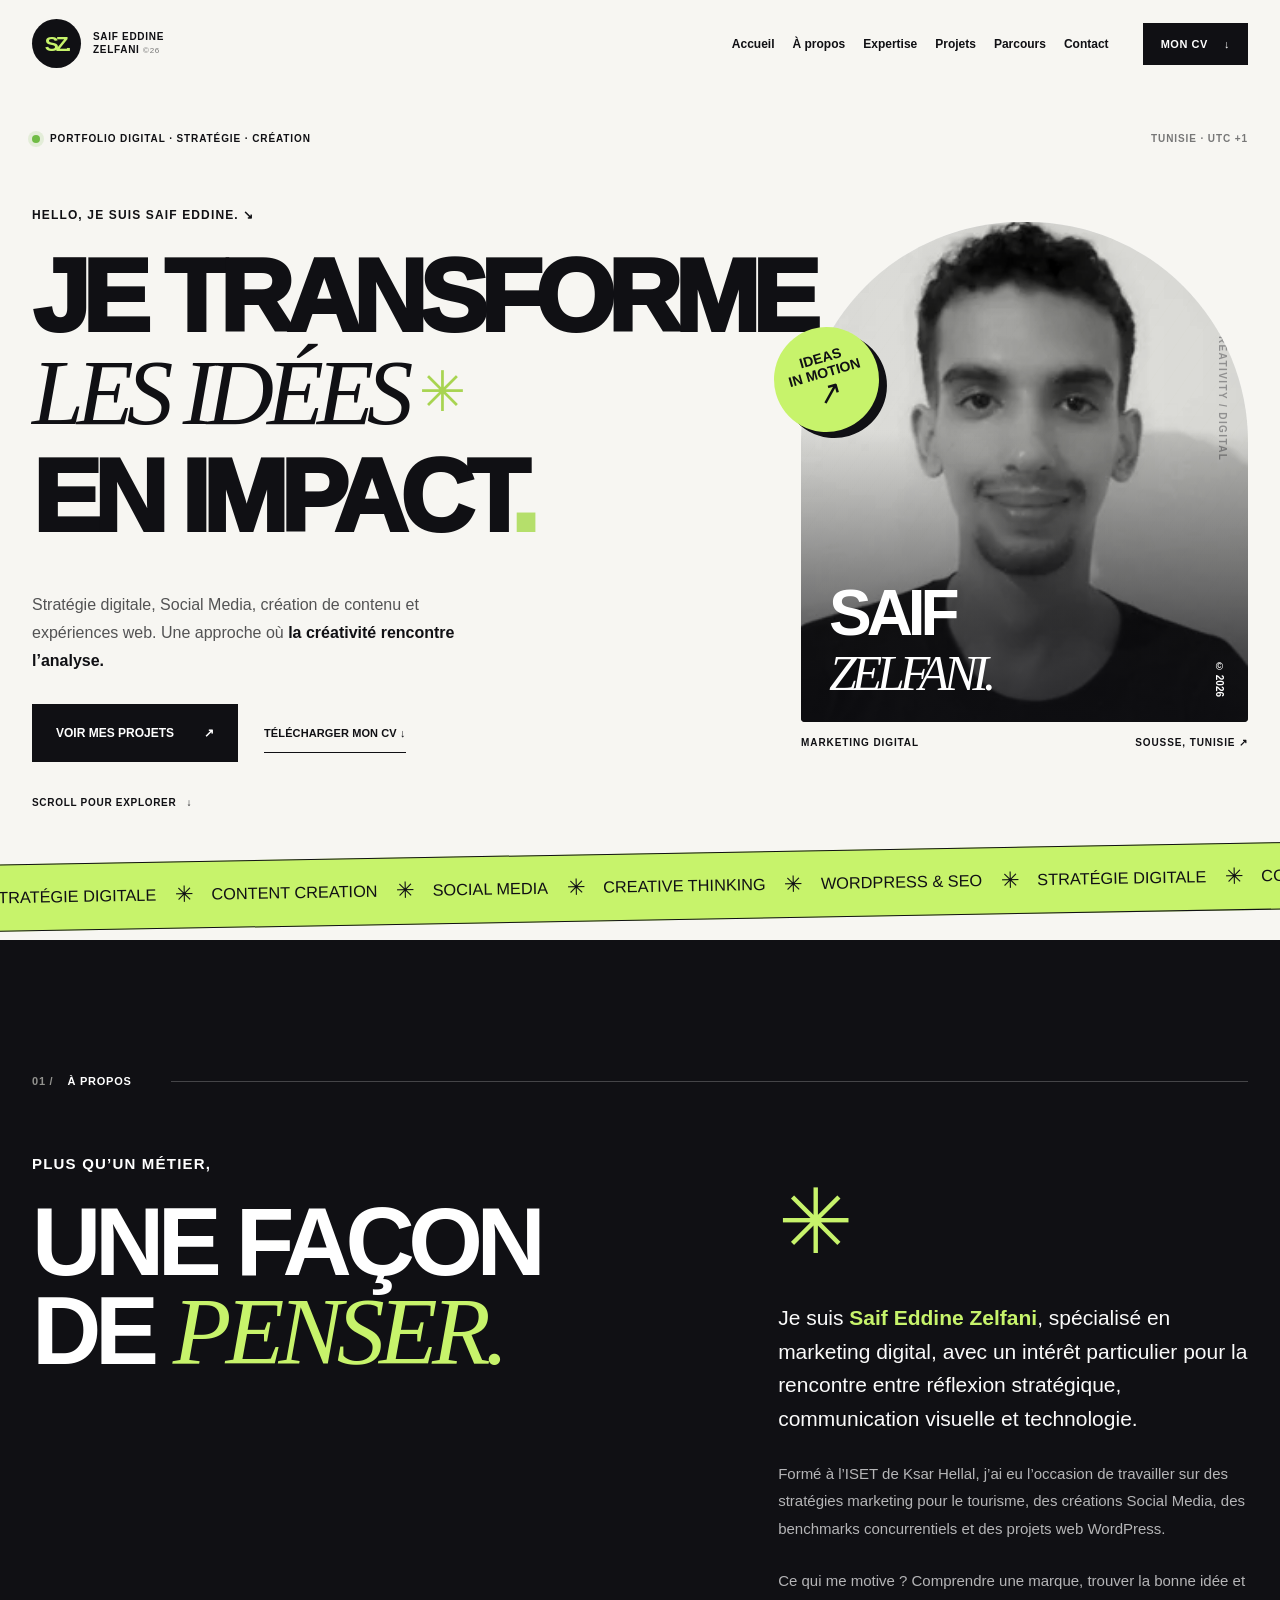
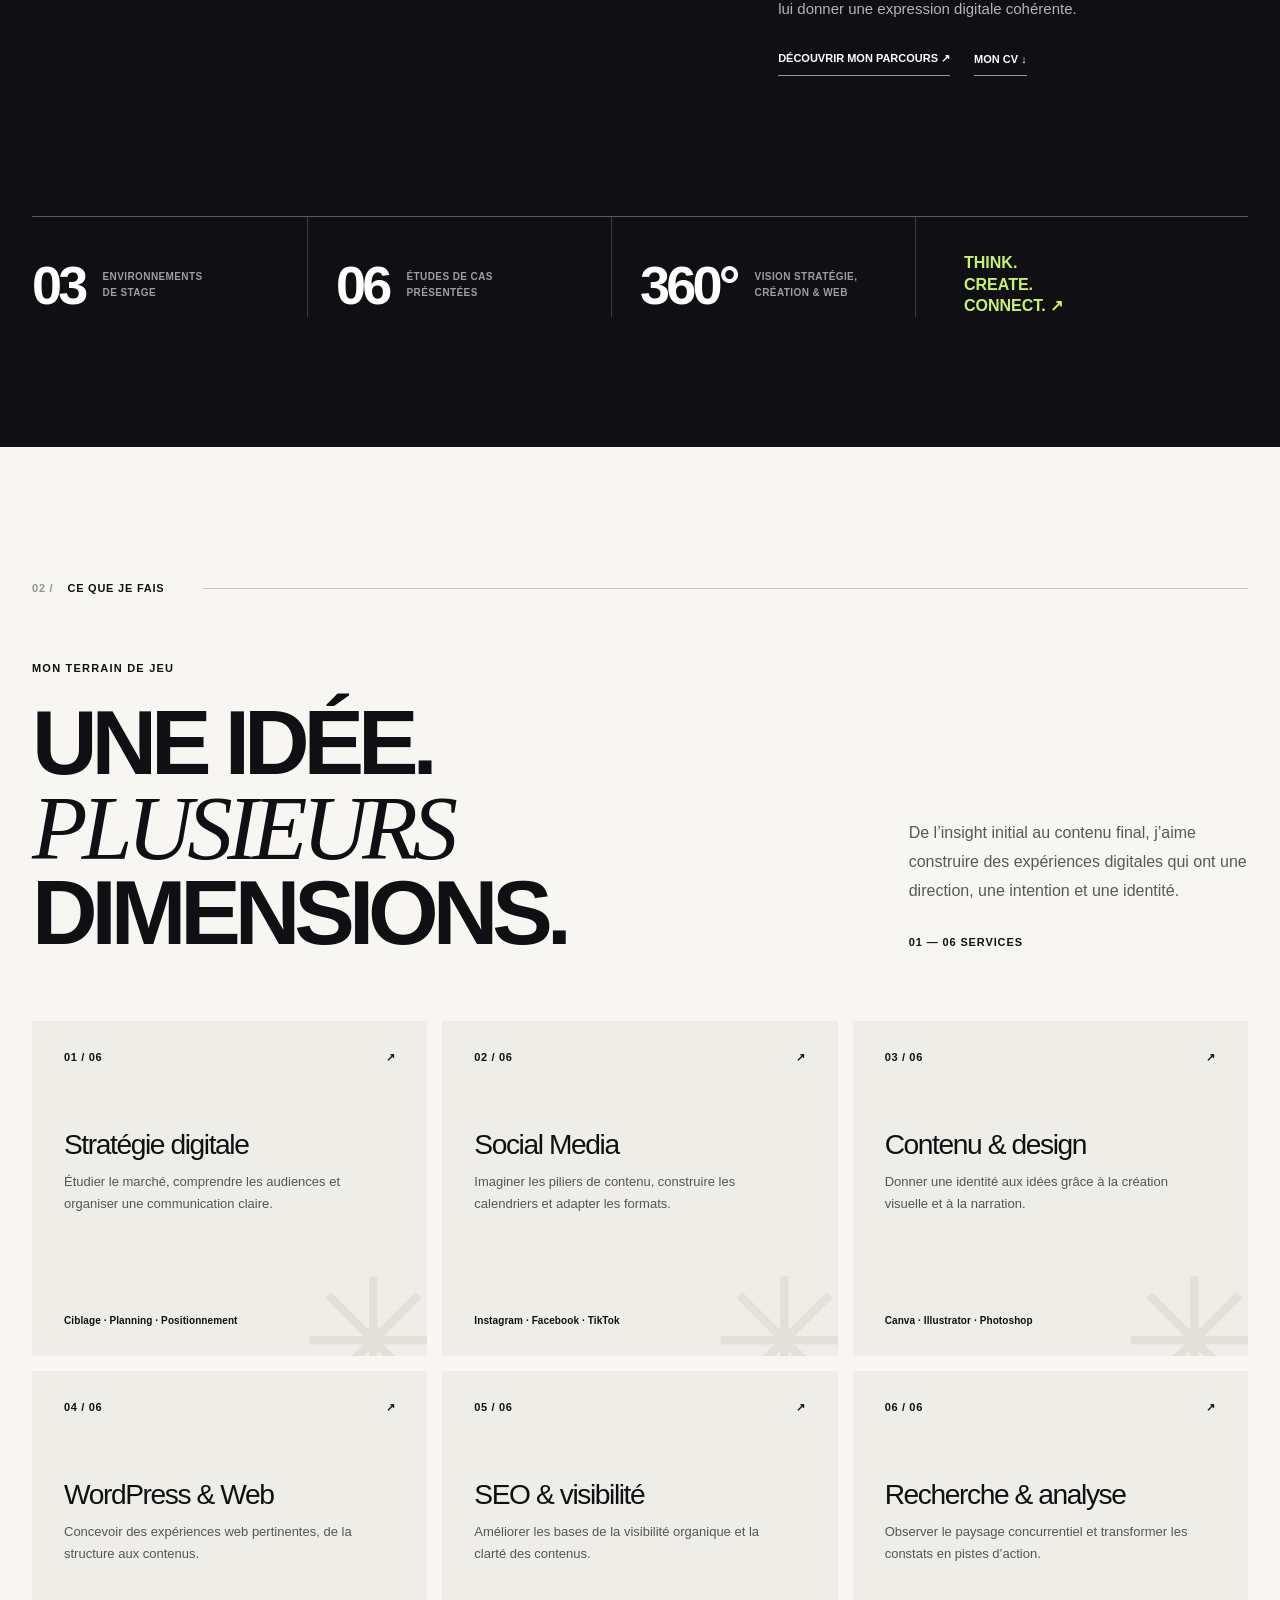
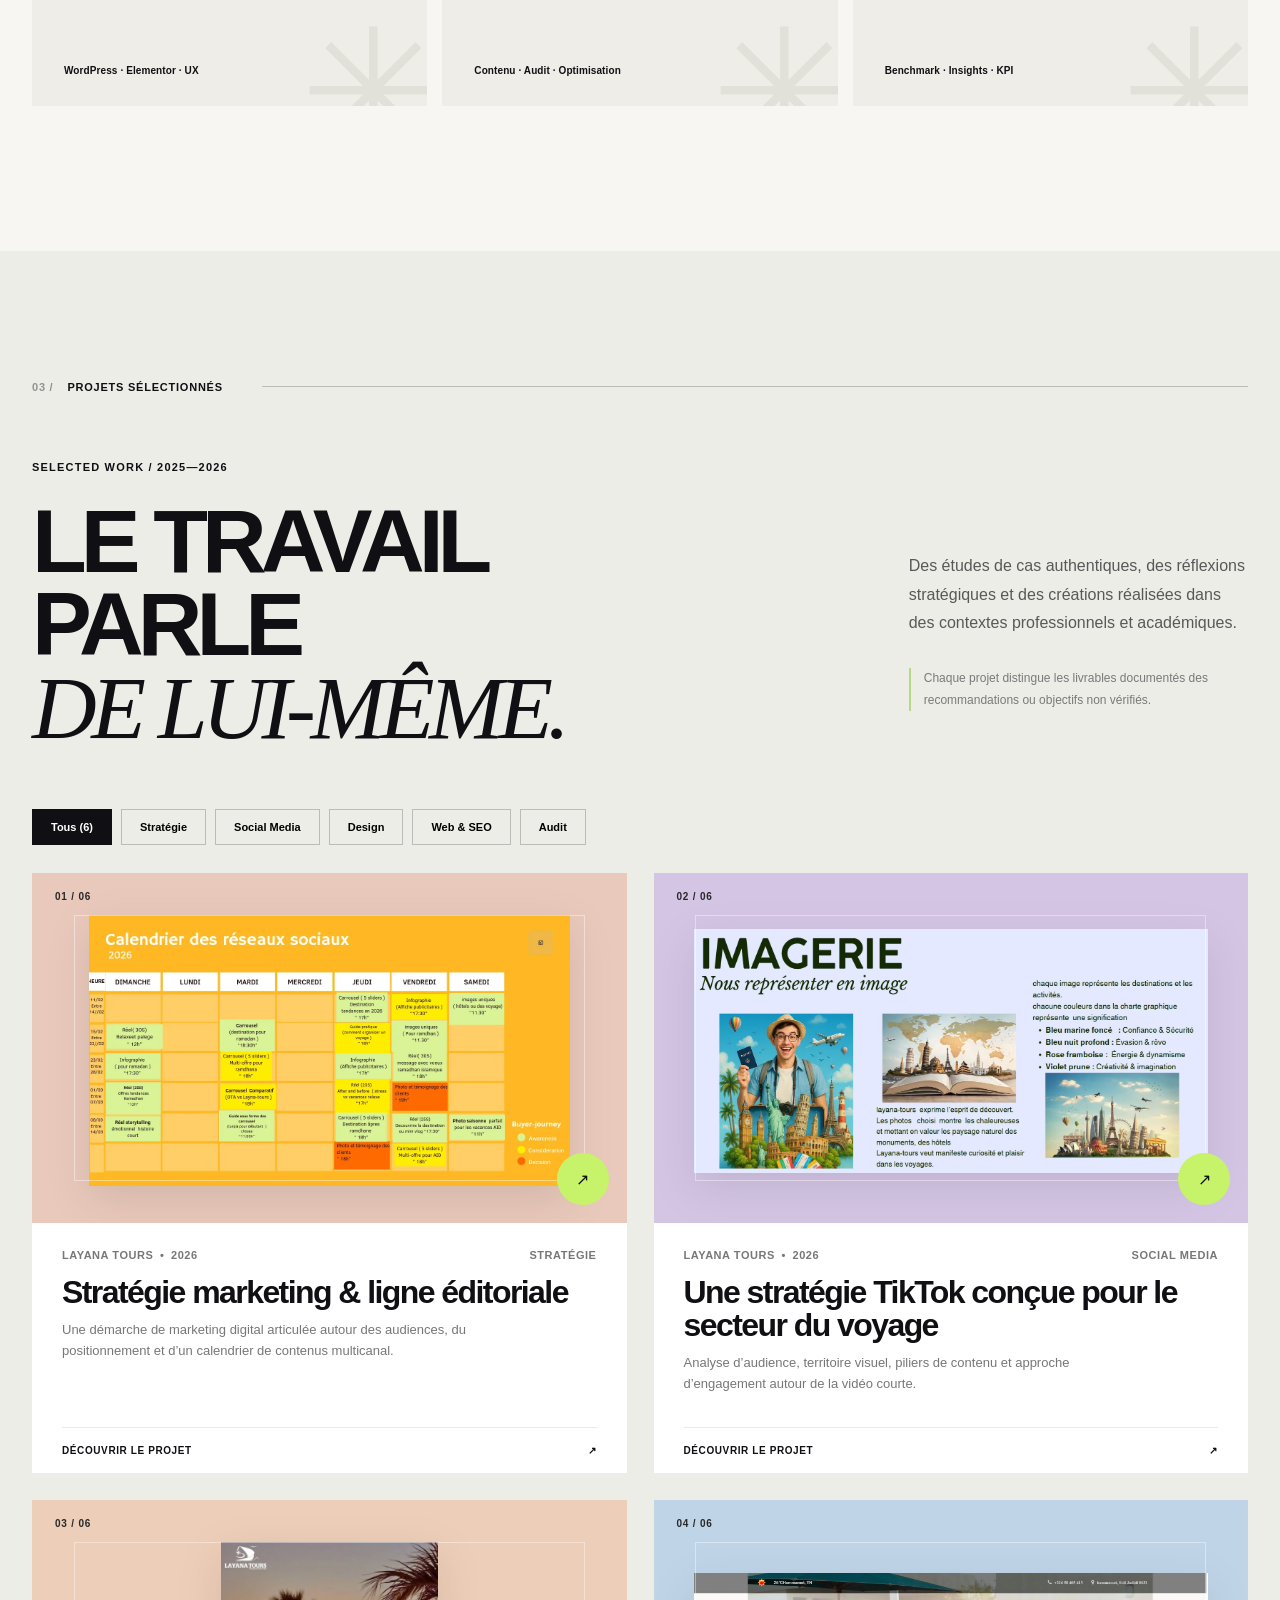
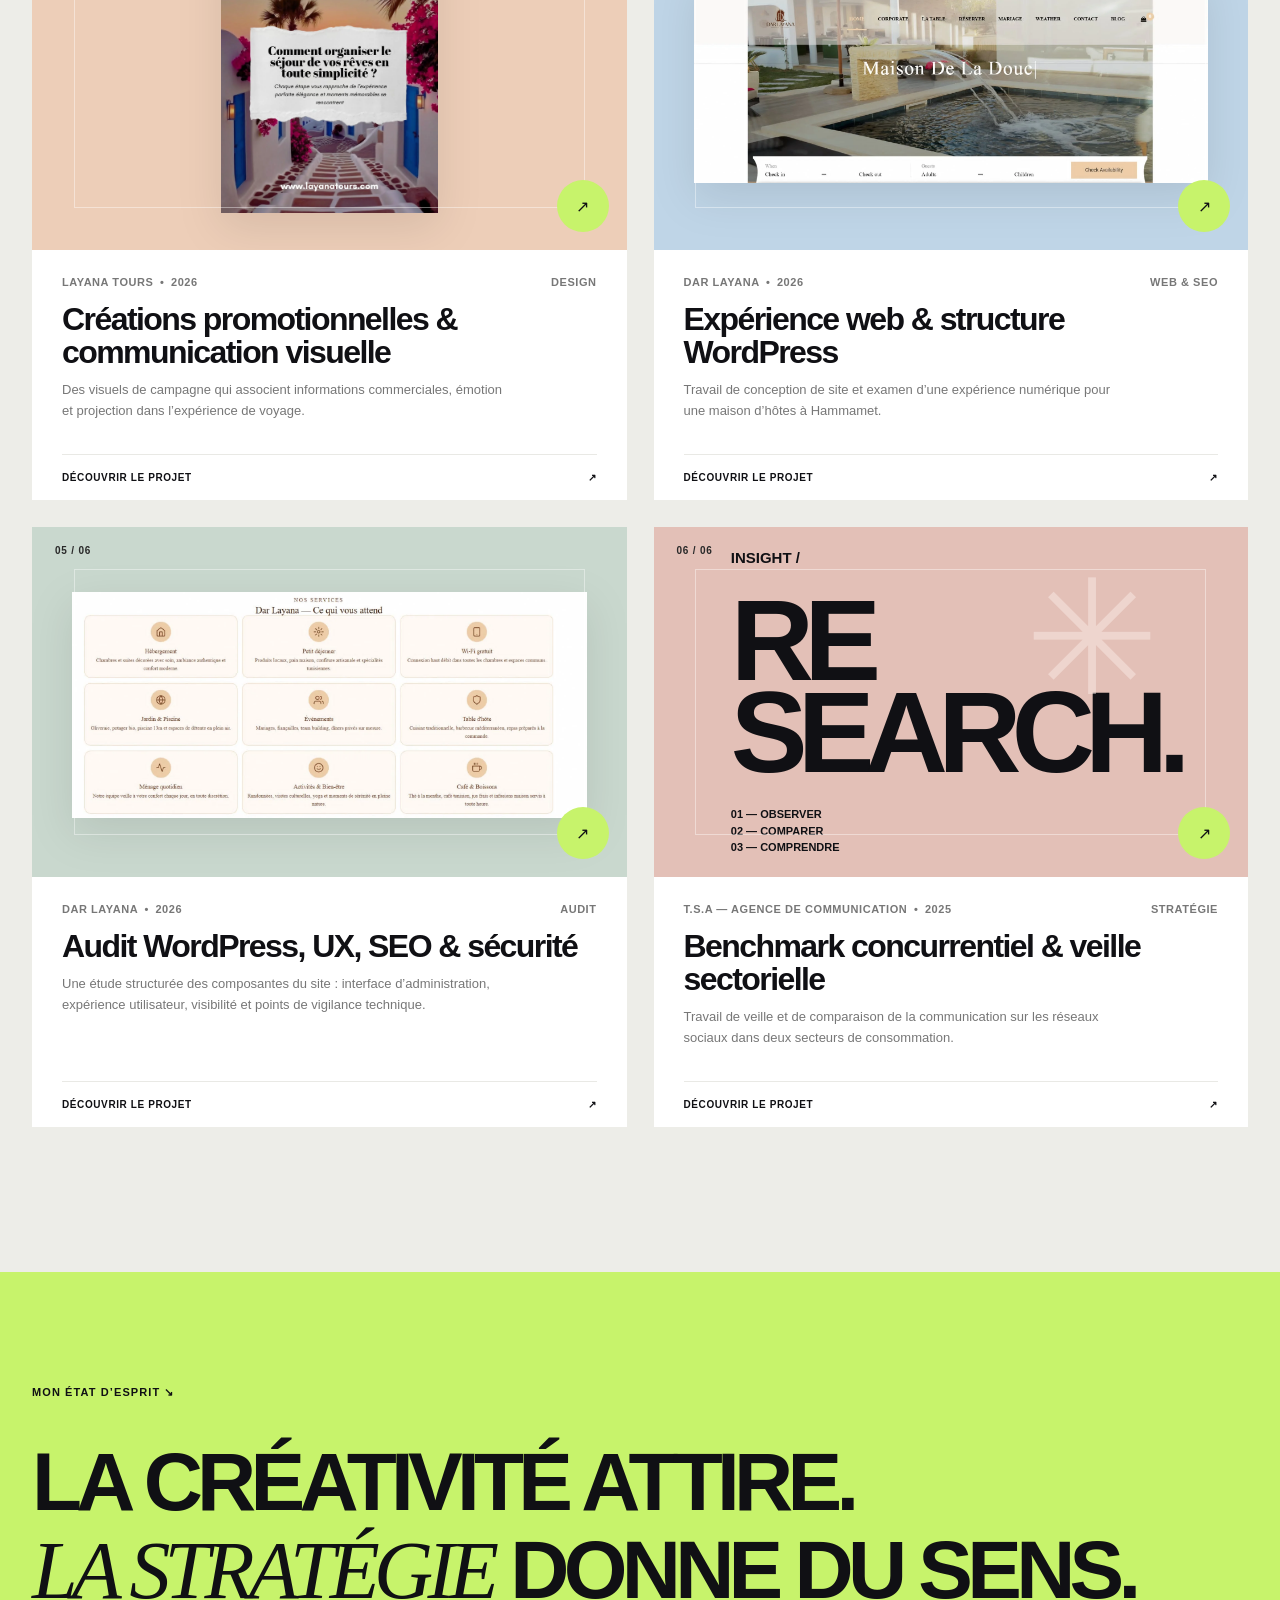
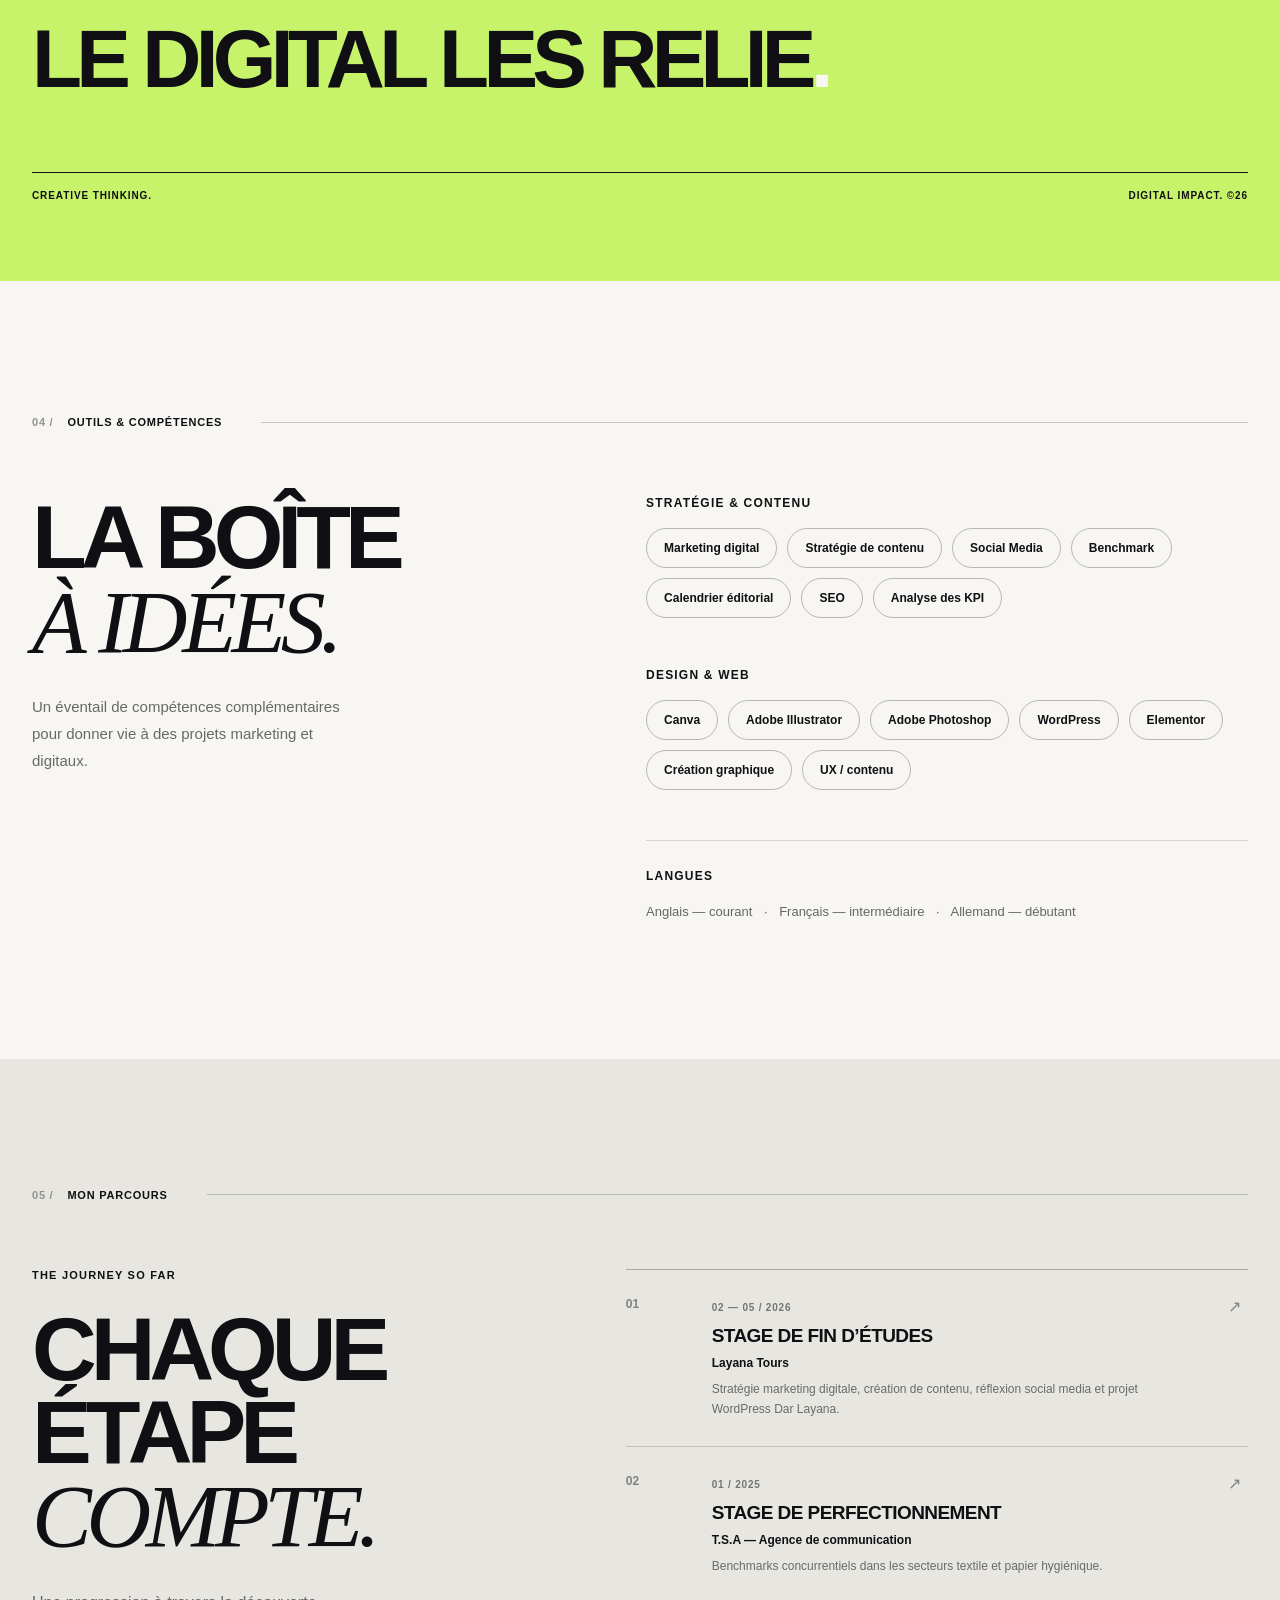
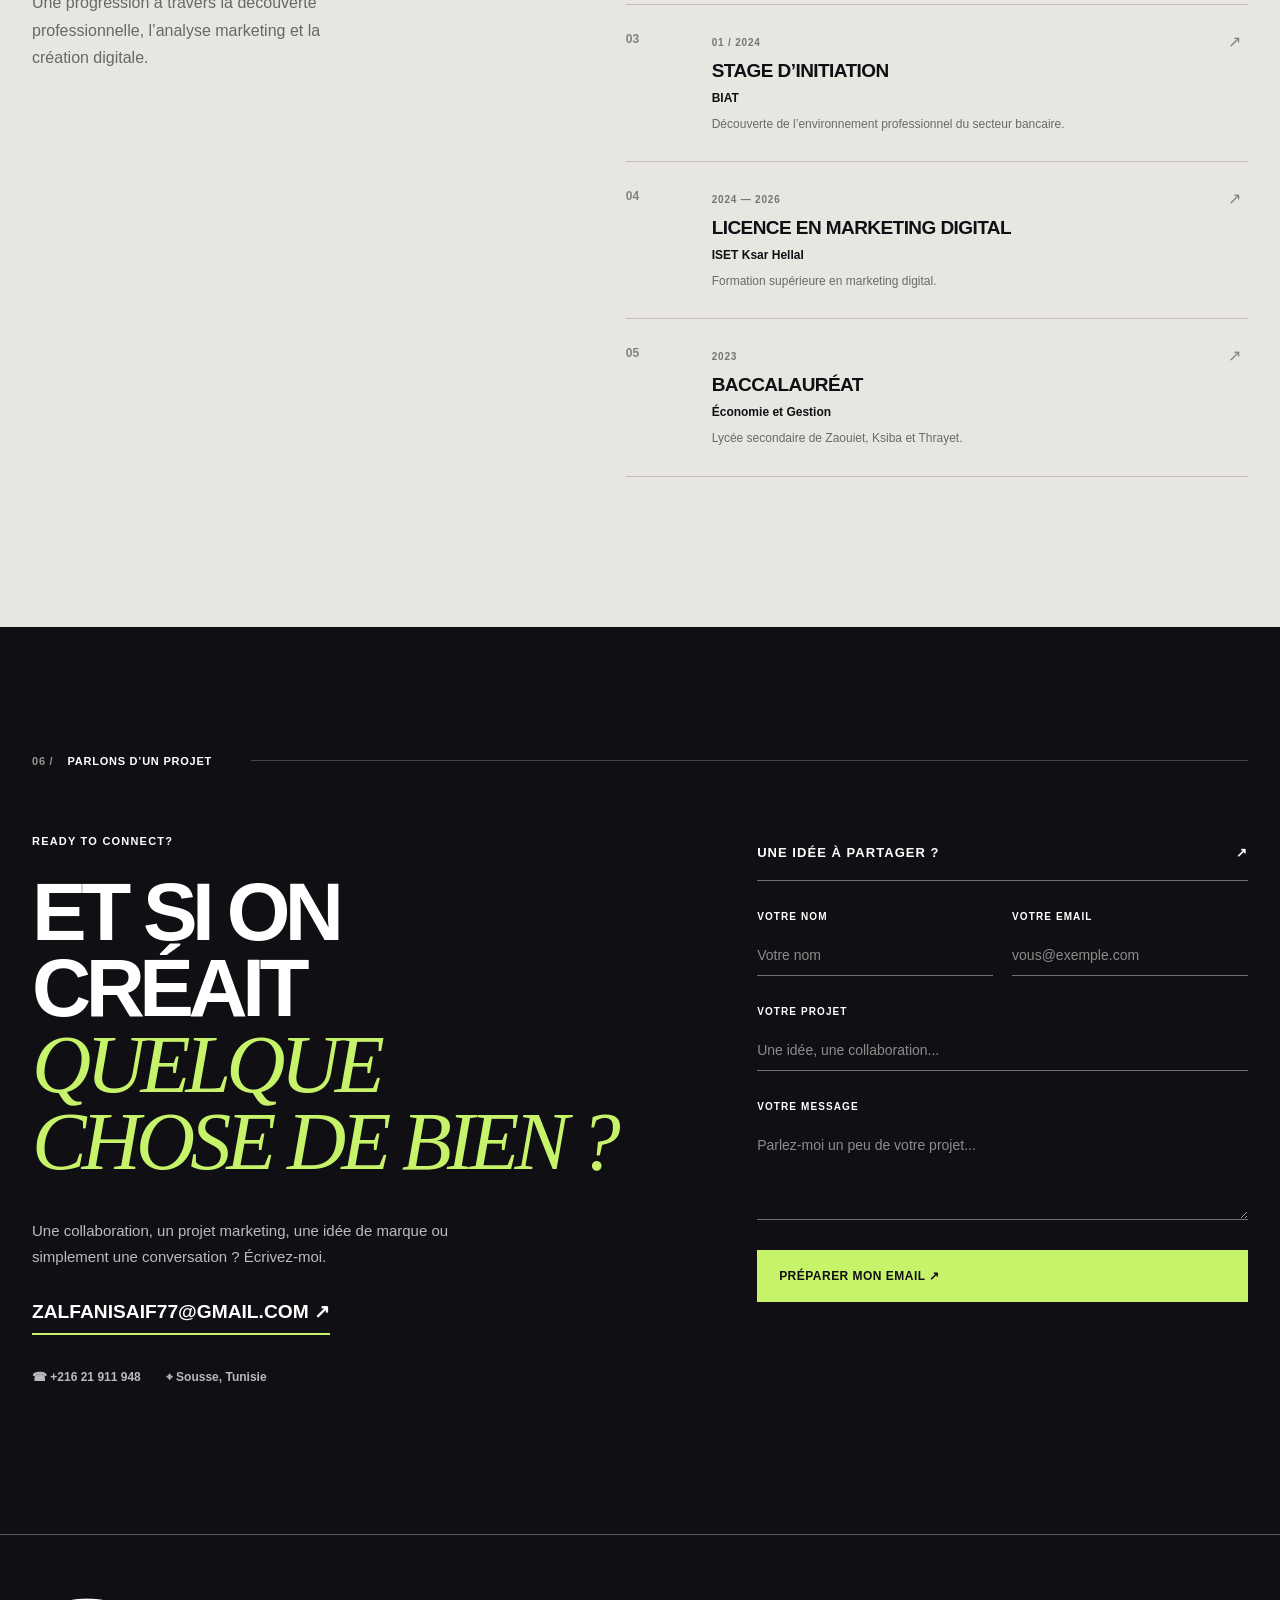
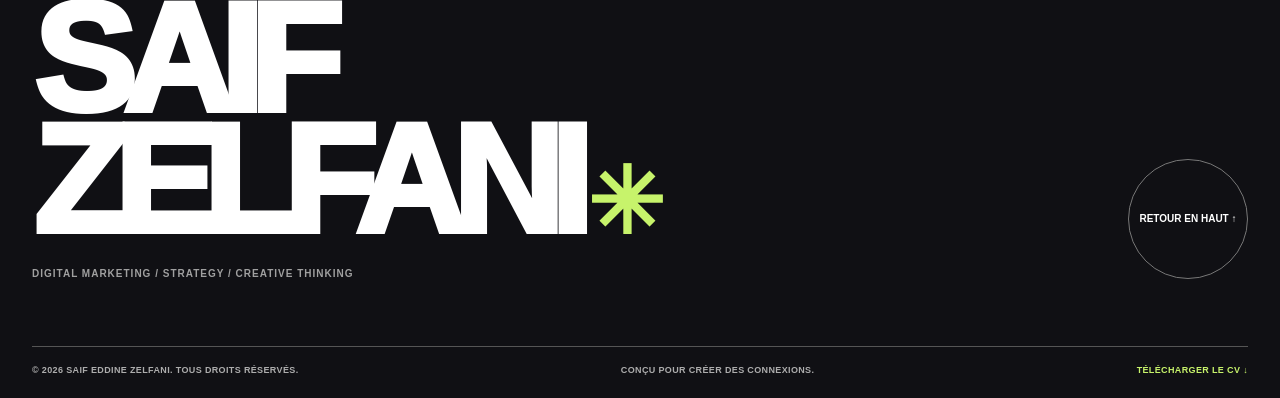
==== index.html @ cac4046f "Add files via upload" ====
<!doctype html><html lang="fr"><head><meta charset="utf-8"><meta name="viewport" content="width=device-width,initial-scale=1"><meta name="theme-color" content="#F7F6F2"><meta name="description" content="Portfolio de Saif Eddine Zelfani, marketing digital, stratégie, création et WordPress."><title>SAIF EDDINE ZELFANI — Creative Digital Marketing Portfolio</title><link rel="icon" href="favicon.svg" type="image/svg+xml"><link rel="stylesheet" href="style.css"></head><body><div class="scroll-progress" id="scroll-progress"></div><header class="site-header" id="site-header"><div class="header-inner page-wrap"><a href="index.html#accueil" class="brand" aria-label="Retour à l'accueil"><span class="brand-mark">SZ.</span><span class="brand-name">SAIF EDDINE<br>ZELFANI <b>©26</b></span></a><nav class="desktop-nav" aria-label="Navigation principale"><a href="index.html#accueil" data-nav="accueil">Accueil</a><a href="index.html#apropos" data-nav="apropos">À propos</a><a href="index.html#expertise" data-nav="expertise">Expertise</a><a href="index.html#projets" data-nav="projets">Projets</a><a href="index.html#parcours" data-nav="parcours">Parcours</a><a href="index.html#contact" data-nav="contact">Contact</a></nav><a class="nav-cv" href="documents/Saif_Eddine_Zelfani_CV.pdf" download="Saif_Eddine_Zelfani_CV.pdf">MON CV <span>↓</span></a><button class="mobile-toggle" type="button" id="menu-btn" aria-label="Ouvrir le menu" aria-expanded="false">☰</button></div></header><div class="mobile-panel" id="mobile-panel" role="dialog" aria-modal="true" aria-label="Menu principal" hidden><div class="mobile-panel-inner"><div><a href="index.html#accueil" class="mobile-link"><span>01</span>Accueil<span style="margin-left:auto">↗</span></a></div><div><a href="index.html#apropos" class="mobile-link"><span>02</span>À propos<span style="margin-left:auto">↗</span></a></div><div><a href="index.html#expertise" class="mobile-link"><span>03</span>Expertise<span style="margin-left:auto">↗</span></a></div><div><a href="index.html#projets" class="mobile-link"><span>04</span>Projets<span style="margin-left:auto">↗</span></a></div><div><a href="index.html#parcours" class="mobile-link"><span>05</span>Parcours<span style="margin-left:auto">↗</span></a></div><div><a href="index.html#contact" class="mobile-link"><span>06</span>Contact<span style="margin-left:auto">↗</span></a></div><a class="mobile-cv" href="documents/Saif_Eddine_Zelfani_CV.pdf" download="Saif_Eddine_Zelfani_CV.pdf">TÉLÉCHARGER MON CV ↓</a><p>SOUSSE, TUNISIE · DIGITAL MARKETING</p></div></div>
<main>
<section class="hero-section" id="accueil"><div class="page-wrap hero-content"><div class="hero-topline"><span class="availability"><i></i> PORTFOLIO DIGITAL · STRATÉGIE · CRÉATION</span><span class="hero-time">TUNISIE · UTC +1</span></div><div class="hero-split"><div class="hero-main"><p class="hero-eyebrow">HELLO, JE SUIS SAIF EDDINE. ↘</p><h1 class="hero-title"><span>JE TRANSFORME</span><span class="hero-title-accent">LES IDÉES <b>✳</b></span><span>EN IMPACT<span class="hero-period">.</span></span></h1><div class="hero-bottom"><p>Stratégie digitale, Social Media, création de contenu et expériences web. Une approche où <strong>la créativité rencontre l’analyse.</strong></p><div class="hero-actions"><a href="#projets" class="btn-dark">VOIR MES PROJETS <span>↗</span></a><a class="btn-underlined" href="documents/Saif_Eddine_Zelfani_CV.pdf" download="Saif_Eddine_Zelfani_CV.pdf">TÉLÉCHARGER MON CV ↓</a></div></div></div><aside class="hero-portrait-wrap"><div class="hero-portrait-card"><div class="hero-photo-backdrop"><span>STRATEGY / CREATIVITY / DIGITAL</span></div><img class="hero-photo" alt="Portrait professionnel de Saif Eddine Zelfani" src="images/portrait.webp"><span class="portrait-name">SAIF<br><em>ZELFANI.</em></span><span class="portrait-corner">© 2026</span></div><div class="portrait-sticker"><span>IDEAS<br>IN MOTION</span><b>↗</b></div><div class="hero-portrait-caption"><span>MARKETING DIGITAL</span><span>SOUSSE, TUNISIE ↗</span></div></aside></div><a class="scroll-cue" href="#apropos"><span>SCROLL POUR EXPLORER</span> ↓</a></div></section>
<div class="marquee"><div class="marquee-track">STRATÉGIE DIGITALE <b>✳</b> CONTENT CREATION <b>✳</b> SOCIAL MEDIA <b>✳</b> CREATIVE THINKING <b>✳</b> WORDPRESS & SEO <b>✳</b> STRATÉGIE DIGITALE <b>✳</b> CONTENT CREATION <b>✳</b> SOCIAL MEDIA <b>✳</b> CREATIVE THINKING <b>✳</b> WORDPRESS & SEO <b>✳</b> STRATÉGIE DIGITALE <b>✳</b> CONTENT CREATION <b>✳</b> SOCIAL MEDIA <b>✳</b> CREATIVE THINKING <b>✳</b> WORDPRESS & SEO <b>✳</b> </div></div>
<section class="about-section" id="apropos"><div class="page-wrap"><div class="section-label"><span>01 /</span><span>À PROPOS</span><span class="section-label-line"></span></div><div class="about-layout"><div class="about-head"><p>PLUS QU’UN MÉTIER,</p><h2>UNE FAÇON<br>DE <em>PENSER.</em></h2></div><div class="about-side"><div class="about-asterisk">✳</div><p class="about-lead">Je suis <strong>Saif Eddine Zelfani</strong>, spécialisé en marketing digital, avec un intérêt particulier pour la rencontre entre réflexion stratégique, communication visuelle et technologie.</p><p>Formé à l’ISET de Ksar Hellal, j’ai eu l’occasion de travailler sur des stratégies marketing pour le tourisme, des créations Social Media, des benchmarks concurrentiels et des projets web WordPress.</p><p>Ce qui me motive ? Comprendre une marque, trouver la bonne idée et lui donner une expression digitale cohérente.</p><div class="about-links"><a href="#parcours">DÉCOUVRIR MON PARCOURS ↗</a><a href="documents/Saif_Eddine_Zelfani_CV.pdf" download="Saif_Eddine_Zelfani_CV.pdf">MON CV ↓</a></div></div></div><div class="about-counters"><div><b>03</b><span>ENVIRONNEMENTS<br>DE STAGE</span></div><div><b>06</b><span>ÉTUDES DE CAS<br>PRÉSENTÉES</span></div><div><b>360°</b><span>VISION STRATÉGIE,<br>CRÉATION & WEB</span></div><div class="about-counters-tag">THINK.<br>CREATE.<br>CONNECT. ↗</div></div></div></section>
<section class="expertise-section" id="expertise"><div class="page-wrap"><div class="section-label"><span>02 /</span><span>CE QUE JE FAIS</span><span class="section-label-line"></span></div><div class="section-intro split-heading"><div><span class="eyebrow-small">MON TERRAIN DE JEU</span><h2>UNE IDÉE.<br><em>PLUSIEURS</em><br>DIMENSIONS.</h2></div><div class="heading-description"><p>De l’insight initial au contenu final, j’aime construire des expériences digitales qui ont une direction, une intention et une identité.</p><span>01 — 06 SERVICES</span></div></div><div class="service-grid"><div class="service-card"><div class="service-top"><span>01 / 06</span><span>↗</span></div><h3>Stratégie digitale</h3><p>Étudier le marché, comprendre les audiences et organiser une communication claire.</p><small>Ciblage · Planning · Positionnement</small></div><div class="service-card"><div class="service-top"><span>02 / 06</span><span>↗</span></div><h3>Social Media</h3><p>Imaginer les piliers de contenu, construire les calendriers et adapter les formats.</p><small>Instagram · Facebook · TikTok</small></div><div class="service-card"><div class="service-top"><span>03 / 06</span><span>↗</span></div><h3>Contenu &amp; design</h3><p>Donner une identité aux idées grâce à la création visuelle et à la narration.</p><small>Canva · Illustrator · Photoshop</small></div><div class="service-card"><div class="service-top"><span>04 / 06</span><span>↗</span></div><h3>WordPress &amp; Web</h3><p>Concevoir des expériences web pertinentes, de la structure aux contenus.</p><small>WordPress · Elementor · UX</small></div><div class="service-card"><div class="service-top"><span>05 / 06</span><span>↗</span></div><h3>SEO &amp; visibilité</h3><p>Améliorer les bases de la visibilité organique et la clarté des contenus.</p><small>Contenu · Audit · Optimisation</small></div><div class="service-card"><div class="service-top"><span>06 / 06</span><span>↗</span></div><h3>Recherche &amp; analyse</h3><p>Observer le paysage concurrentiel et transformer les constats en pistes d’action.</p><small>Benchmark · Insights · KPI</small></div></div></div></section>
<section class="projects-section" id="projets"><div class="page-wrap"><div class="section-label"><span>03 /</span><span>PROJETS SÉLECTIONNÉS</span><span class="section-label-line"></span></div><div class="section-intro projects-intro"><div><span class="eyebrow-small">SELECTED WORK / 2025—2026</span><h2>LE TRAVAIL<br>PARLE <em>DE LUI-MÊME.</em></h2></div><div class="heading-description"><p>Des études de cas authentiques, des réflexions stratégiques et des créations réalisées dans des contextes professionnels et académiques.</p><p class="projects-honesty">Chaque projet distingue les livrables documentés des recommandations ou objectifs non vérifiés.</p></div></div><div class="filter-row" role="group" aria-label="Filtrer les projets"><button class="filter-btn selected" aria-pressed="true" type="button" data-filter="Tous">Tous (6)</button><button class="filter-btn " aria-pressed="false" type="button" data-filter="Stratégie">Stratégie</button><button class="filter-btn " aria-pressed="false" type="button" data-filter="Social Media">Social Media</button><button class="filter-btn " aria-pressed="false" type="button" data-filter="Design">Design</button><button class="filter-btn " aria-pressed="false" type="button" data-filter="Web &amp; SEO">Web &amp; SEO</button><button class="filter-btn " aria-pressed="false" type="button" data-filter="Audit">Audit</button></div><div class="project-grid" id="project-grid"><article class="project-card tone-peach" data-category="Stratégie"><a class="project-card-link" href="projets/layana-strategie-digitale/index.html"><div class="project-visual"><img class="project-cover" loading="lazy" src="images/editorial-calendar.webp" alt="Calendrier éditorial 2026 élaboré pour Layana Tours"><span class="project-visual-index">01 / 06</span><span class="project-floating-arrow">↗</span></div><div class="project-meta"><span>Layana Tours <i>•</i> 2026</span><span>Stratégie</span></div><div class="project-text"><h3>Stratégie marketing &amp; ligne éditoriale</h3><p>Une démarche de marketing digital articulée autour des audiences, du positionnement et d’un calendrier de contenus multicanal.</p></div><div class="project-foot">DÉCOUVRIR LE PROJET <span>↗</span></div></a></article><article class="project-card tone-lavender" data-category="Social Media"><a class="project-card-link" href="projets/layana-strategie-tiktok/index.html"><div class="project-visual"><img class="project-cover" loading="lazy" src="images/tiktok-imagery.webp" alt="Planche d’imagerie et direction photographique pour la stratégie TikTok"><span class="project-visual-index">02 / 06</span><span class="project-floating-arrow">↗</span></div><div class="project-meta"><span>Layana Tours <i>•</i> 2026</span><span>Social Media</span></div><div class="project-text"><h3>Une stratégie TikTok conçue pour le secteur du voyage</h3><p>Analyse d’audience, territoire visuel, piliers de contenu et approche d’engagement autour de la vidéo courte.</p></div><div class="project-foot">DÉCOUVRIR LE PROJET <span>↗</span></div></a></article><article class="project-card tone-sand" data-category="Design"><a class="project-card-link" href="projets/layana-creations-social-media/index.html"><div class="project-visual"><img class="project-cover" loading="lazy" src="images/layana-editorial.webp" alt="Création Layana Tours pour un séjour à Sousse"><span class="project-visual-index">03 / 06</span><span class="project-floating-arrow">↗</span></div><div class="project-meta"><span>Layana Tours <i>•</i> 2026</span><span>Design</span></div><div class="project-text"><h3>Créations promotionnelles &amp; communication visuelle</h3><p>Des visuels de campagne qui associent informations commerciales, émotion et projection dans l’expérience de voyage.</p></div><div class="project-foot">DÉCOUVRIR LE PROJET <span>↗</span></div></a></article><article class="project-card tone-blue" data-category="Web &amp; SEO"><a class="project-card-link" href="projets/dar-layana-experience-wordpress/index.html"><div class="project-visual"><img class="project-cover" loading="lazy" src="images/dar-home.webp" alt="Capture de la page d’accueil du site Dar Layana réalisé sous WordPress"><span class="project-visual-index">04 / 06</span><span class="project-floating-arrow">↗</span></div><div class="project-meta"><span>Dar Layana <i>•</i> 2026</span><span>Web & SEO</span></div><div class="project-text"><h3>Expérience web &amp; structure WordPress</h3><p>Travail de conception de site et examen d’une expérience numérique pour une maison d’hôtes à Hammamet.</p></div><div class="project-foot">DÉCOUVRIR LE PROJET <span>↗</span></div></a></article><article class="project-card tone-mint" data-category="Audit"><a class="project-card-link" href="projets/dar-layana-audit-digital/index.html"><div class="project-visual"><img class="project-cover" loading="lazy" src="images/dar-services.webp" alt="Section de présentation de Dar Layana examinée dans le cadre de l’audit UX"><span class="project-visual-index">05 / 06</span><span class="project-floating-arrow">↗</span></div><div class="project-meta"><span>Dar Layana <i>•</i> 2026</span><span>Audit</span></div><div class="project-text"><h3>Audit WordPress, UX, SEO &amp; sécurité</h3><p>Une étude structurée des composantes du site : interface d’administration, expérience utilisateur, visibilité et points de vigilance technique.</p></div><div class="project-foot">DÉCOUVRIR LE PROJET <span>↗</span></div></a></article><article class="project-card tone-coral" data-category="Stratégie"><a class="project-card-link" href="projets/recherche-concurrentielle-marketing/index.html"><div class="project-visual"><div class="research-art"><span>INSIGHT /</span><b>RE<br>SEARCH.</b><small>01 — OBSERVER<br>02 — COMPARER<br>03 — COMPRENDRE</small></div><span class="project-visual-index">06 / 06</span><span class="project-floating-arrow">↗</span></div><div class="project-meta"><span>T.S.A — Agence de communication <i>•</i> 2025</span><span>Stratégie</span></div><div class="project-text"><h3>Benchmark concurrentiel &amp; veille sectorielle</h3><p>Travail de veille et de comparaison de la communication sur les réseaux sociaux dans deux secteurs de consommation.</p></div><div class="project-foot">DÉCOUVRIR LE PROJET <span>↗</span></div></a></article></div></div></section>
<section class="statement-section"><div class="page-wrap"><span class="statement-small">MON ÉTAT D’ESPRIT ↘</span><p>LA CRÉATIVITÉ ATTIRE.<br><em>LA STRATÉGIE</em> DONNE DU SENS.<br>LE DIGITAL LES RELIE<span>.</span></p><div class="statement-bottom"><span>CREATIVE THINKING.</span><span>DIGITAL IMPACT. ©26</span></div></div></section>
<section class="skills-section" id="competences"><div class="page-wrap"><div class="section-label"><span>04 /</span><span>OUTILS & COMPÉTENCES</span><span class="section-label-line"></span></div><div class="skills-layout"><div><h2>LA BOÎTE<br><em>À IDÉES.</em></h2><p>Un éventail de compétences complémentaires pour donner vie à des projets marketing et digitaux.</p></div><div class="skills-lists"><div><h3>STRATÉGIE & CONTENU</h3><div class="skill-chips"><span>Marketing digital</span><span>Stratégie de contenu</span><span>Social Media</span><span>Benchmark</span><span>Calendrier éditorial</span><span>SEO</span><span>Analyse des KPI</span></div></div><div><h3>DESIGN & WEB</h3><div class="skill-chips"><span>Canva</span><span>Adobe Illustrator</span><span>Adobe Photoshop</span><span>WordPress</span><span>Elementor</span><span>Création graphique</span><span>UX / contenu</span></div></div><div class="language-block"><h3>LANGUES</h3><p>Anglais — courant <span>·</span> Français — intermédiaire <span>·</span> Allemand — débutant</p></div></div></div></div></section>
<section class="journey-section" id="parcours"><div class="page-wrap"><div class="section-label"><span>05 /</span><span>MON PARCOURS</span><span class="section-label-line"></span></div><div class="journey-layout"><div><span class="eyebrow-small">THE JOURNEY SO FAR</span><h2>CHAQUE<br>ÉTAPE<br><em>COMPTE.</em></h2><p>Une progression à travers la découverte professionnelle, l’analyse marketing et la création digitale.</p></div><div class="timeline"><div class="timeline-item"><div class="timeline-marker">01</div><div class="timeline-main"><span class="timeline-date">02 — 05 / 2026</span><h3>STAGE DE FIN D’ÉTUDES</h3><strong>Layana Tours</strong><p>Stratégie marketing digitale, création de contenu, réflexion social media et projet WordPress Dar Layana.</p></div><span class="timeline-arrow">↗</span></div><div class="timeline-item"><div class="timeline-marker">02</div><div class="timeline-main"><span class="timeline-date">01 / 2025</span><h3>STAGE DE PERFECTIONNEMENT</h3><strong>T.S.A — Agence de communication</strong><p>Benchmarks concurrentiels dans les secteurs textile et papier hygiénique.</p></div><span class="timeline-arrow">↗</span></div><div class="timeline-item"><div class="timeline-marker">03</div><div class="timeline-main"><span class="timeline-date">01 / 2024</span><h3>STAGE D’INITIATION</h3><strong>BIAT</strong><p>Découverte de l’environnement professionnel du secteur bancaire.</p></div><span class="timeline-arrow">↗</span></div><div class="timeline-item"><div class="timeline-marker">04</div><div class="timeline-main"><span class="timeline-date">2024 — 2026</span><h3>LICENCE EN MARKETING DIGITAL</h3><strong>ISET Ksar Hellal</strong><p>Formation supérieure en marketing digital.</p></div><span class="timeline-arrow">↗</span></div><div class="timeline-item"><div class="timeline-marker">05</div><div class="timeline-main"><span class="timeline-date">2023</span><h3>BACCALAURÉAT</h3><strong>Économie et Gestion</strong><p>Lycée secondaire de Zaouiet, Ksiba et Thrayet.</p></div><span class="timeline-arrow">↗</span></div></div></div></div></section>
<section class="contact-section" id="contact"><div class="page-wrap"><div class="section-label"><span>06 /</span><span>PARLONS D’UN PROJET</span><span class="section-label-line"></span></div><div class="contact-layout"><div><p class="eyebrow-small">READY TO CONNECT?</p><h2>ET SI ON<br>CRÉAIT <em>QUELQUE<br>CHOSE DE BIEN ?</em></h2><p class="contact-description">Une collaboration, un projet marketing, une idée de marque ou simplement une conversation ? Écrivez-moi.</p><a class="big-email" href="mailto:zalfanisaif77@gmail.com">ZALFANISAIF77@GMAIL.COM ↗</a><div class="contact-details"><a href="tel:+21621911948">☎ +216 21 911 948</a><span>⌖ Sousse, Tunisie</span></div></div><div class="contact-form-side"><div class="contact-form-head"><span>UNE IDÉE À PARTAGER ?</span><span>↗</span></div><form id="contact-form" class="contact-form"><div class="form-grid"><label>VOTRE NOM<input name="name" required maxlength="120" placeholder="Votre nom"></label><label>VOTRE EMAIL<input type="email" name="email" required maxlength="200" placeholder="vous@exemple.com"></label></div><label>VOTRE PROJET<input name="subject" required maxlength="180" placeholder="Une idée, une collaboration..."></label><label>VOTRE MESSAGE<textarea name="message" required minlength="10" maxlength="4000" rows="4" placeholder="Parlez-moi un peu de votre projet..."></textarea></label><button class="contact-submit" type="submit">PRÉPARER MON EMAIL ↗</button><p id="mail-status" class="form-message" role="status" hidden>Votre messagerie va s’ouvrir avec un message prérempli. Terminez l’envoi depuis votre application de messagerie.</p></form></div></div></div></section>
</main><footer class="footer"><div class="page-wrap"><div class="footer-main"><div><a href="index.html#accueil" class="footer-brand">SAIF<br>ZELFANI<span>✳</span></a><p>DIGITAL MARKETING / STRATEGY / CREATIVE THINKING</p></div><a href="index.html#accueil" class="back-top">RETOUR EN HAUT ↑</a></div><div class="footer-bottom"><span>© 2026 SAIF EDDINE ZELFANI. TOUS DROITS RÉSERVÉS.</span><span>CONÇU POUR CRÉER DES CONNEXIONS.</span><a href="documents/Saif_Eddine_Zelfani_CV.pdf" download="Saif_Eddine_Zelfani_CV.pdf">TÉLÉCHARGER LE CV ↓</a></div></div></footer><script src="site.js" defer></script></body></html>
---- style.css ----
html,body,h1,h2,h3,h4,p,figure,blockquote,ol,ul{margin:0}body{margin:0}h1,h2,h3,h4{font-size:inherit;font-weight:inherit}button{background:none;border:0}a{text-decoration:none}

:root{--paper:#f7f6f2;--black:#101014;--lime:#c7f36b;--muted:#6f6f70;--line:#d5d3cb;--font-display:'Arial Narrow','Impact','Helvetica Neue',Arial,sans-serif;--font-body:'Manrope','Inter',Arial,sans-serif}
*{box-sizing:border-box}html{scroll-behavior:smooth;scroll-padding-top:98px}body{background:var(--paper);color:var(--black);font-family:var(--font-body);-webkit-font-smoothing:antialiased}body.menu-is-open{overflow:hidden}::selection{background:var(--lime);color:var(--black)}button,input,textarea{font:inherit}button{cursor:pointer}a{color:inherit;text-decoration:none}img{display:block}button:focus-visible,a:focus-visible,input:focus-visible,textarea:focus-visible{outline:3px solid #7aaf28;outline-offset:4px}.page-wrap{width:min(100% - 96px,1490px);margin-inline:auto}.scroll-progress{position:fixed;z-index:200;left:0;top:0;height:3px;width:100%;background:var(--lime);transform-origin:0 50%}
/* Navigation */
.site-header{position:fixed;top:0;left:0;width:100%;height:88px;z-index:100;transition:height .25s,background .25s,border-color .25s;background:rgba(247,246,242,.97);border-bottom:1px solid transparent}.site-header.is-scrolled{height:75px;background:rgba(247,246,242,.94);border-color:var(--line);backdrop-filter:blur(20px)}.header-inner{height:100%;display:flex;align-items:center;gap:34px}.brand{display:flex;align-items:center;gap:12px;flex-shrink:0}.brand-mark{height:49px;width:49px;border-radius:50%;display:flex;align-items:center;justify-content:center;background:var(--black);color:var(--lime);font-size:21px;letter-spacing:-3px;font-weight:900;line-height:1}.brand-mark span{font-size:22px}.brand-mark i{font-style:normal;color:white}.brand-name{font-size:10px;line-height:1.35;letter-spacing:.07em;font-weight:800}.brand-name b{font-size:8px;font-weight:500;color:#777}.desktop-nav{display:flex;justify-content:center;align-items:center;gap:29px;margin-left:auto}.desktop-nav a{font-size:12px;font-weight:700;position:relative;white-space:nowrap;transition:color .2s}.desktop-nav a:after{content:'';position:absolute;height:2px;background:var(--black);left:0;right:100%;bottom:-9px;transition:right .25s}.desktop-nav a:hover:after,.desktop-nav .nav-active:after{right:0}.nav-cv{background:var(--black);color:#fff;display:flex;gap:16px;align-items:center;font-weight:800;font-size:11px;letter-spacing:.05em;padding:15px 18px;transition:background .25s,color .25s,transform .25s;white-space:nowrap}.nav-cv:hover{background:var(--lime);color:var(--black);transform:translateY(-2px)}.mobile-toggle{display:none}.mobile-panel{position:fixed;inset:0;z-index:95;background:var(--lime);padding:128px 6% 35px;overflow:auto}.mobile-panel-inner{max-width:820px;margin:auto}.mobile-panel-inner>div>a{display:flex;align-items:baseline;gap:30px;padding:13px 0;border-bottom:1px solid rgba(16,16,20,.22);font-size:clamp(38px,7vw,75px);font-family:var(--font-display);font-weight:900;text-transform:uppercase;letter-spacing:-.055em}.mobile-panel-inner>div>a>span{font:700 12px var(--font-body);letter-spacing:0}.mobile-panel-inner>div>a svg{margin-left:auto;width:32px}.mobile-panel-inner>a.mobile-cv{margin-top:25px;background:var(--black);color:white;display:inline-flex;gap:25px;padding:15px 19px;font-weight:800;font-size:12px}.mobile-panel-inner>p{font-size:11px;margin-top:25px;letter-spacing:.09em}
/* Hero */
.hero-section{padding:133px 0 36px;overflow:hidden}.hero-content{position:relative}.hero-topline,.hero-portrait-caption{display:flex;align-items:center;justify-content:space-between;gap:12px;font-size:10px;font-weight:800;letter-spacing:.09em}.availability{display:flex;align-items:center;gap:10px}.availability i{width:8px;height:8px;background:#70bc45;display:inline-block;border-radius:50%;box-shadow:0 0 0 4px #70bc4526;animation:pulse-dot 2s infinite}@keyframes pulse-dot{50%{box-shadow:0 0 0 8px #70bc4506}}.hero-time{color:#777}.hero-split{display:grid;grid-template-columns:minmax(0,1.3fr) minmax(340px,.7fr);gap:2.8%;align-items:center;padding:64px 0 35px}.hero-main{position:relative;z-index:3}.hero-eyebrow{font-size:12px;font-weight:800;letter-spacing:.095em;margin-bottom:27px}.hero-eyebrow span{font-size:22px;margin-left:9px}.hero-title{font-family:var(--font-display);font-stretch:condensed;letter-spacing:-.072em;font-weight:950;line-height:.93;font-size:clamp(70px,8.35vw,152px);white-space:nowrap}.hero-title>span{display:block}.hero-title-accent{position:relative;font-family:Georgia,'Times New Roman',serif;font-style:italic;font-weight:400;letter-spacing:-.075em;font-size:.91em;margin:6px 0 12px}.hero-title-accent>b{font-family:Arial,sans-serif;color:#a8d451;font-size:.6em;font-style:normal;font-weight:400;vertical-align:25%;letter-spacing:0;margin-left:-.07em}.hero-period{color:#b5df6b}.hero-bottom{display:flex;flex-direction:column;gap:29px;margin-top:47px}.hero-bottom p{font-size:16px;line-height:1.75;color:#535354;max-width:470px}.hero-bottom p strong{color:var(--black);font-weight:800}.hero-actions{display:flex;align-items:center;flex-wrap:wrap;gap:26px}.btn-dark{min-height:58px;background:var(--black);color:#fff;padding:0 24px;display:inline-flex;align-items:center;gap:30px;font-size:12px;font-weight:900;transition:background .25s,transform .25s,color .25s}.btn-dark:hover{background:var(--lime);color:var(--black);transform:translateY(-3px)}.btn-underlined{font-weight:800;font-size:11px;letter-spacing:.01em;display:inline-flex;gap:12px;align-items:center;padding:13px 0;border-bottom:1px solid var(--black)}.btn-underlined:hover{color:#679224;border-color:#679224}.hero-portrait-wrap{position:relative;max-width:480px;width:100%;justify-self:end;transform-origin:center}.hero-portrait-card{height:560px;position:relative;background:#d9d9d6;overflow:hidden;border-radius:220px 220px 4px 4px;isolation:isolate}.hero-photo-backdrop{position:absolute;inset:0;background:repeating-linear-gradient(125deg,#e1e1dc,#e1e1dc 13px,#deded8 13px,#deded8 14px);z-index:-1;display:flex;align-items:flex-start;justify-content:space-between;padding:28px 20px;writing-mode:vertical-rl;opacity:.35;font-weight:900;font-size:10px;letter-spacing:.14em}.hero-photo{object-fit:cover;object-position:center top;filter:grayscale(100%) contrast(1.05);mix-blend-mode:multiply;transform:scale(1.01)}.hero-portrait-card:after{content:'';position:absolute;inset:35% 0 0;background:linear-gradient(transparent 10%,#101014cc 100%)}.portrait-name{font-family:var(--font-display);position:absolute;bottom:25px;left:28px;color:white;font-weight:900;font-size:clamp(50px,5vw,77px);letter-spacing:-.08em;line-height:.87;z-index:2}.portrait-name em{font-family:Georgia,serif;font-weight:400;font-size:.78em}.portrait-corner{position:absolute;z-index:2;right:23px;bottom:25px;color:#fff;font-weight:900;font-size:10px;writing-mode:vertical-rl}.portrait-sticker{position:absolute;z-index:4;left:-42px;top:105px;width:120px;height:120px;display:flex;align-items:center;justify-content:center;flex-direction:column;border-radius:50%;background:var(--lime);text-align:center;box-shadow:6px 8px 0 #101014;transform:rotate(-16deg)}.portrait-sticker span{font-weight:900;line-height:1.05;font-size:14px}.portrait-sticker b{font-size:30px;font-weight:500;line-height:1}.hero-portrait-caption{margin-top:15px;font-size:10px}.scroll-cue{display:flex;align-items:center;gap:10px;font-size:10px;font-weight:900;letter-spacing:.07em;width:fit-content}.scroll-cue svg{margin-left:23px;animation:nudge 1.6s infinite}@keyframes nudge{50%{transform:translateY(5px)}}
.marquee{overflow:hidden;background:var(--lime);border-top:1px solid var(--black);border-bottom:1px solid var(--black);transform:rotate(-1deg) scale(1.02);margin:10px 0 20px;height:66px;display:flex;align-items:center}.marquee-track{display:flex;align-items:center;white-space:nowrap;animation:marquee 42s linear infinite;width:max-content}.marquee-track>span{font-family:var(--font-display);font-size:28px;line-height:1;font-weight:900;letter-spacing:-.02em}.marquee-track b{font-size:22px;font-weight:400;margin:0 18px}@keyframes marquee{to{transform:translateX(-33.333%)}}
/* Generic sections */
.section-label{display:flex;align-items:center;gap:14px;font-size:11px;font-weight:900;letter-spacing:.07em;margin-bottom:68px}.section-label>span:first-child{color:#92928e}.section-label-line{height:1px;flex:1;background:currentColor;opacity:.22;margin-left:25px}.eyebrow-small{font-weight:850;font-size:11px;letter-spacing:.11em;display:block;margin-bottom:27px}.about-section{background:var(--black);color:#fff;padding:135px 0 130px;overflow:hidden}.about-layout{display:grid;grid-template-columns:1.16fr .84fr;gap:8%}.about-head>p{font-size:15px;font-weight:700;letter-spacing:.08em;margin-bottom:25px}.about-head h2,.section-intro h2,.skills-layout h2,.journey-layout h2,.contact-layout h2,.case-process h2,.case-deliverables h2{font-family:var(--font-display);font-size:clamp(60px,7.5vw,115px);font-weight:900;line-height:.93;letter-spacing:-.067em}.about-head h2 em,.section-intro h2 em,.skills-layout h2 em,.journey-layout h2 em,.contact-layout h2 em,.case-process h2 em,.case-deliverables h2 em{font-family:Georgia,'Times New Roman',serif;font-style:italic;font-weight:400;letter-spacing:-.06em}.about-head h2 em{color:var(--lime)}.about-side{padding-top:22px;max-width:520px}.about-asterisk{font-size:90px;color:var(--lime);line-height:1;margin-bottom:34px}.about-side p{font-size:15px;line-height:1.85;color:#b5b5b7;margin:0 0 24px}.about-side p.about-lead{font-size:21px;line-height:1.6;color:#fafafa}.about-side p strong{color:var(--lime)}.about-links{display:flex;gap:24px;flex-wrap:wrap;margin-top:30px}.about-links a{display:inline-flex;align-items:center;gap:15px;font-size:11px;font-weight:850;border-bottom:1px solid #98989a;padding-bottom:10px}.about-links a:hover{color:var(--lime)}.about-counters{display:grid;grid-template-columns:repeat(3,1fr) 1fr;gap:0;margin-top:140px;border-top:1px solid #ffffff50}.about-counters>div{padding:35px 28px 0 0;display:flex;align-items:center;gap:18px;border-right:1px solid #ffffff30;margin-right:28px}.about-counters>div>b{font-size:54px;line-height:1;font-family:var(--font-display);letter-spacing:-.07em}.about-counters>div>span{font-size:10px;line-height:1.6;letter-spacing:.04em;color:#9e9e9f;font-weight:850}.about-counters>div.about-counters-tag{margin-right:0;border:none;color:var(--lime);font-size:16px;font-weight:850;line-height:1.35;display:block;padding-left:20px}.about-counters-tag svg{float:right;width:27px;height:27px}
/* Expertise */
.expertise-section{padding:135px 0 145px;background:var(--paper)}.split-heading,.projects-intro{display:grid;grid-template-columns:1.4fr .6fr;gap:7%;align-items:end}.section-intro{margin-bottom:65px}.section-intro h2{font-size:clamp(61px,7.1vw,111px)}.heading-description{padding-bottom:8px}.heading-description p{color:#585858;line-height:1.8;font-size:16px;margin-bottom:30px}.heading-description>span{display:block;font-size:11px;font-weight:850;letter-spacing:.08em}.service-grid{display:grid;grid-template-columns:repeat(3,1fr);gap:15px}.service-card{background:#eeede7;min-height:335px;padding:30px 32px;display:flex;flex-direction:column;transition:background .3s,color .3s,transform .3s;position:relative;overflow:hidden}.service-card:after{content:'✳';color:#d8d7cc;position:absolute;right:-20px;bottom:-75px;font-size:175px;line-height:1;opacity:.5;transition:transform .4s,color .4s}.service-card:hover{background:var(--lime);transform:translateY(-6px)}.service-card:hover:after{transform:rotate(40deg);color:#b2dc60}.service-top{display:flex;justify-content:space-between;font-size:11px;font-weight:850;letter-spacing:.06em;position:relative;z-index:2}.service-card h3{font-family:var(--font-display);font-size:clamp(27px,2.2vw,38px);letter-spacing:-.05em;line-height:1.05;margin:66px 0 12px;max-width:260px;position:relative;z-index:2}.service-card p{font-size:13px;line-height:1.65;color:#555;max-width:320px;position:relative;z-index:2}.service-card small{font-size:10px;font-weight:800;letter-spacing:.01em;margin-top:auto;padding-top:32px;position:relative;z-index:2}
/* Portfolio */
.projects-section{padding:130px 0 145px;background:#edede8}.projects-intro{align-items:end;margin-bottom:60px}.projects-intro h2{font-size:clamp(64px,7vw,110px)}.projects-intro em{white-space:nowrap}.projects-honesty{font-size:12px!important;color:#797979!important;border-left:2px solid #b9d789;padding-left:13px;margin-top:25px!important}.filter-row{display:flex;align-items:center;flex-wrap:wrap;gap:9px;margin-bottom:28px}.filter-btn{background:transparent;border:1px solid #bbbcb7;padding:11px 18px;font-size:11px;font-weight:850;transition:all .2s}.filter-btn:hover,.filter-btn.selected{background:var(--black);border-color:var(--black);color:#fff}.filter-btn small{font-size:10px}.project-grid{display:grid;grid-template-columns:repeat(2,minmax(0,1fr));gap:27px}.project-card{background:#fff;min-width:0;overflow:hidden}.project-card-link{display:block;height:100%;transition:box-shadow .25s}.project-card:hover{box-shadow:0 16px 50px #17171718}.project-visual{height:400px;position:relative;overflow:hidden;background:#d8dfdf}.tone-peach .project-visual,.tone-peach.case-hero{background:#e9c9bb}.tone-lavender .project-visual,.tone-lavender.case-hero{background:#d4c5e5}.tone-sand .project-visual,.tone-sand.case-hero{background:#edceb8}.tone-blue .project-visual,.tone-blue.case-hero{background:#bfd5e7}.tone-mint .project-visual,.tone-mint.case-hero{background:#c9d8ce}.tone-coral .project-visual,.tone-coral.case-hero{background:#e3c0b7}.project-visual:before{content:'';position:absolute;inset:12% 7%;border:1px solid #ffffff66;z-index:1;pointer-events:none}.project-cover{object-fit:contain;padding:42px 40px 37px;transition:transform .65s cubic-bezier(.2,.8,.2,1);filter:drop-shadow(0px 14px 22px #00000018)}.project-card:hover .project-cover{transform:scale(1.055)}.project-visual-index{position:absolute;z-index:3;top:18px;left:23px;color:#292929;font-size:10px;font-weight:900;letter-spacing:.08em}.project-floating-arrow{position:absolute;z-index:3;bottom:18px;right:18px;background:var(--lime);width:52px;height:52px;border-radius:50%;display:grid;place-items:center;transition:transform .3s,background .3s}.project-card:hover .project-floating-arrow{transform:rotate(45deg);background:#fff}.project-meta{padding:26px 30px 0;display:flex;gap:12px;justify-content:space-between;text-transform:uppercase;font-size:11px;font-weight:900;letter-spacing:.05em;color:#777}.project-meta i{font-style:normal;padding:0 3px}.project-text{padding:15px 30px 23px;min-height:166px}.project-text h3{font-family:var(--font-display);font-weight:900;font-size:clamp(29px,2.5vw,43px);line-height:1.03;letter-spacing:-.049em;max-width:530px}.project-text p{font-size:13px;color:#777;line-height:1.6;margin-top:11px;max-width:450px}.project-foot{border-top:1px solid #e9e9e5;margin:0 30px;display:flex;justify-content:space-between;align-items:center;padding:17px 0;font-size:10px;letter-spacing:.06em;font-weight:900}.project-foot svg{transition:transform .2s}.project-card:hover .project-foot svg{transform:translate(3px,-3px)}.research-art{position:absolute;inset:0;display:flex;flex-direction:column;justify-content:center;padding:10% 13%;font-family:var(--font-display)}.research-art>span{font-size:15px;font-weight:900}.research-art b{font-size:clamp(80px,9vw,130px);line-height:.8;letter-spacing:-.085em;margin:28px 0}.research-art small{font-size:11px;font-weight:850;line-height:1.5}.research-art:after{content:'✳';position:absolute;top:18px;right:15%;font-size:160px;color:#faece77a}.empty-projects{padding:35px 0;color:#555}
/* Editorial statement */
.statement-section{background:var(--lime);padding:110px 0 80px;overflow:hidden}.statement-small{font-size:11px;font-weight:900;letter-spacing:.1em}.statement-section p{font-family:var(--font-display);font-weight:900;line-height:1.07;letter-spacing:-.07em;font-size:clamp(48px,6.4vw,100px);margin:38px 0 70px}.statement-section p em{font-family:Georgia,serif;font-weight:400}.statement-section p span{color:var(--paper)}.statement-bottom{display:flex;justify-content:space-between;font-size:10px;font-weight:900;letter-spacing:.09em;border-top:1px solid #111;padding-top:17px}
/* Skills */
.skills-section{padding:135px 0;background:var(--paper)}.skills-layout{display:grid;grid-template-columns:.9fr 1.1fr;gap:10%}.skills-layout h2{font-size:clamp(67px,7vw,110px)}.skills-layout>div:first-child>p{max-width:330px;color:#686868;line-height:1.8;font-size:15px;margin-top:30px}.skills-lists{display:flex;flex-direction:column;gap:50px}.skills-lists h3{font-weight:900;font-size:12px;letter-spacing:.1em;margin-bottom:18px}.skill-chips{display:flex;flex-wrap:wrap;gap:10px}.skill-chips span{padding:12px 17px;border:1px solid #b8b8b1;border-radius:99px;font-size:12px;font-weight:700;transition:background .2s,border .2s}.skill-chips span:hover{background:var(--lime);border-color:var(--lime)}.language-block{border-top:1px solid var(--line);padding-top:28px}.language-block p{color:#666;font-size:13px;line-height:1.7}.language-block p span{margin:0 8px}
/* Journey */
.journey-section{background:#e7e6e1;padding:130px 0 150px}.journey-layout{display:grid;grid-template-columns:.85fr 1.15fr;gap:11%}.journey-layout h2{font-size:clamp(66px,7vw,110px)}.journey-layout>div:first-child>p{max-width:320px;color:#686868;line-height:1.7;margin-top:32px}.timeline{border-top:1px solid #a8a7a1}.timeline-item{display:grid;grid-template-columns:64px 1fr 20px;gap:22px;padding:27px 0;border-bottom:1px solid #c2c0b9}.timeline-marker{font-size:12px;font-weight:900;color:#828282}.timeline-date{font-size:10px;letter-spacing:.08em;font-weight:900;color:#747474}.timeline-main h3{font-size:19px;font-weight:900;margin-top:10px;letter-spacing:-.03em}.timeline-main strong{font-size:12px;font-weight:750;display:block;margin-top:9px}.timeline-main p{font-size:12px;line-height:1.7;color:#6a6a6a;max-width:450px;margin-top:9px}.timeline-arrow{color:#828282}
/* Contact and footer */
.contact-section{background:var(--black);color:#fff;padding:128px 0 150px}.contact-layout{display:grid;grid-template-columns:1fr .83fr;gap:11%}.contact-layout h2{font-size:clamp(58px,6.4vw,103px)}.contact-layout h2 em{color:var(--lime)}.contact-description{color:#bcbcbc;line-height:1.75;max-width:430px;margin:37px 0 30px;font-size:15px}.big-email{display:inline-flex;align-items:center;gap:9px;font-size:clamp(13px,1.5vw,20px);font-weight:900;border-bottom:2px solid var(--lime);padding-bottom:10px;overflow-wrap:anywhere}.big-email svg{flex-shrink:0}.contact-details{display:flex;gap:25px;align-items:center;flex-wrap:wrap;margin-top:35px;color:#bababa;font-size:12px;font-weight:700}.contact-details>a,.contact-details>span{display:flex;align-items:center;gap:9px}.contact-form-side{padding-top:10px}.contact-form-head{display:flex;align-items:center;justify-content:space-between;border-bottom:1px solid #707070;padding-bottom:20px;font-size:13px;letter-spacing:.08em;font-weight:900}.contact-form-head svg{color:var(--lime)}.contact-form{padding-top:30px;display:flex;flex-direction:column;gap:30px}.form-grid{display:grid;grid-template-columns:1fr 1fr;gap:19px}.contact-form label{display:flex;flex-direction:column;gap:13px;font-size:10px;letter-spacing:.11em;font-weight:850}.contact-form input,.contact-form textarea{width:100%;border:0;border-bottom:1px solid #707070;color:#fff;background:transparent;padding:12px 0;font-size:14px;letter-spacing:0;font-weight:400;outline:none;border-radius:0}.contact-form input:focus,.contact-form textarea:focus{border-color:var(--lime)}.contact-form textarea{resize:vertical;min-height:95px}.contact-form input::placeholder,.contact-form textarea::placeholder{color:#8c8c8c}.contact-form .honeypot{position:absolute;left:-9999px;height:1px;width:1px}.contact-submit{display:flex;align-items:center;justify-content:space-between;background:var(--lime);color:var(--black);padding:19px 22px;font-size:12px;font-weight:900;letter-spacing:.04em;transition:transform .2s,background .2s}.contact-submit:hover:not(:disabled){transform:translateY(-3px);background:#e0ff9e}.contact-submit:disabled{opacity:.7;cursor:wait}.spinning{animation:spinner 1s linear infinite}@keyframes spinner{to{transform:rotate(360deg)}}.form-message{font-size:12px;line-height:1.5;color:var(--lime)}.form-error{font-size:12px;color:#ffb3b3}.form-error a{text-decoration:underline}.footer{background:var(--black);color:#fff;border-top:1px solid #595959;padding:65px 0 23px}.footer-main{display:flex;justify-content:space-between;align-items:flex-end;gap:30px;padding-bottom:67px}.footer-brand{display:block;font-family:var(--font-display);font-weight:950;font-size:clamp(70px,12vw,175px);line-height:.79;letter-spacing:-.088em}.footer-brand span{color:var(--lime);font-size:.6em;margin-left:10px}.footer-main p{font-size:10px;font-weight:850;letter-spacing:.1em;color:#a0a0a0;margin-top:25px}.back-top{width:120px;height:120px;display:flex;flex-direction:column;align-items:center;justify-content:center;gap:12px;border:1px solid #777;border-radius:50%;font-size:10px;font-weight:850;text-align:center;transition:background .3s,color .3s}.back-top:hover{background:var(--lime);color:var(--black)}.footer-bottom{border-top:1px solid #555;padding-top:18px;display:flex;justify-content:space-between;gap:20px;flex-wrap:wrap;font-size:9px;color:#adadad;font-weight:800;letter-spacing:.04em}.footer-bottom a{color:var(--lime)}
/* Case study detail */
.case-main{padding-top:88px}.case-hero{padding:47px 0 42px;overflow:hidden}.back-link{display:inline-flex;gap:13px;align-items:center;font-size:11px;font-weight:900;letter-spacing:.065em;padding-bottom:8px;border-bottom:1px solid currentColor}.back-link:hover svg{transform:translateX(-3px)}.back-link svg{transition:transform .2s}.case-hero-layout{display:grid;grid-template-columns:1.5fr .5fr;gap:8%;align-items:end;margin-top:70px}.case-kicker{font-size:11px;font-weight:900;text-transform:uppercase;letter-spacing:.1em;margin-bottom:22px}.case-hero h1{font-family:var(--font-display);font-weight:900;font-size:clamp(67px,8.8vw,141px);line-height:.9;letter-spacing:-.078em;max-width:900px}.case-subtitle{font-weight:800;font-size:17px;margin-top:23px}.case-hero-side{text-align:left;padding-bottom:16px}.case-hero-side p{font-size:15px;line-height:1.75;max-width:300px}.case-round-symbol{display:grid;place-items:center;width:100px;height:100px;background:var(--black);border-radius:50%;color:var(--lime);font-size:55px;margin:0 0 50px auto}.case-meta{margin-top:75px;padding-top:24px;border-top:1px solid #0005;display:grid;grid-template-columns:repeat(4,1fr);gap:20px}.case-meta>div{display:flex;flex-direction:column;gap:8px}.case-meta small{font-size:10px;letter-spacing:.1em;font-weight:900;opacity:.65}.case-meta strong{font-size:14px;font-weight:800}.case-overview{padding-top:120px;padding-bottom:120px;display:grid;grid-template-columns:.32fr .68fr;gap:5%}.case-left-label{font-weight:900;font-size:14px;line-height:1.5}.case-left-label>span{font-size:12px;color:#999}.case-overview-text h2{font-family:var(--font-display);font-weight:900;font-size:clamp(36px,4.2vw,62px);line-height:1.1;letter-spacing:-.05em;max-width:750px}.case-overview-text>p{font-size:19px;line-height:1.7;max-width:730px;color:#555;margin-top:25px}.case-info-grid{margin-top:70px;display:grid;grid-template-columns:1fr 1fr;gap:35px}.case-info-grid h3{font-size:11px;font-weight:900;letter-spacing:.1em;margin-bottom:16px;border-top:1px solid var(--line);padding-top:17px}.case-info-grid p{font-size:14px;line-height:1.7;color:#626262}.case-gallery{padding-bottom:135px}.case-section-top{display:flex;justify-content:space-between;align-items:center;padding:18px 0;border-top:1px solid #999;gap:20px;font-size:11px;font-weight:900;letter-spacing:.08em;margin-bottom:30px}.case-gallery-grid{display:grid;grid-template-columns:1fr 1fr;gap:25px}.case-image{min-width:0;margin:0}.case-image-large{grid-column:1/-1}.case-image-button{position:relative;border:0;display:block;width:100%;height:350px;background:#e8e8e5;overflow:hidden}.case-image-large .case-image-button{height:630px}.case-image-button>img{object-fit:contain;padding:25px;transition:transform .5s}.case-image-button:hover>img{transform:scale(1.035)}.case-expand{position:absolute;right:20px;bottom:20px;background:var(--lime);color:#111;padding:13px 17px;display:flex;align-items:center;gap:12px;font-size:11px;font-weight:900}.case-image figcaption{font-size:12px;color:#777;line-height:1.5;padding-top:12px}.lightbox-overlay{position:fixed;inset:0;z-index:150;background:rgba(12,12,13,.96);color:#fff;display:flex;align-items:center;justify-content:center}.lightbox-stage{width:min(92vw,1400px);height:88vh;position:relative}.lightbox-stage>img{padding:35px 45px 65px}.lightbox-stage>p{position:absolute;bottom:14px;left:40px;right:40px;text-align:center;font-size:12px;color:#ddd}.lightbox-close,.lightbox-prev,.lightbox-next{position:absolute;z-index:155;background:#fff;color:var(--black);width:48px;height:48px;border-radius:50%;display:grid;place-items:center}.lightbox-close{right:23px;top:23px}.lightbox-prev{left:20px;top:50%}.lightbox-next{right:20px;top:50%}.lightbox-count{position:absolute;left:25px;bottom:25px;font-weight:900;font-size:12px}.case-process{background:var(--black);color:#fff;padding:120px 0}.case-process .case-section-top{border-color:#747474}.case-process-layout{display:grid;grid-template-columns:.95fr 1.05fr;gap:7%;padding-top:50px}.case-process h2 em{color:var(--lime)}.case-steps>div{display:grid;grid-template-columns:65px 1fr;padding:26px 0;border-bottom:1px solid #5a5a5d;gap:15px}.case-steps>div>span{font-weight:900;color:var(--lime);font-size:12px}.case-steps p{font-size:16px;line-height:1.65;color:#e3e3e3}.case-deliverables{display:grid;grid-template-columns:.85fr 1.15fr;gap:10%;padding-top:130px;padding-bottom:145px}.case-deliverables ul{list-style:none;padding:0;margin:5px 0 45px}.case-deliverables li{display:flex;gap:18px;padding:19px 0;border-bottom:1px solid var(--line);font-size:15px;font-weight:700;line-height:1.5}.case-deliverables li svg{flex-shrink:0;color:#6c9e26}.case-note{padding:25px;background:#e7e7e0;border-left:4px solid #a4cf54}.case-note strong{font-size:11px;letter-spacing:.07em}.case-note p{margin-top:10px;font-size:13px;line-height:1.6;color:#585858}.case-tag-list{display:flex;gap:8px;flex-wrap:wrap;margin-top:25px}.case-tag-list>span{border:1px solid #bbb;border-radius:40px;padding:9px 14px;font-size:11px;font-weight:800}.case-next{background:var(--lime);padding:55px 0 100px}.case-next p{font-size:12px;font-weight:900;letter-spacing:.1em;display:flex;justify-content:space-between}.case-next>a,.case-next .page-wrap>a{font-family:var(--font-display);font-size:clamp(45px,6vw,95px);font-weight:900;line-height:1.05;letter-spacing:-.06em;display:flex;gap:20px;justify-content:space-between;align-items:flex-end;margin-top:60px}.case-next a svg{width:75px;height:75px;flex-shrink:0;transition:transform .25s}.case-next a:hover svg{transform:translate(7px,-7px)}.case-footer{background:var(--black);color:#fff;padding:25px 0}.case-footer .page-wrap{display:flex;justify-content:space-between;gap:15px;flex-wrap:wrap}.case-footer a{display:inline-flex;align-items:center;gap:12px;font-size:11px;font-weight:900}.case-footer a:hover{color:var(--lime)}.notfound{min-height:100vh;background:var(--lime);padding:5%;display:flex;flex-direction:column;justify-content:space-between}.notfound>span{font-size:13px;font-weight:900}.notfound h1{font-size:clamp(150px,38vw,650px);font-family:var(--font-display);font-weight:900;letter-spacing:-.1em;line-height:.8}.notfound h1 span{font-size:.4em;vertical-align:middle}.notfound>p{font-size:22px;font-weight:800}.notfound a{display:inline-flex;align-items:center;gap:20px;padding:20px;background:#111;color:#fff;width:fit-content;font-size:12px;font-weight:900}
/* Responsive */
@media(max-width:1280px){.page-wrap{width:min(100% - 64px,1490px)}.desktop-nav{gap:18px}.hero-title{font-size:clamp(67px,8vw,130px)}.hero-portrait-card{height:500px}.portrait-sticker{left:-27px;width:105px;height:105px}.hero-split{grid-template-columns:minmax(0,1.25fr) minmax(300px,.75fr);gap:2%}.project-visual{height:350px}}
@media(max-width:1070px){.desktop-nav{gap:12px}.desktop-nav a{font-size:11px}.brand-name{display:none}.header-inner{gap:18px}.hero-title{font-size:clamp(66px,7.5vw,110px)}.hero-portrait-card{height:455px}.portrait-name{font-size:58px}.about-counters>div{margin-right:12px;padding-right:10px;gap:9px}.about-counters>div>b{font-size:42px}.service-card{min-height:310px;padding:24px}.service-card h3{font-size:31px}.contact-layout{gap:5%}}
@media(max-width:900px){.site-header{height:77px}.site-header.is-scrolled{height:70px}.desktop-nav,.nav-cv{display:none}.mobile-toggle{margin-left:auto;border:1px solid var(--black);width:43px;height:43px;display:grid;place-items:center;background:transparent;position:relative;z-index:110}.brand-name{display:block}.hero-section{padding-top:105px}.hero-split{grid-template-columns:1fr;gap:30px;padding:42px 0 25px}.hero-title{font-size:clamp(65px,11.5vw,108px)}.hero-main{order:0}.hero-portrait-wrap{justify-self:start;max-width:350px;order:1;margin-left:auto;margin-right:auto}.hero-portrait-card{height:440px}.hero-bottom{margin-top:28px}.hero-bottom p{max-width:570px}.hero-portrait-caption{font-size:9px}.portrait-sticker{top:80px}.scroll-cue{margin-top:20px}.about-layout,.split-heading,.projects-intro,.skills-layout,.journey-layout,.contact-layout,.case-process-layout,.case-deliverables{grid-template-columns:1fr;gap:55px}.about-head h2{font-size:clamp(65px,10vw,100px)}.about-counters{grid-template-columns:repeat(2,1fr);row-gap:18px;margin-top:70px}.about-counters>div:nth-child(2){border:0}.service-grid{grid-template-columns:repeat(2,1fr)}.section-intro h2{font-size:clamp(60px,10vw,100px)}.heading-description{max-width:610px}.project-visual{height:325px}.contact-section{padding-bottom:100px}.contact-layout h2{font-size:clamp(60px,9vw,100px)}.contact-form-side{max-width:680px}.case-main{padding-top:77px}.case-hero-layout{grid-template-columns:1fr;gap:40px;margin-top:55px}.case-hero-side{display:flex;align-items:center;gap:30px}.case-round-symbol{flex-shrink:0;width:72px;height:72px;font-size:35px;margin:0}.case-hero-side p{max-width:500px}.case-overview{grid-template-columns:1fr;gap:30px}.case-gallery-grid{gap:15px}.case-image-large .case-image-button{height:430px}}
@media(max-width:650px){.page-wrap{width:calc(100% - 36px)}.header-inner{gap:12px}.brand-mark{width:44px;height:44px}.hero-section{padding-top:99px}.hero-topline{font-size:8px;letter-spacing:0}.hero-time{display:none}.hero-split{padding-top:47px}.hero-eyebrow{font-size:10px;margin-bottom:21px}.hero-title{font-size:clamp(47px,10.45vw,82px);line-height:.96}.hero-title-accent{margin:2px 0 7px}.hero-title-accent b{font-size:.47em}.hero-bottom p{font-size:14px}.hero-actions{gap:18px}.btn-dark{min-height:55px;font-size:11px;padding:0 17px;gap:20px}.btn-underlined{font-size:10px}.hero-portrait-wrap{max-width:320px}.hero-portrait-card{height:410px}.portrait-sticker{left:-13px;width:86px;height:86px;top:67px;box-shadow:3px 4px 0 #101014}.portrait-sticker span{font-size:11px}.portrait-sticker b{font-size:22px}.scroll-cue{font-size:9px}.marquee{height:52px;margin-top:15px}.marquee-track>span{font-size:21px}.section-label{margin-bottom:40px;font-size:10px}.about-section,.expertise-section,.projects-section,.skills-section,.journey-section,.contact-section{padding-top:85px;padding-bottom:90px}.about-layout{gap:35px}.about-head>p{font-size:12px}.about-head h2{font-size:clamp(48px,10vw,78px)}.about-asterisk{font-size:65px;margin-bottom:20px}.about-side p.about-lead{font-size:18px}.about-side p{font-size:14px}.about-counters{margin-top:68px}.about-counters>div{padding:20px 8px 0 0;margin-right:8px;gap:9px}.about-counters>div>b{font-size:33px}.about-counters>div>span{font-size:8px}.about-counters>div.about-counters-tag{font-size:13px;padding-left:8px}.about-counters-tag svg{width:18px}.section-intro{margin-bottom:38px}.section-intro h2{font-size:clamp(45px,9.7vw,75px)}.heading-description p{font-size:14px}.service-grid{grid-template-columns:1fr;gap:10px}.service-card{min-height:245px;padding:24px 25px}.service-card h3{margin:42px 0 13px;font-size:33px}.service-card p{font-size:13px}.service-card small{padding-top:25px}.projects-intro h2{font-size:clamp(43px,9.1vw,73px)}.projects-intro em{white-space:normal}.filter-row{gap:7px}.filter-btn{font-size:10px;padding:10px 13px}.project-grid{grid-template-columns:1fr;gap:23px}.project-visual{height:310px}.project-cover{padding:40px 30px}.project-meta{padding:23px 21px 0;font-size:9px}.project-text{padding:12px 21px 20px;min-height:auto}.project-text h3{font-size:32px}.project-text p{font-size:12px}.project-foot{margin:0 21px}.statement-section{padding:80px 0 60px}.statement-section p{font-size:clamp(39px,8.7vw,74px);margin-bottom:50px}.statement-bottom{font-size:8px}.skills-layout{gap:50px}.skills-layout h2,.journey-layout h2{font-size:clamp(57px,11vw,85px)}.skills-lists{gap:38px}.skill-chips{gap:7px}.skill-chips span{font-size:11px;padding:10px 13px}.journey-layout{gap:48px}.timeline-item{grid-template-columns:35px 1fr 15px;gap:11px}.timeline-main h3{font-size:17px}.timeline-main p{font-size:12px}.contact-layout{gap:40px}.contact-layout h2{font-size:clamp(44px,9.9vw,78px)}.contact-description{font-size:14px}.contact-details{font-size:11px}.form-grid{grid-template-columns:1fr;gap:25px}.footer{padding-top:55px}.footer-brand{font-size:clamp(76px,19vw,130px)}.footer-main{padding-bottom:35px;align-items:flex-end}.footer-main p{font-size:8px;line-height:1.4}.back-top{width:78px;height:78px;font-size:8px;flex-shrink:0}.footer-bottom{line-height:1.7}.mobile-panel{padding-top:100px}.mobile-panel-inner>div>a{font-size:clamp(36px,9.8vw,55px);padding:15px 0}.mobile-panel-inner>div>a>span{font-size:10px}.case-main{padding-top:77px}.case-hero{padding-top:30px}.case-hero h1{font-size:clamp(56px,12vw,95px)}.case-hero-layout{margin-top:50px}.case-subtitle{font-size:15px}.case-hero-side p{font-size:13px}.case-round-symbol{width:55px;height:55px;font-size:28px}.case-meta{grid-template-columns:1fr 1fr;row-gap:25px;margin-top:48px}.case-meta strong{font-size:12px}.case-overview{padding-top:80px;padding-bottom:65px}.case-overview-text h2{font-size:36px}.case-overview-text>p{font-size:15px}.case-info-grid{grid-template-columns:1fr;gap:32px;margin-top:45px}.case-gallery{padding-bottom:75px}.case-section-top{font-size:9px;line-height:1.5}.case-section-top>span:last-child{text-align:right}.case-gallery-grid{grid-template-columns:1fr}.case-image-large{grid-column:auto}.case-image-button,.case-image-large .case-image-button{height:270px}.case-image-button>img{padding:15px}.case-image figcaption{font-size:11px}.case-process{padding:75px 0}.case-process h2{font-size:56px}.case-steps>div{padding:19px 0;grid-template-columns:38px 1fr}.case-steps p{font-size:14px}.case-deliverables{padding-top:80px;padding-bottom:80px;gap:35px}.case-deliverables h2{font-size:55px}.case-next{padding:38px 0 65px}.case-next .page-wrap>a{font-size:39px;align-items:flex-start;margin-top:45px}.case-next a svg{height:45px;width:45px}.case-footer .page-wrap{gap:17px}.case-footer a{font-size:9px}.lightbox-stage{width:100%;height:80vh}.lightbox-stage>img{padding:45px 15px 65px}.lightbox-close{right:13px;top:13px}.lightbox-prev{left:10px}.lightbox-next{right:10px}.lightbox-prev,.lightbox-next{width:36px;height:36px}.lightbox-stage>p{font-size:10px}.notfound>p{font-size:18px}}
@media(prefers-reduced-motion:reduce){html{scroll-behavior:auto}*,*:before,*:after{animation-duration:.01ms!important;animation-iteration-count:1!important;transition-duration:.01ms!important}}

/* Standalone static preview adaptations */
.hero-photo,.project-cover,.case-image-button>img,.lightbox-stage>img{position:absolute;inset:0;width:100%;height:100%;}
.page-wrap a{cursor:pointer}.reveal-up{animation:fade-up .6s ease-out both}@keyframes fade-up{from{opacity:0;transform:translateY(22px)}to{opacity:1;transform:none}}
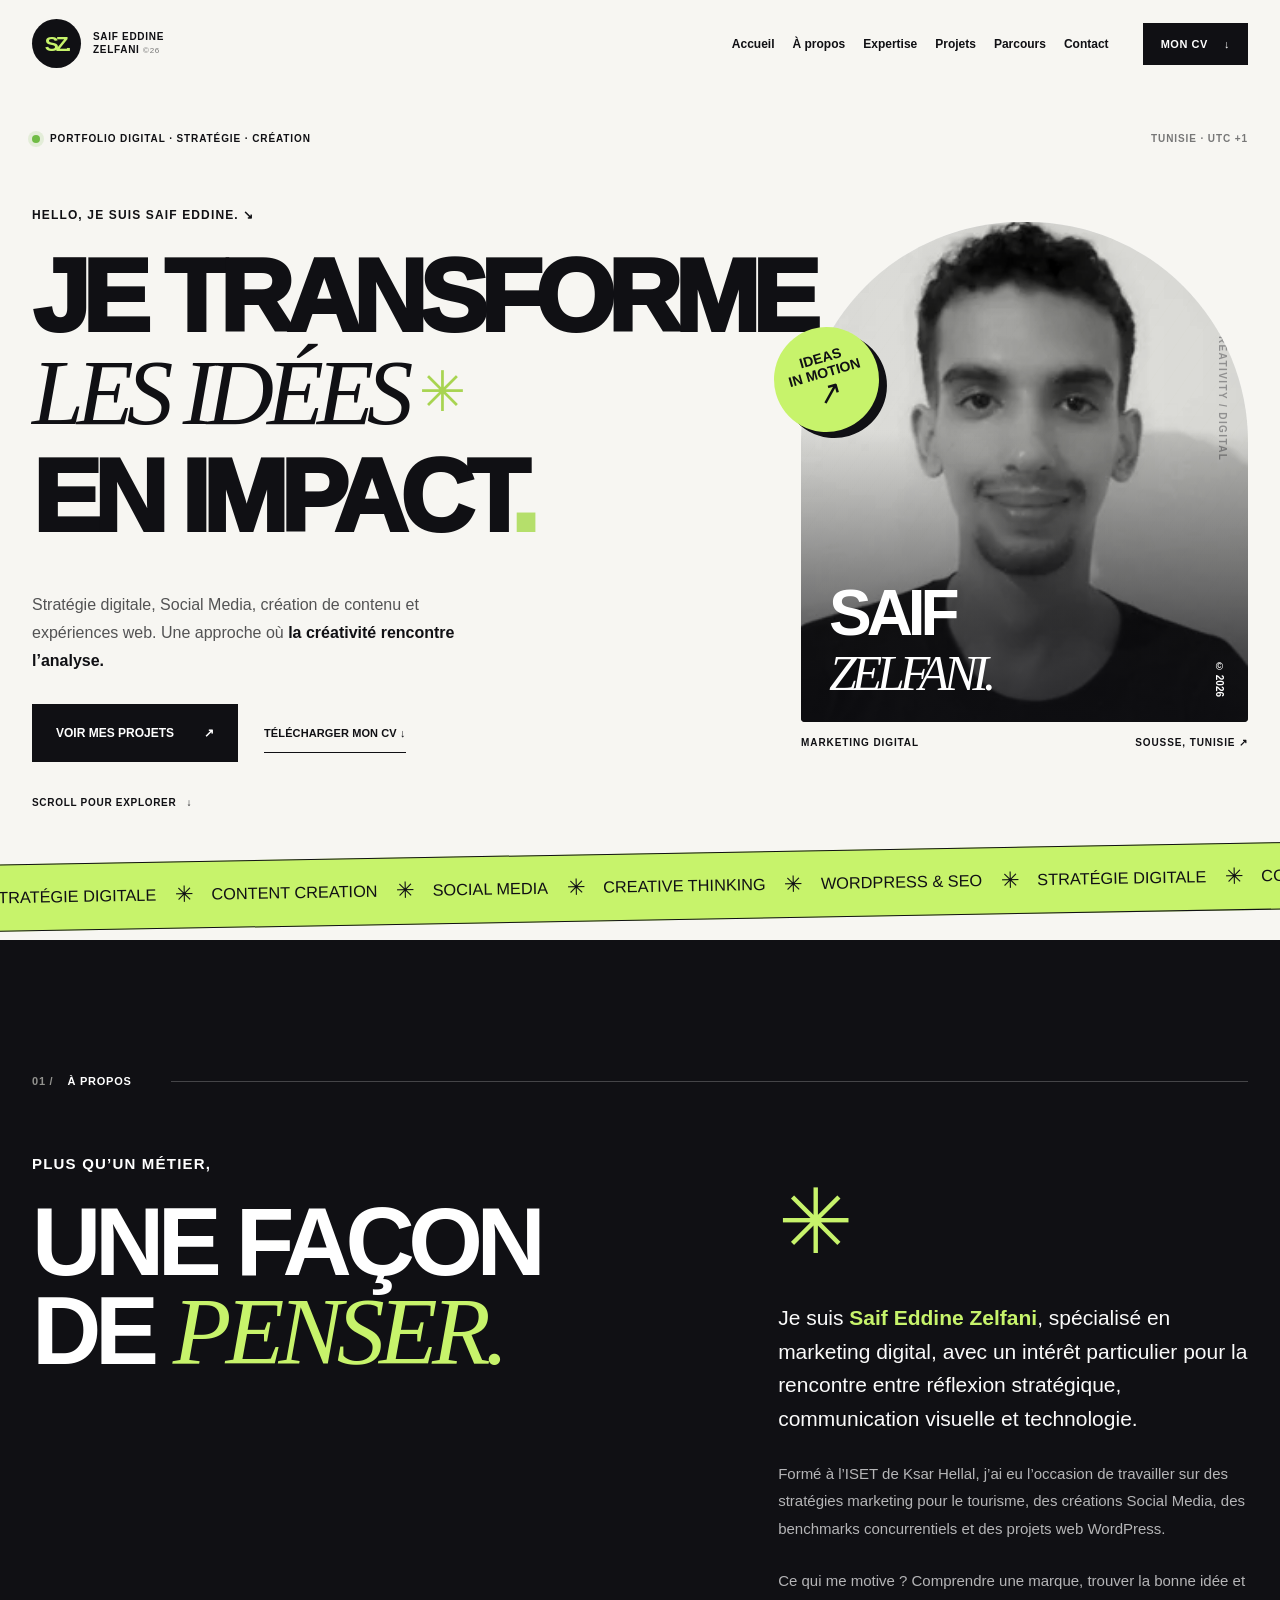
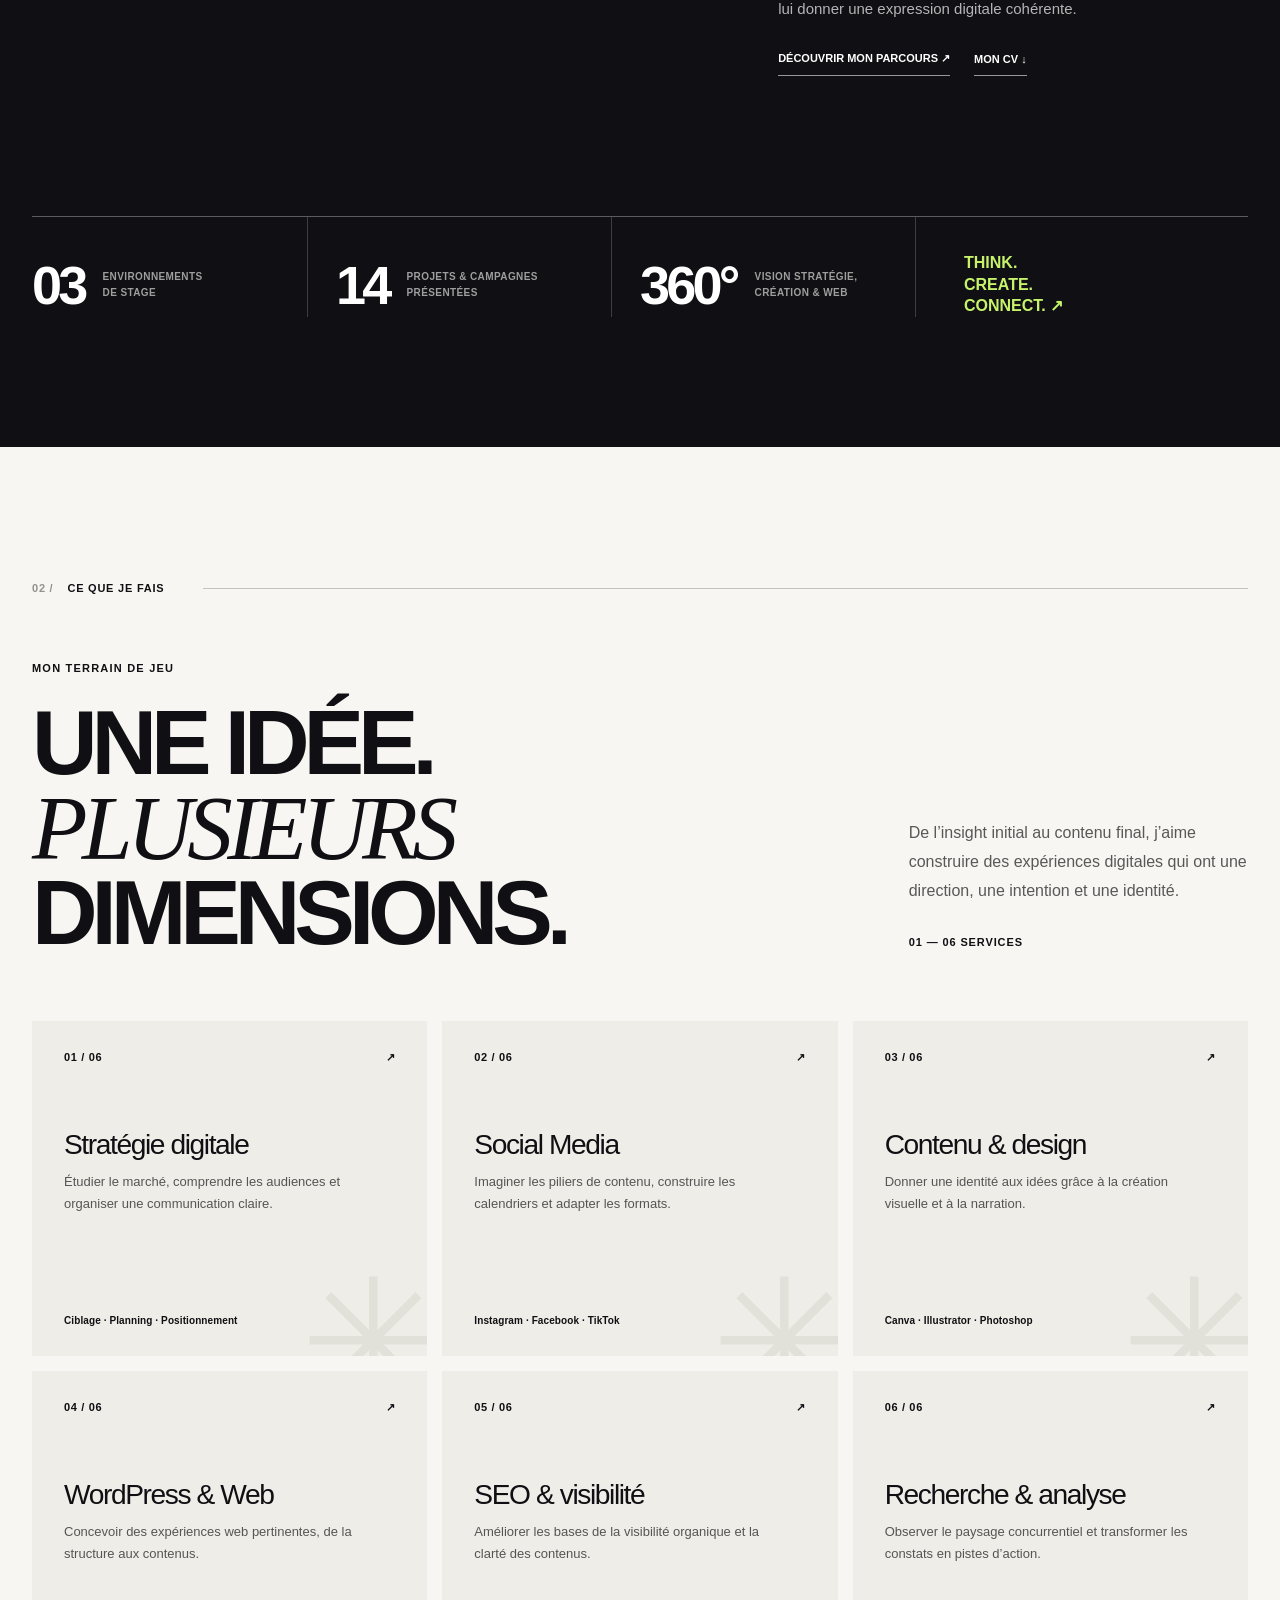
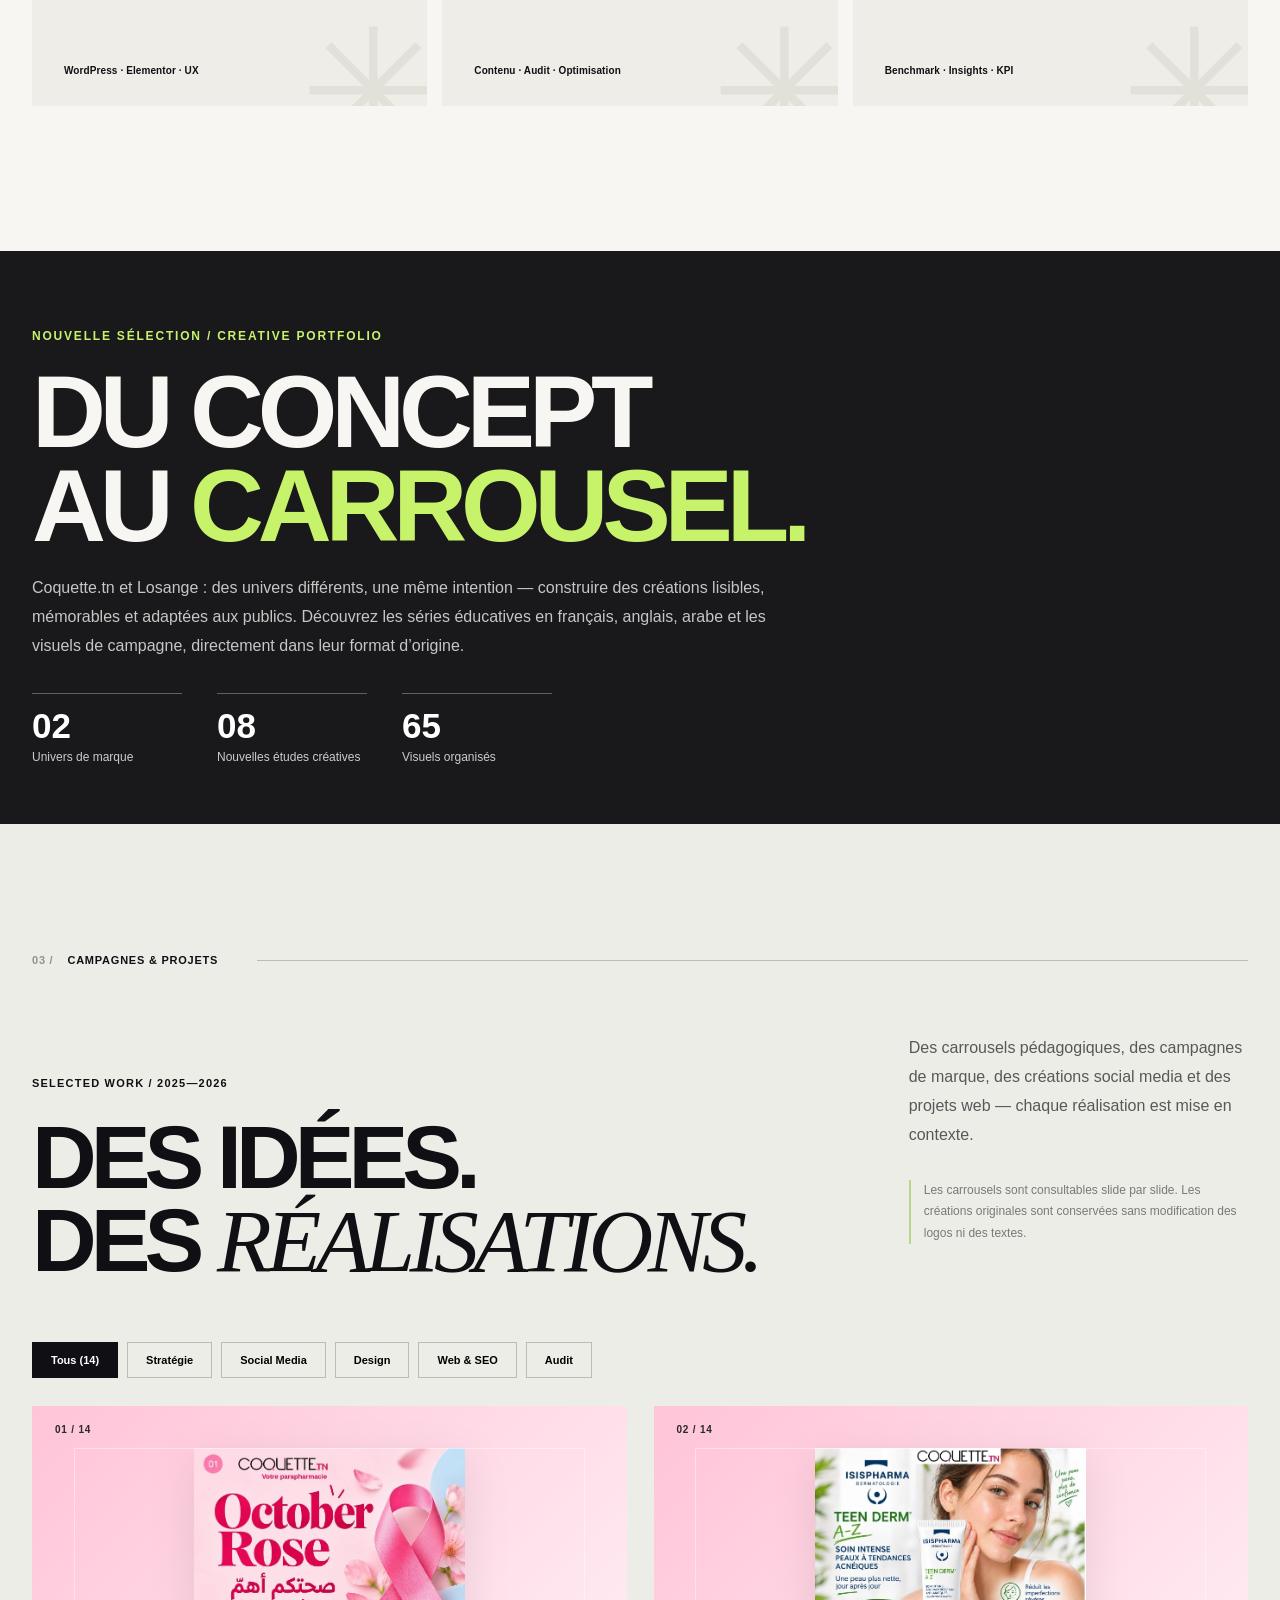
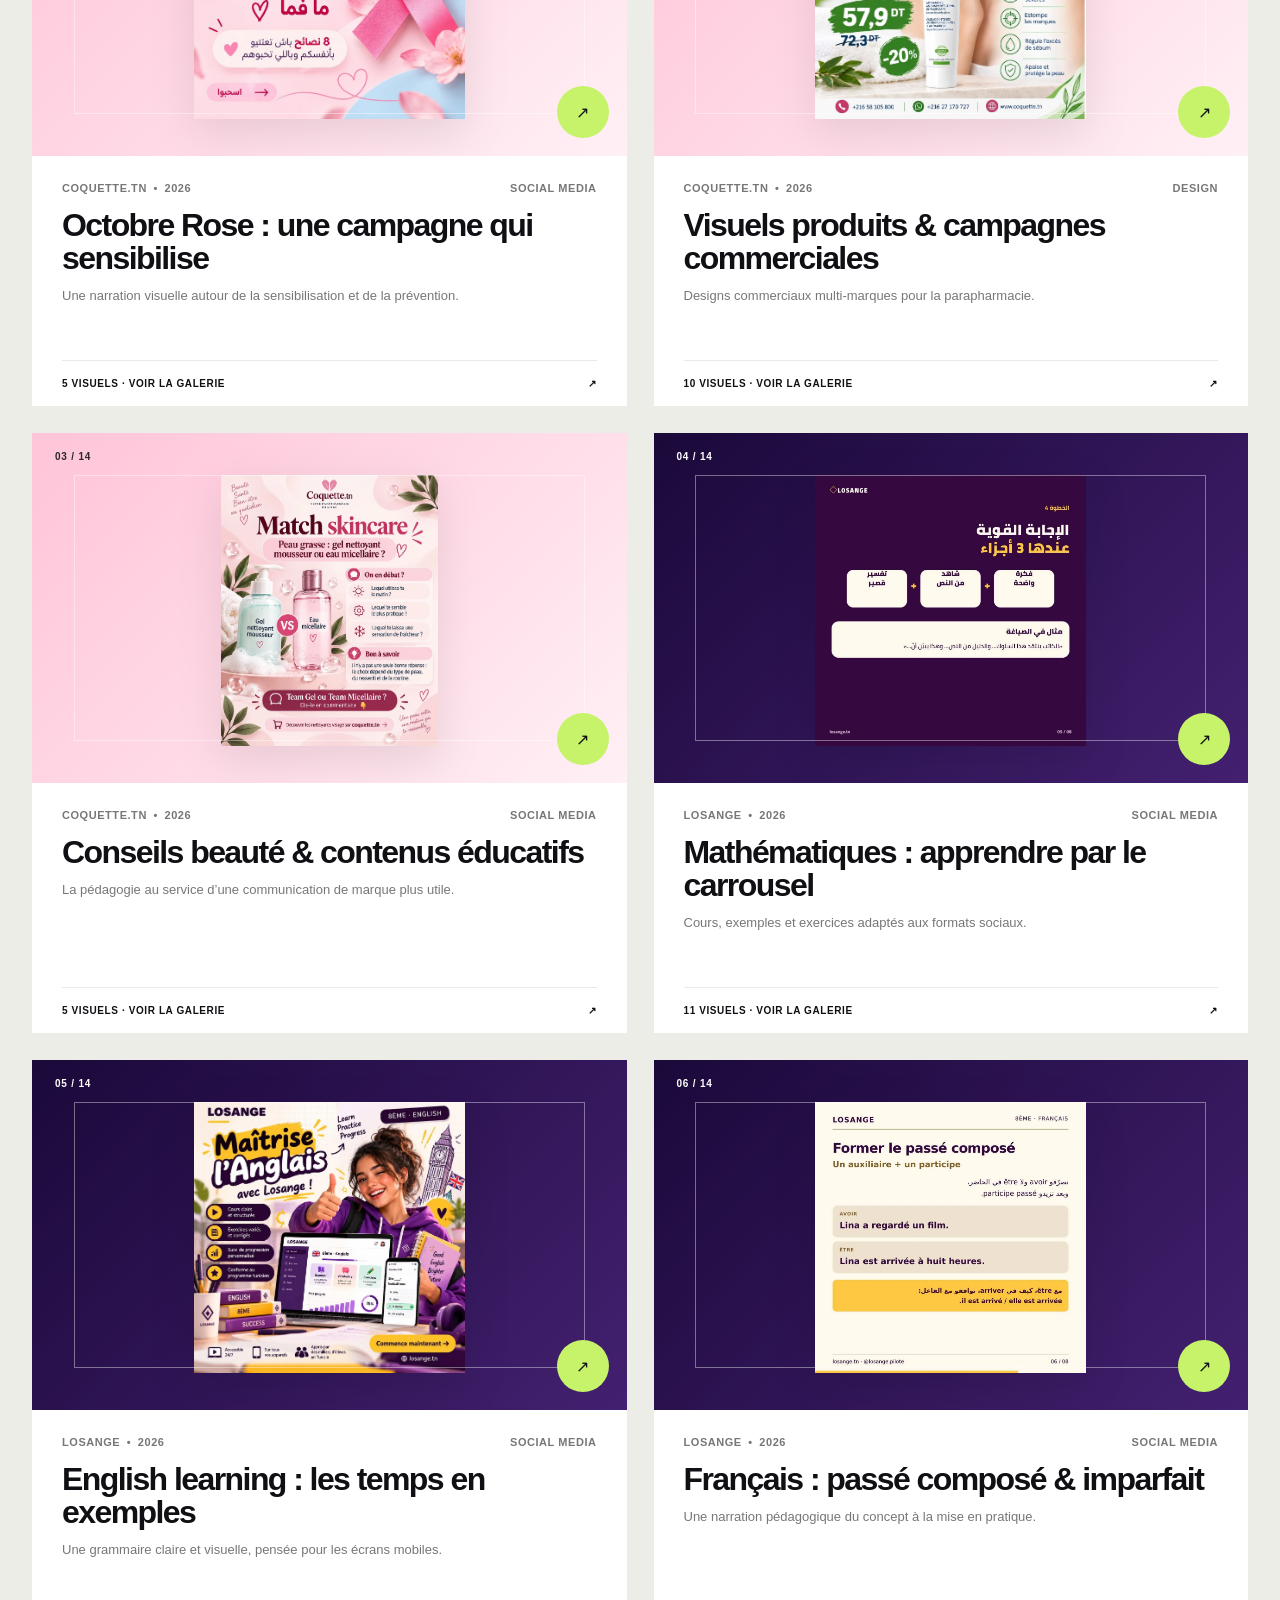
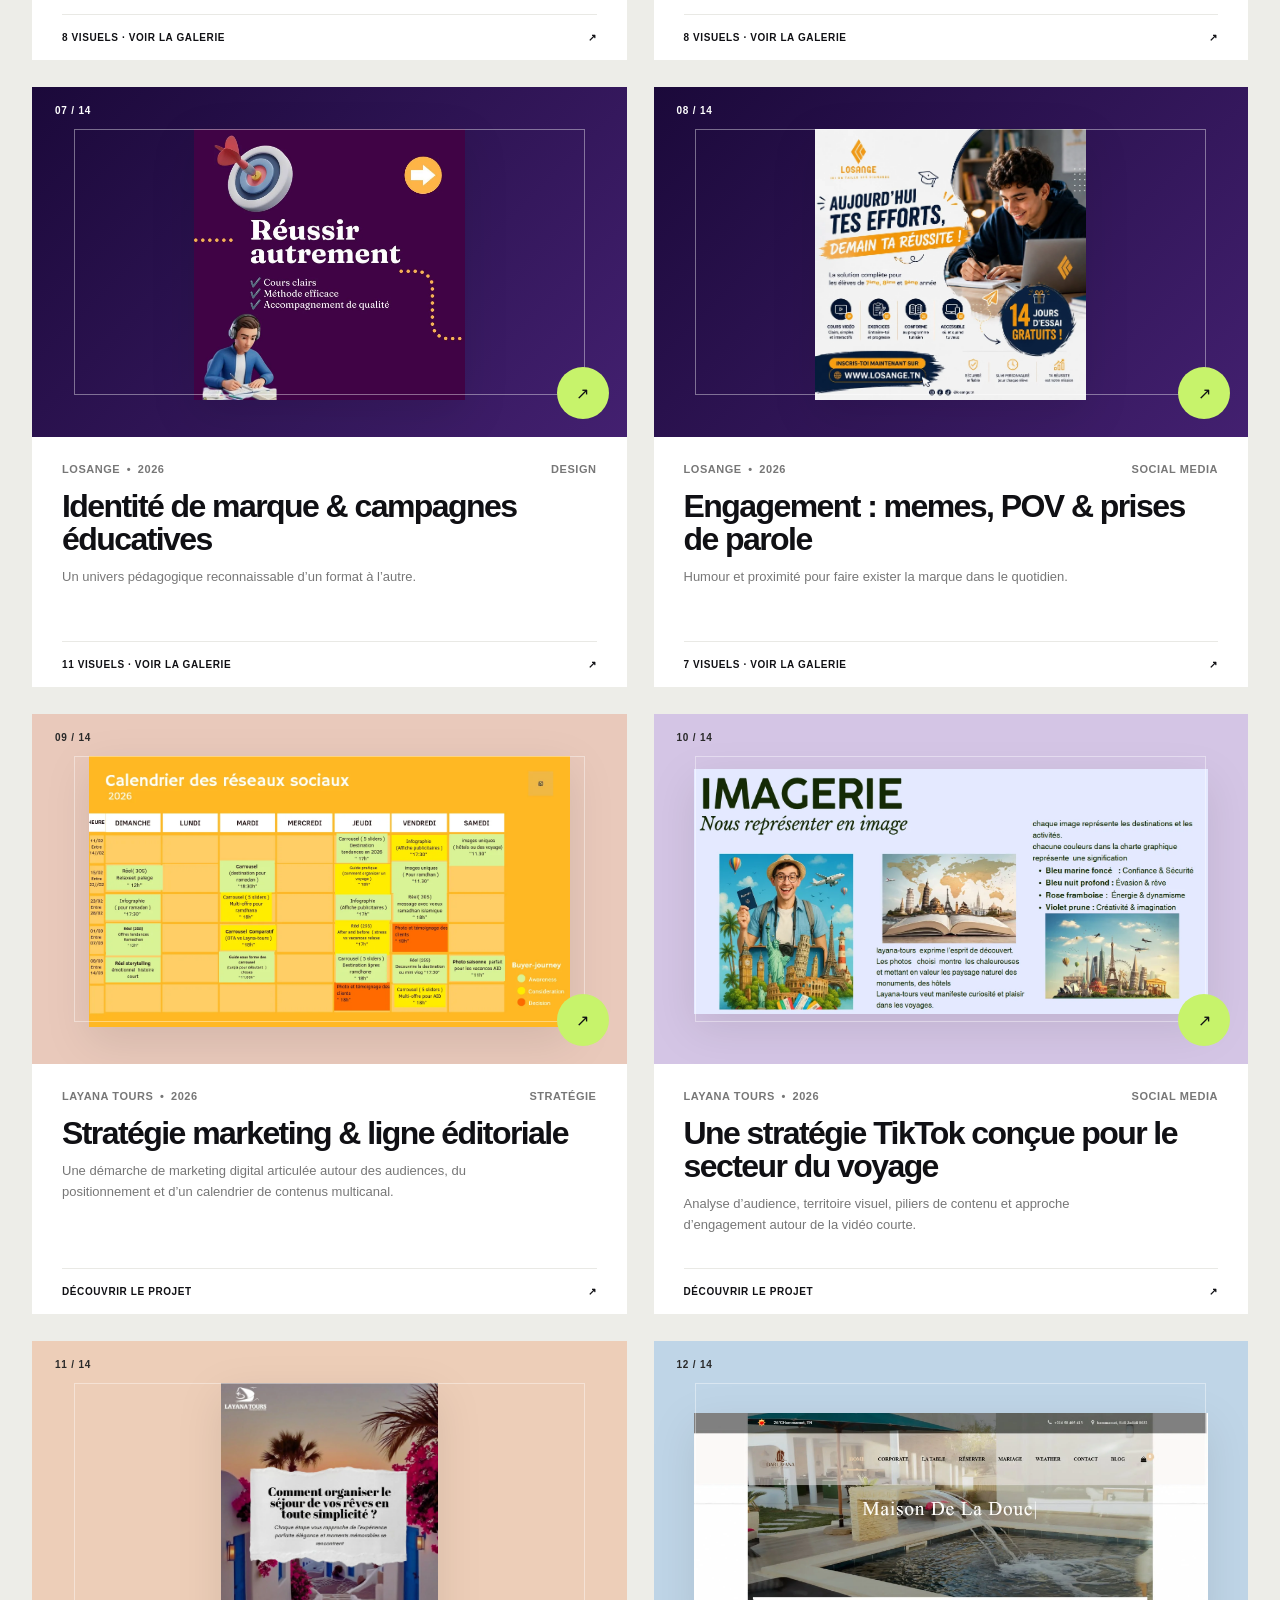
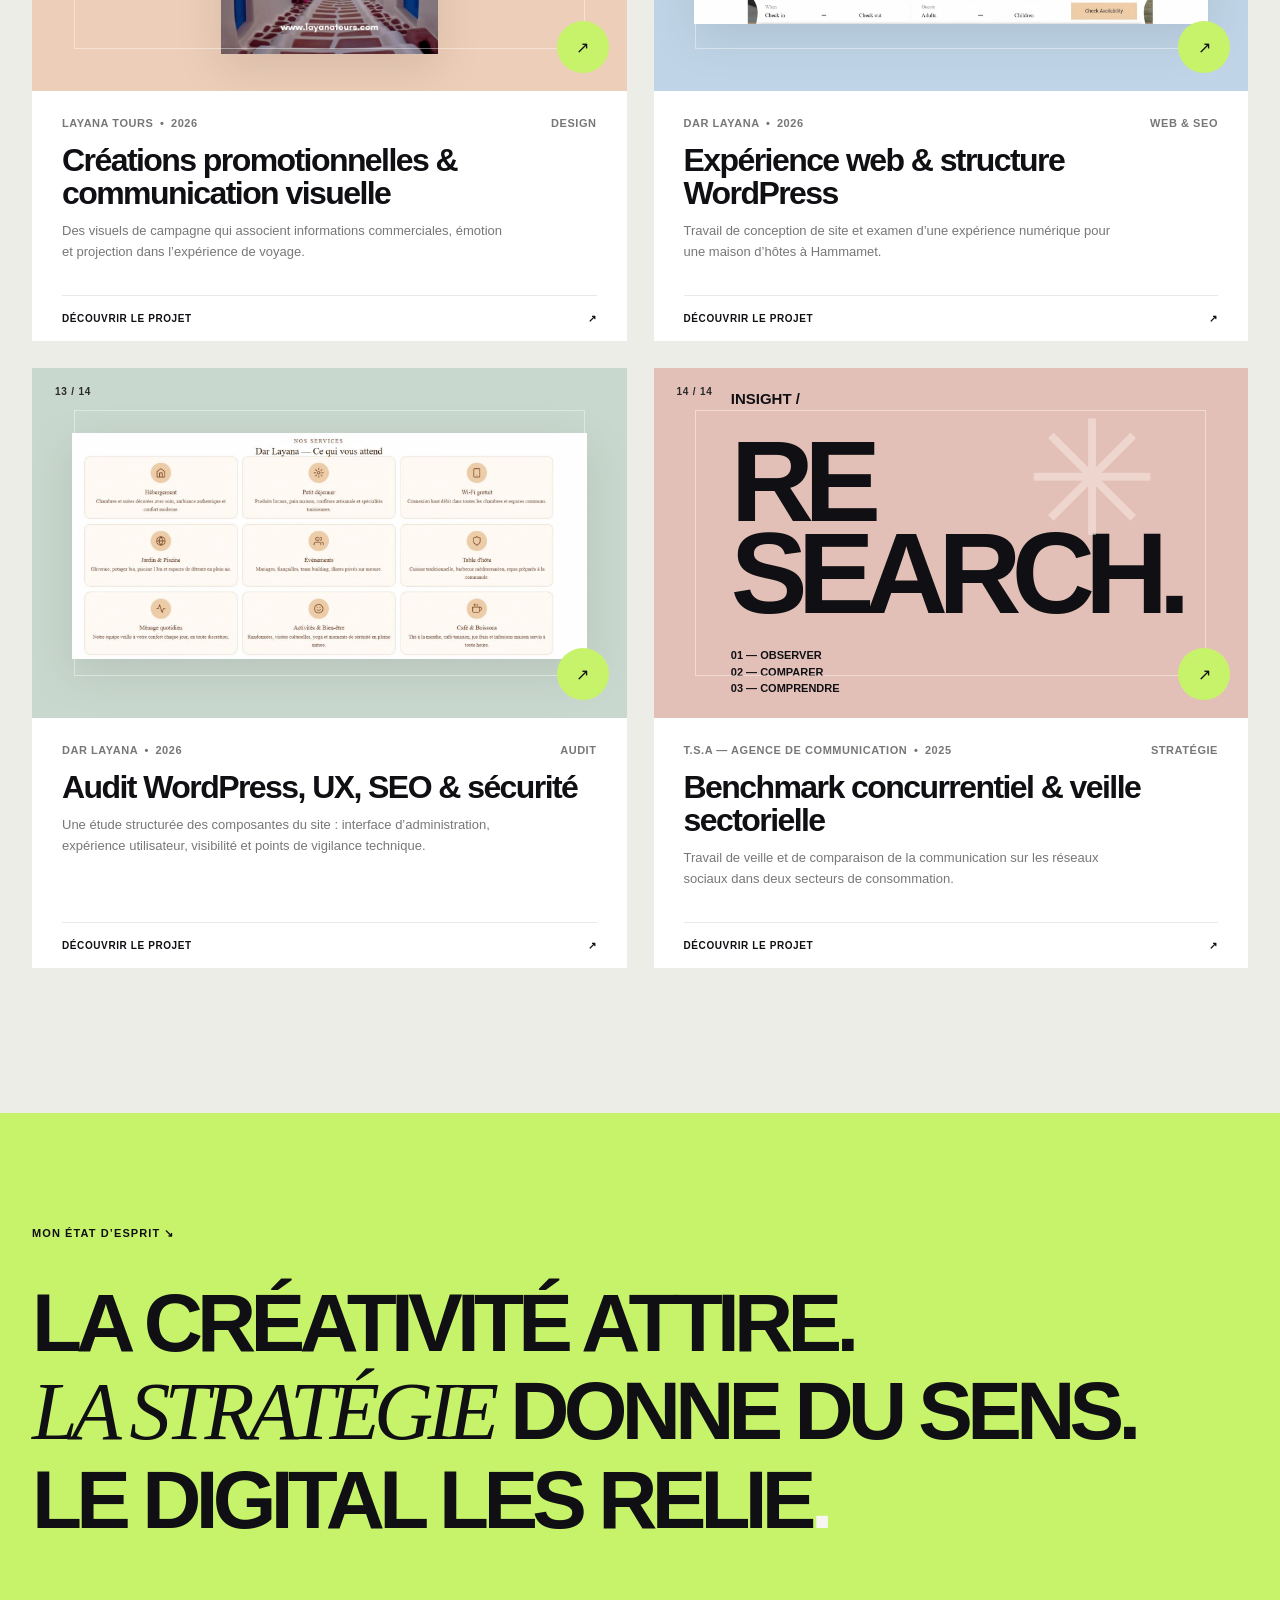
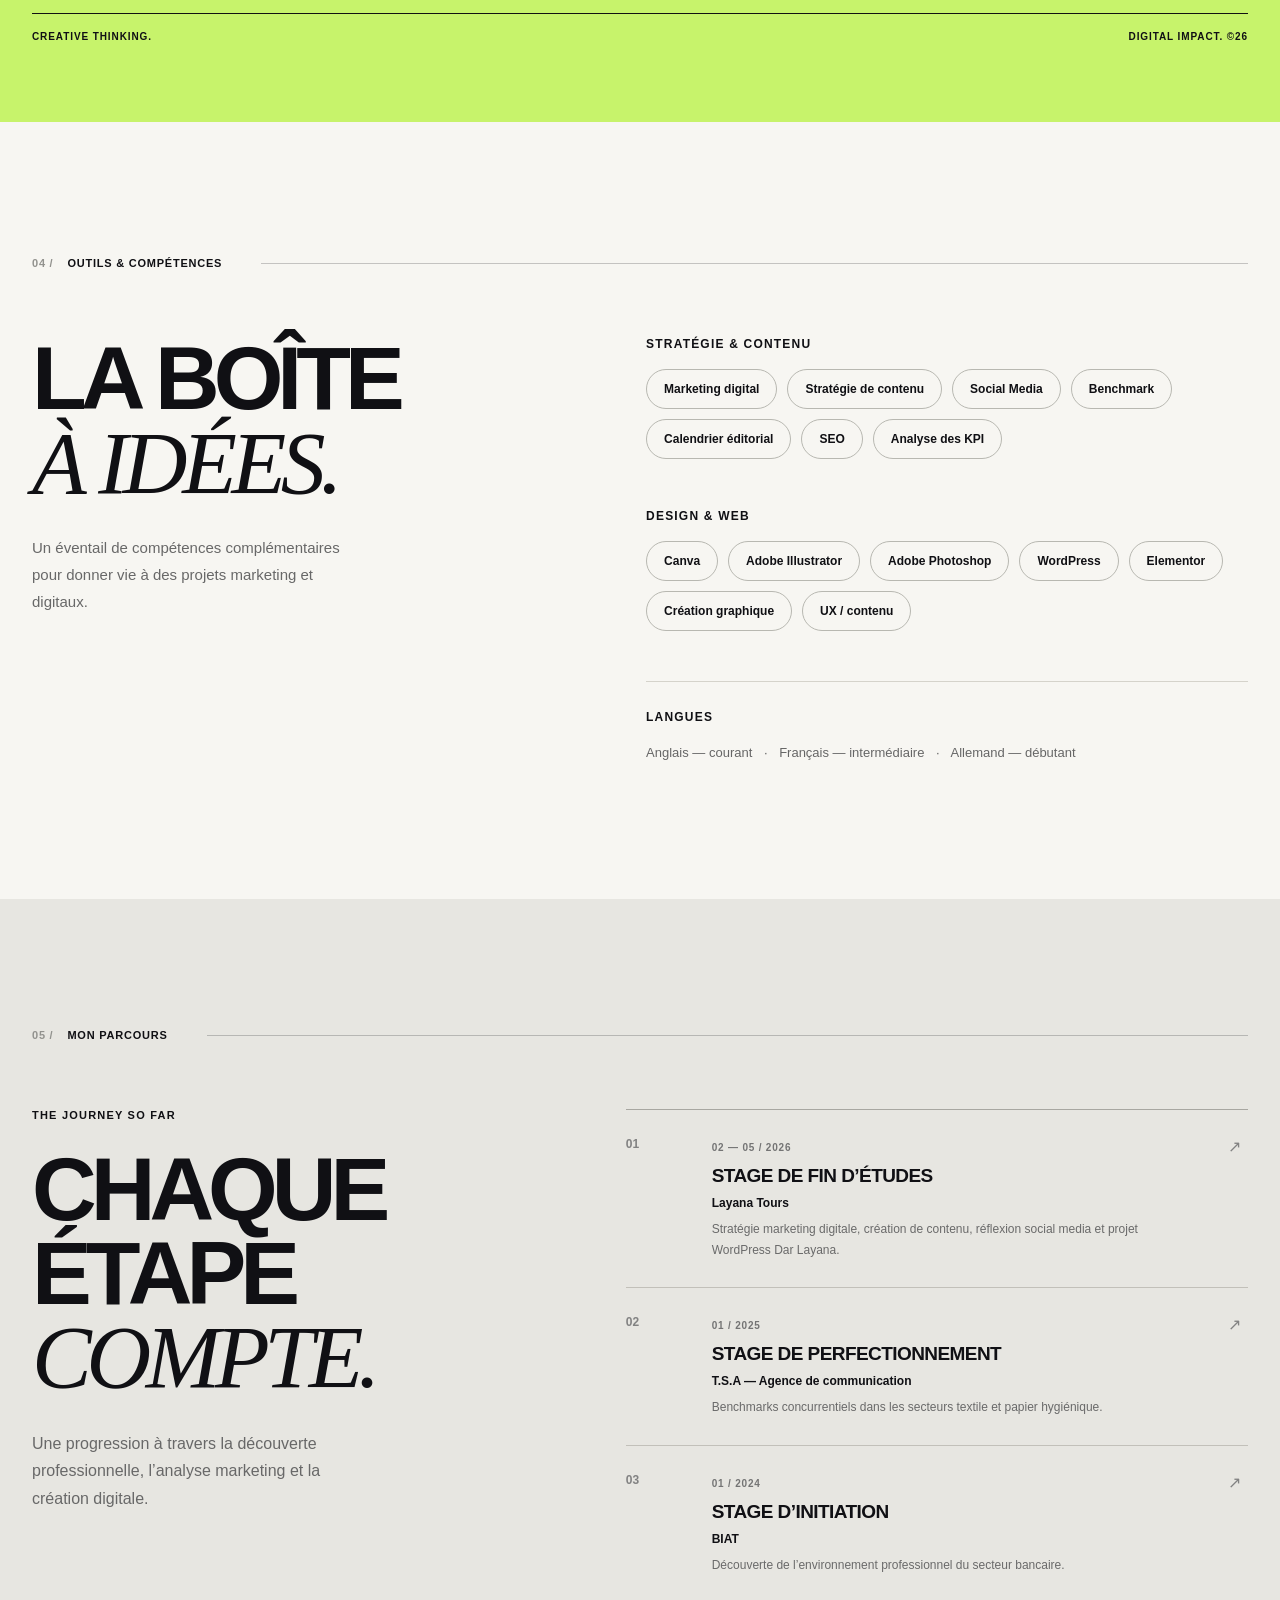
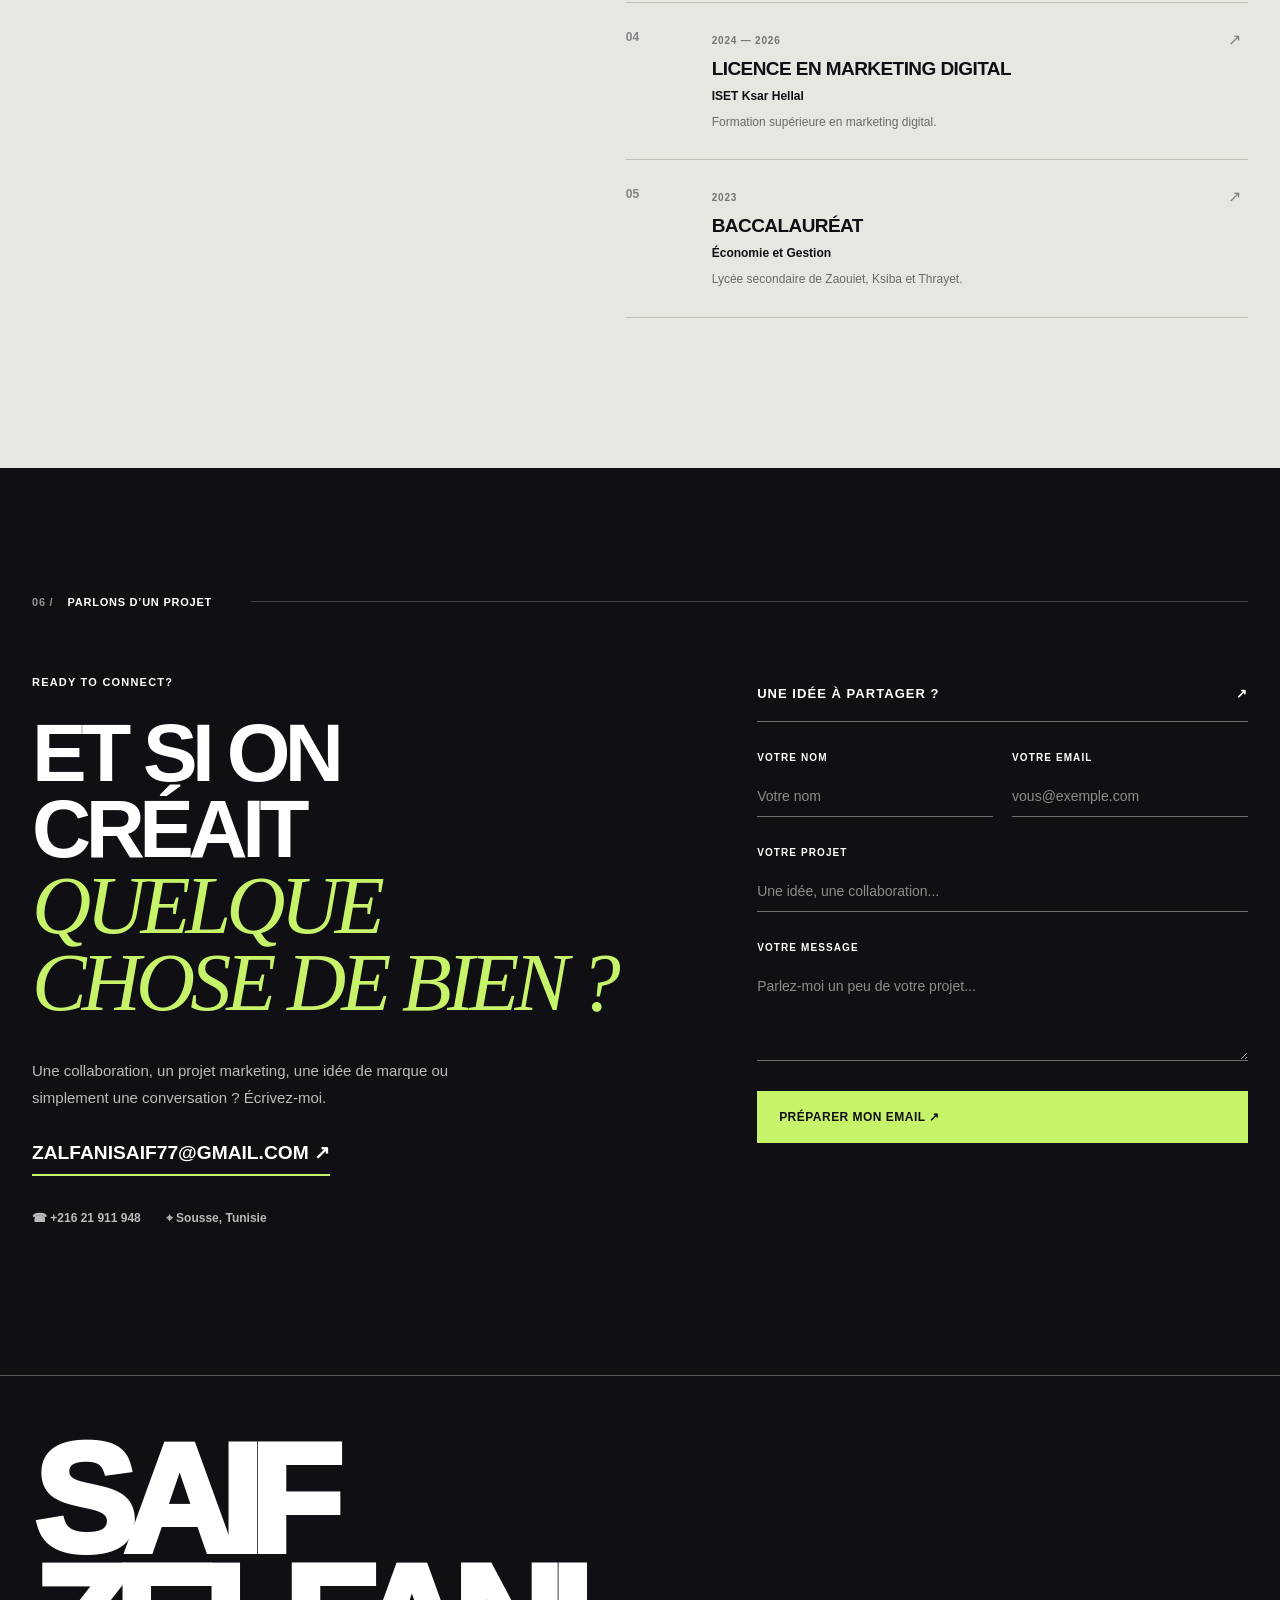
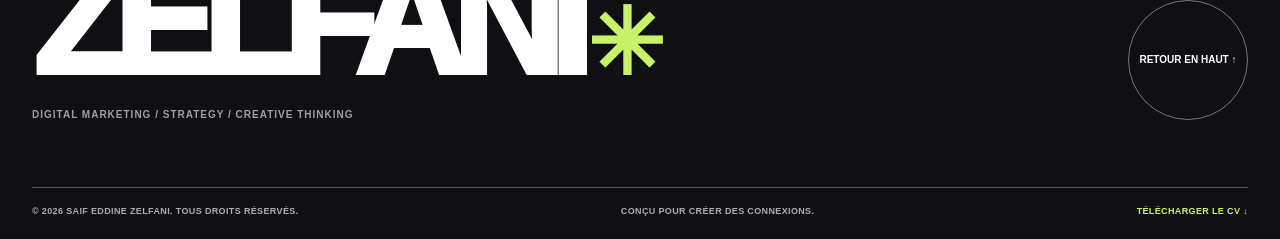
==== commit 219e9682: "Ajout des projets Coquette et Losange avec galeries interactives" ====
--- a/index.html
+++ b/index.html
@@ -1,10 +1,10 @@
-<!doctype html><html lang="fr"><head><meta charset="utf-8"><meta name="viewport" content="width=device-width,initial-scale=1"><meta name="theme-color" content="#F7F6F2"><meta name="description" content="Portfolio de Saif Eddine Zelfani, marketing digital, stratégie, création et WordPress."><title>SAIF EDDINE ZELFANI — Creative Digital Marketing Portfolio</title><link rel="icon" href="favicon.svg" type="image/svg+xml"><link rel="stylesheet" href="style.css"></head><body><div class="scroll-progress" id="scroll-progress"></div><header class="site-header" id="site-header"><div class="header-inner page-wrap"><a href="index.html#accueil" class="brand" aria-label="Retour à l'accueil"><span class="brand-mark">SZ.</span><span class="brand-name">SAIF EDDINE<br>ZELFANI <b>©26</b></span></a><nav class="desktop-nav" aria-label="Navigation principale"><a href="index.html#accueil" data-nav="accueil">Accueil</a><a href="index.html#apropos" data-nav="apropos">À propos</a><a href="index.html#expertise" data-nav="expertise">Expertise</a><a href="index.html#projets" data-nav="projets">Projets</a><a href="index.html#parcours" data-nav="parcours">Parcours</a><a href="index.html#contact" data-nav="contact">Contact</a></nav><a class="nav-cv" href="documents/Saif_Eddine_Zelfani_CV.pdf" download="Saif_Eddine_Zelfani_CV.pdf">MON CV <span>↓</span></a><button class="mobile-toggle" type="button" id="menu-btn" aria-label="Ouvrir le menu" aria-expanded="false">☰</button></div></header><div class="mobile-panel" id="mobile-panel" role="dialog" aria-modal="true" aria-label="Menu principal" hidden><div class="mobile-panel-inner"><div><a href="index.html#accueil" class="mobile-link"><span>01</span>Accueil<span style="margin-left:auto">↗</span></a></div><div><a href="index.html#apropos" class="mobile-link"><span>02</span>À propos<span style="margin-left:auto">↗</span></a></div><div><a href="index.html#expertise" class="mobile-link"><span>03</span>Expertise<span style="margin-left:auto">↗</span></a></div><div><a href="index.html#projets" class="mobile-link"><span>04</span>Projets<span style="margin-left:auto">↗</span></a></div><div><a href="index.html#parcours" class="mobile-link"><span>05</span>Parcours<span style="margin-left:auto">↗</span></a></div><div><a href="index.html#contact" class="mobile-link"><span>06</span>Contact<span style="margin-left:auto">↗</span></a></div><a class="mobile-cv" href="documents/Saif_Eddine_Zelfani_CV.pdf" download="Saif_Eddine_Zelfani_CV.pdf">TÉLÉCHARGER MON CV ↓</a><p>SOUSSE, TUNISIE · DIGITAL MARKETING</p></div></div>
+<!doctype html><html lang="fr"><head><meta charset="utf-8"><meta name="viewport" content="width=device-width,initial-scale=1"><meta name="theme-color" content="#F7F6F2"><meta name="description" content="Portfolio de Saif Eddine Zelfani, marketing digital, stratégie, création et WordPress."><title>SAIF EDDINE ZELFANI — Creative Digital Marketing Portfolio</title><link rel="icon" href="favicon.svg" type="image/svg+xml"><link rel="stylesheet" href="style.css"><link rel="stylesheet" href="creative.css"></head><body><div class="scroll-progress" id="scroll-progress"></div><header class="site-header" id="site-header"><div class="header-inner page-wrap"><a href="index.html#accueil" class="brand" aria-label="Retour à l'accueil"><span class="brand-mark">SZ.</span><span class="brand-name">SAIF EDDINE<br>ZELFANI <b>©26</b></span></a><nav class="desktop-nav" aria-label="Navigation principale"><a href="index.html#accueil" data-nav="accueil">Accueil</a><a href="index.html#apropos" data-nav="apropos">À propos</a><a href="index.html#expertise" data-nav="expertise">Expertise</a><a href="index.html#projets" data-nav="projets">Projets</a><a href="index.html#parcours" data-nav="parcours">Parcours</a><a href="index.html#contact" data-nav="contact">Contact</a></nav><a class="nav-cv" href="documents/Saif_Eddine_Zelfani_CV.pdf" download="Saif_Eddine_Zelfani_CV.pdf">MON CV <span>↓</span></a><button class="mobile-toggle" type="button" id="menu-btn" aria-label="Ouvrir le menu" aria-expanded="false">☰</button></div></header><div class="mobile-panel" id="mobile-panel" role="dialog" aria-modal="true" aria-label="Menu principal" hidden><div class="mobile-panel-inner"><div><a href="index.html#accueil" class="mobile-link"><span>01</span>Accueil<span style="margin-left:auto">↗</span></a></div><div><a href="index.html#apropos" class="mobile-link"><span>02</span>À propos<span style="margin-left:auto">↗</span></a></div><div><a href="index.html#expertise" class="mobile-link"><span>03</span>Expertise<span style="margin-left:auto">↗</span></a></div><div><a href="index.html#projets" class="mobile-link"><span>04</span>Projets<span style="margin-left:auto">↗</span></a></div><div><a href="index.html#parcours" class="mobile-link"><span>05</span>Parcours<span style="margin-left:auto">↗</span></a></div><div><a href="index.html#contact" class="mobile-link"><span>06</span>Contact<span style="margin-left:auto">↗</span></a></div><a class="mobile-cv" href="documents/Saif_Eddine_Zelfani_CV.pdf" download="Saif_Eddine_Zelfani_CV.pdf">TÉLÉCHARGER MON CV ↓</a><p>SOUSSE, TUNISIE · DIGITAL MARKETING</p></div></div>
 <main>
 <section class="hero-section" id="accueil"><div class="page-wrap hero-content"><div class="hero-topline"><span class="availability"><i></i> PORTFOLIO DIGITAL · STRATÉGIE · CRÉATION</span><span class="hero-time">TUNISIE · UTC +1</span></div><div class="hero-split"><div class="hero-main"><p class="hero-eyebrow">HELLO, JE SUIS SAIF EDDINE. ↘</p><h1 class="hero-title"><span>JE TRANSFORME</span><span class="hero-title-accent">LES IDÉES <b>✳</b></span><span>EN IMPACT<span class="hero-period">.</span></span></h1><div class="hero-bottom"><p>Stratégie digitale, Social Media, création de contenu et expériences web. Une approche où <strong>la créativité rencontre l’analyse.</strong></p><div class="hero-actions"><a href="#projets" class="btn-dark">VOIR MES PROJETS <span>↗</span></a><a class="btn-underlined" href="documents/Saif_Eddine_Zelfani_CV.pdf" download="Saif_Eddine_Zelfani_CV.pdf">TÉLÉCHARGER MON CV ↓</a></div></div></div><aside class="hero-portrait-wrap"><div class="hero-portrait-card"><div class="hero-photo-backdrop"><span>STRATEGY / CREATIVITY / DIGITAL</span></div><img class="hero-photo" alt="Portrait professionnel de Saif Eddine Zelfani" src="images/portrait.webp"><span class="portrait-name">SAIF<br><em>ZELFANI.</em></span><span class="portrait-corner">© 2026</span></div><div class="portrait-sticker"><span>IDEAS<br>IN MOTION</span><b>↗</b></div><div class="hero-portrait-caption"><span>MARKETING DIGITAL</span><span>SOUSSE, TUNISIE ↗</span></div></aside></div><a class="scroll-cue" href="#apropos"><span>SCROLL POUR EXPLORER</span> ↓</a></div></section>
 <div class="marquee"><div class="marquee-track">STRATÉGIE DIGITALE <b>✳</b> CONTENT CREATION <b>✳</b> SOCIAL MEDIA <b>✳</b> CREATIVE THINKING <b>✳</b> WORDPRESS & SEO <b>✳</b> STRATÉGIE DIGITALE <b>✳</b> CONTENT CREATION <b>✳</b> SOCIAL MEDIA <b>✳</b> CREATIVE THINKING <b>✳</b> WORDPRESS & SEO <b>✳</b> STRATÉGIE DIGITALE <b>✳</b> CONTENT CREATION <b>✳</b> SOCIAL MEDIA <b>✳</b> CREATIVE THINKING <b>✳</b> WORDPRESS & SEO <b>✳</b> </div></div>
-<section class="about-section" id="apropos"><div class="page-wrap"><div class="section-label"><span>01 /</span><span>À PROPOS</span><span class="section-label-line"></span></div><div class="about-layout"><div class="about-head"><p>PLUS QU’UN MÉTIER,</p><h2>UNE FAÇON<br>DE <em>PENSER.</em></h2></div><div class="about-side"><div class="about-asterisk">✳</div><p class="about-lead">Je suis <strong>Saif Eddine Zelfani</strong>, spécialisé en marketing digital, avec un intérêt particulier pour la rencontre entre réflexion stratégique, communication visuelle et technologie.</p><p>Formé à l’ISET de Ksar Hellal, j’ai eu l’occasion de travailler sur des stratégies marketing pour le tourisme, des créations Social Media, des benchmarks concurrentiels et des projets web WordPress.</p><p>Ce qui me motive ? Comprendre une marque, trouver la bonne idée et lui donner une expression digitale cohérente.</p><div class="about-links"><a href="#parcours">DÉCOUVRIR MON PARCOURS ↗</a><a href="documents/Saif_Eddine_Zelfani_CV.pdf" download="Saif_Eddine_Zelfani_CV.pdf">MON CV ↓</a></div></div></div><div class="about-counters"><div><b>03</b><span>ENVIRONNEMENTS<br>DE STAGE</span></div><div><b>06</b><span>ÉTUDES DE CAS<br>PRÉSENTÉES</span></div><div><b>360°</b><span>VISION STRATÉGIE,<br>CRÉATION & WEB</span></div><div class="about-counters-tag">THINK.<br>CREATE.<br>CONNECT. ↗</div></div></div></section>
+<section class="about-section" id="apropos"><div class="page-wrap"><div class="section-label"><span>01 /</span><span>À PROPOS</span><span class="section-label-line"></span></div><div class="about-layout"><div class="about-head"><p>PLUS QU’UN MÉTIER,</p><h2>UNE FAÇON<br>DE <em>PENSER.</em></h2></div><div class="about-side"><div class="about-asterisk">✳</div><p class="about-lead">Je suis <strong>Saif Eddine Zelfani</strong>, spécialisé en marketing digital, avec un intérêt particulier pour la rencontre entre réflexion stratégique, communication visuelle et technologie.</p><p>Formé à l’ISET de Ksar Hellal, j’ai eu l’occasion de travailler sur des stratégies marketing pour le tourisme, des créations Social Media, des benchmarks concurrentiels et des projets web WordPress.</p><p>Ce qui me motive ? Comprendre une marque, trouver la bonne idée et lui donner une expression digitale cohérente.</p><div class="about-links"><a href="#parcours">DÉCOUVRIR MON PARCOURS ↗</a><a href="documents/Saif_Eddine_Zelfani_CV.pdf" download="Saif_Eddine_Zelfani_CV.pdf">MON CV ↓</a></div></div></div><div class="about-counters"><div><b>03</b><span>ENVIRONNEMENTS<br>DE STAGE</span></div><div><b>14</b><span>PROJETS & CAMPAGNES<br>PRÉSENTÉES</span></div><div><b>360°</b><span>VISION STRATÉGIE,<br>CRÉATION & WEB</span></div><div class="about-counters-tag">THINK.<br>CREATE.<br>CONNECT. ↗</div></div></div></section>
 <section class="expertise-section" id="expertise"><div class="page-wrap"><div class="section-label"><span>02 /</span><span>CE QUE JE FAIS</span><span class="section-label-line"></span></div><div class="section-intro split-heading"><div><span class="eyebrow-small">MON TERRAIN DE JEU</span><h2>UNE IDÉE.<br><em>PLUSIEURS</em><br>DIMENSIONS.</h2></div><div class="heading-description"><p>De l’insight initial au contenu final, j’aime construire des expériences digitales qui ont une direction, une intention et une identité.</p><span>01 — 06 SERVICES</span></div></div><div class="service-grid"><div class="service-card"><div class="service-top"><span>01 / 06</span><span>↗</span></div><h3>Stratégie digitale</h3><p>Étudier le marché, comprendre les audiences et organiser une communication claire.</p><small>Ciblage · Planning · Positionnement</small></div><div class="service-card"><div class="service-top"><span>02 / 06</span><span>↗</span></div><h3>Social Media</h3><p>Imaginer les piliers de contenu, construire les calendriers et adapter les formats.</p><small>Instagram · Facebook · TikTok</small></div><div class="service-card"><div class="service-top"><span>03 / 06</span><span>↗</span></div><h3>Contenu &amp; design</h3><p>Donner une identité aux idées grâce à la création visuelle et à la narration.</p><small>Canva · Illustrator · Photoshop</small></div><div class="service-card"><div class="service-top"><span>04 / 06</span><span>↗</span></div><h3>WordPress &amp; Web</h3><p>Concevoir des expériences web pertinentes, de la structure aux contenus.</p><small>WordPress · Elementor · UX</small></div><div class="service-card"><div class="service-top"><span>05 / 06</span><span>↗</span></div><h3>SEO &amp; visibilité</h3><p>Améliorer les bases de la visibilité organique et la clarté des contenus.</p><small>Contenu · Audit · Optimisation</small></div><div class="service-card"><div class="service-top"><span>06 / 06</span><span>↗</span></div><h3>Recherche &amp; analyse</h3><p>Observer le paysage concurrentiel et transformer les constats en pistes d’action.</p><small>Benchmark · Insights · KPI</small></div></div></div></section>
-<section class="projects-section" id="projets"><div class="page-wrap"><div class="section-label"><span>03 /</span><span>PROJETS SÉLECTIONNÉS</span><span class="section-label-line"></span></div><div class="section-intro projects-intro"><div><span class="eyebrow-small">SELECTED WORK / 2025—2026</span><h2>LE TRAVAIL<br>PARLE <em>DE LUI-MÊME.</em></h2></div><div class="heading-description"><p>Des études de cas authentiques, des réflexions stratégiques et des créations réalisées dans des contextes professionnels et académiques.</p><p class="projects-honesty">Chaque projet distingue les livrables documentés des recommandations ou objectifs non vérifiés.</p></div></div><div class="filter-row" role="group" aria-label="Filtrer les projets"><button class="filter-btn selected" aria-pressed="true" type="button" data-filter="Tous">Tous (6)</button><button class="filter-btn " aria-pressed="false" type="button" data-filter="Stratégie">Stratégie</button><button class="filter-btn " aria-pressed="false" type="button" data-filter="Social Media">Social Media</button><button class="filter-btn " aria-pressed="false" type="button" data-filter="Design">Design</button><button class="filter-btn " aria-pressed="false" type="button" data-filter="Web &amp; SEO">Web &amp; SEO</button><button class="filter-btn " aria-pressed="false" type="button" data-filter="Audit">Audit</button></div><div class="project-grid" id="project-grid"><article class="project-card tone-peach" data-category="Stratégie"><a class="project-card-link" href="projets/layana-strategie-digitale/index.html"><div class="project-visual"><img class="project-cover" loading="lazy" src="images/editorial-calendar.webp" alt="Calendrier éditorial 2026 élaboré pour Layana Tours"><span class="project-visual-index">01 / 06</span><span class="project-floating-arrow">↗</span></div><div class="project-meta"><span>Layana Tours <i>•</i> 2026</span><span>Stratégie</span></div><div class="project-text"><h3>Stratégie marketing &amp; ligne éditoriale</h3><p>Une démarche de marketing digital articulée autour des audiences, du positionnement et d’un calendrier de contenus multicanal.</p></div><div class="project-foot">DÉCOUVRIR LE PROJET <span>↗</span></div></a></article><article class="project-card tone-lavender" data-category="Social Media"><a class="project-card-link" href="projets/layana-strategie-tiktok/index.html"><div class="project-visual"><img class="project-cover" loading="lazy" src="images/tiktok-imagery.webp" alt="Planche d’imagerie et direction photographique pour la stratégie TikTok"><span class="project-visual-index">02 / 06</span><span class="project-floating-arrow">↗</span></div><div class="project-meta"><span>Layana Tours <i>•</i> 2026</span><span>Social Media</span></div><div class="project-text"><h3>Une stratégie TikTok conçue pour le secteur du voyage</h3><p>Analyse d’audience, territoire visuel, piliers de contenu et approche d’engagement autour de la vidéo courte.</p></div><div class="project-foot">DÉCOUVRIR LE PROJET <span>↗</span></div></a></article><article class="project-card tone-sand" data-category="Design"><a class="project-card-link" href="projets/layana-creations-social-media/index.html"><div class="project-visual"><img class="project-cover" loading="lazy" src="images/layana-editorial.webp" alt="Création Layana Tours pour un séjour à Sousse"><span class="project-visual-index">03 / 06</span><span class="project-floating-arrow">↗</span></div><div class="project-meta"><span>Layana Tours <i>•</i> 2026</span><span>Design</span></div><div class="project-text"><h3>Créations promotionnelles &amp; communication visuelle</h3><p>Des visuels de campagne qui associent informations commerciales, émotion et projection dans l’expérience de voyage.</p></div><div class="project-foot">DÉCOUVRIR LE PROJET <span>↗</span></div></a></article><article class="project-card tone-blue" data-category="Web &amp; SEO"><a class="project-card-link" href="projets/dar-layana-experience-wordpress/index.html"><div class="project-visual"><img class="project-cover" loading="lazy" src="images/dar-home.webp" alt="Capture de la page d’accueil du site Dar Layana réalisé sous WordPress"><span class="project-visual-index">04 / 06</span><span class="project-floating-arrow">↗</span></div><div class="project-meta"><span>Dar Layana <i>•</i> 2026</span><span>Web & SEO</span></div><div class="project-text"><h3>Expérience web &amp; structure WordPress</h3><p>Travail de conception de site et examen d’une expérience numérique pour une maison d’hôtes à Hammamet.</p></div><div class="project-foot">DÉCOUVRIR LE PROJET <span>↗</span></div></a></article><article class="project-card tone-mint" data-category="Audit"><a class="project-card-link" href="projets/dar-layana-audit-digital/index.html"><div class="project-visual"><img class="project-cover" loading="lazy" src="images/dar-services.webp" alt="Section de présentation de Dar Layana examinée dans le cadre de l’audit UX"><span class="project-visual-index">05 / 06</span><span class="project-floating-arrow">↗</span></div><div class="project-meta"><span>Dar Layana <i>•</i> 2026</span><span>Audit</span></div><div class="project-text"><h3>Audit WordPress, UX, SEO &amp; sécurité</h3><p>Une étude structurée des composantes du site : interface d’administration, expérience utilisateur, visibilité et points de vigilance technique.</p></div><div class="project-foot">DÉCOUVRIR LE PROJET <span>↗</span></div></a></article><article class="project-card tone-coral" data-category="Stratégie"><a class="project-card-link" href="projets/recherche-concurrentielle-marketing/index.html"><div class="project-visual"><div class="research-art"><span>INSIGHT /</span><b>RE<br>SEARCH.</b><small>01 — OBSERVER<br>02 — COMPARER<br>03 — COMPRENDRE</small></div><span class="project-visual-index">06 / 06</span><span class="project-floating-arrow">↗</span></div><div class="project-meta"><span>T.S.A — Agence de communication <i>•</i> 2025</span><span>Stratégie</span></div><div class="project-text"><h3>Benchmark concurrentiel &amp; veille sectorielle</h3><p>Travail de veille et de comparaison de la communication sur les réseaux sociaux dans deux secteurs de consommation.</p></div><div class="project-foot">DÉCOUVRIR LE PROJET <span>↗</span></div></a></article></div></div></section>
+<section class="creative-lead" id="creations"><div class="page-wrap"><span class="label">NOUVELLE SÉLECTION / CREATIVE PORTFOLIO</span><h2>DU CONCEPT<br>AU <em>CARROUSEL.</em></h2><p>Coquette.tn et Losange : des univers différents, une même intention — construire des créations lisibles, mémorables et adaptées aux publics. Découvrez les séries éducatives en français, anglais, arabe et les visuels de campagne, directement dans leur format d’origine.</p><div class="creative-stats"><span><strong>02</strong> Univers de marque</span><span><strong>08</strong> Nouvelles études créatives</span><span><strong>65</strong> Visuels organisés</span></div></div></section><section class="projects-section" id="projets"><div class="page-wrap"><div class="section-label"><span>03 /</span><span>CAMPAGNES & PROJETS</span><span class="section-label-line"></span></div><div class="section-intro projects-intro"><div><span class="eyebrow-small">SELECTED WORK / 2025—2026</span><h2>DES IDÉES.<br>DES <em>RÉALISATIONS.</em></h2></div><div class="heading-description"><p>Des carrousels pédagogiques, des campagnes de marque, des créations social media et des projets web — chaque réalisation est mise en contexte.</p><p class="projects-honesty">Les carrousels sont consultables slide par slide. Les créations originales sont conservées sans modification des logos ni des textes.</p></div></div><div class="filter-row" role="group" aria-label="Filtrer les projets"><button class="filter-btn selected" aria-pressed="true" type="button" data-filter="Tous">Tous (14)</button><button class="filter-btn " aria-pressed="false" type="button" data-filter="Stratégie">Stratégie</button><button class="filter-btn " aria-pressed="false" type="button" data-filter="Social Media">Social Media</button><button class="filter-btn " aria-pressed="false" type="button" data-filter="Design">Design</button><button class="filter-btn " aria-pressed="false" type="button" data-filter="Web &amp; SEO">Web &amp; SEO</button><button class="filter-btn " aria-pressed="false" type="button" data-filter="Audit">Audit</button></div><div class="project-grid" id="project-grid"><article class="project-card" data-category="Social Media"><a class="project-card-link" href="projets/coquette-octobre-rose/index.html"><div class="project-visual pink-studio"><img class="project-cover" src="images/creative-work/coquette-octobre-rose/01.webp" loading="lazy" decoding="async" alt="Création Coquette.tn — Carrousel de sensibilisation"><span class="project-visual-index">01 / 14</span><span class="project-floating-arrow">↗</span></div><div class="project-meta"><span>Coquette.tn <i>•</i> 2026</span><span>Social Media</span></div><div class="project-text"><h3>Octobre Rose : une campagne qui sensibilise</h3><p>Une narration visuelle autour de la sensibilisation et de la prévention.</p></div><div class="project-foot">5 VISUELS · VOIR LA GALERIE <span>↗</span></div></a></article><article class="project-card" data-category="Design"><a class="project-card-link" href="projets/coquette-campagnes-commerciales/index.html"><div class="project-visual pink-studio"><img class="project-cover" src="images/creative-work/coquette-campagnes-commerciales/01.webp" loading="lazy" decoding="async" alt="Création Coquette.tn — Campagnes de produits"><span class="project-visual-index">02 / 14</span><span class="project-floating-arrow">↗</span></div><div class="project-meta"><span>Coquette.tn <i>•</i> 2026</span><span>Design</span></div><div class="project-text"><h3>Visuels produits &amp; campagnes commerciales</h3><p>Designs commerciaux multi-marques pour la parapharmacie.</p></div><div class="project-foot">10 VISUELS · VOIR LA GALERIE <span>↗</span></div></a></article><article class="project-card" data-category="Social Media"><a class="project-card-link" href="projets/coquette-contenu-educatif/index.html"><div class="project-visual pink-studio"><img class="project-cover" src="images/creative-work/coquette-contenu-educatif/01.webp" loading="lazy" decoding="async" alt="Création Coquette.tn — Éducation &amp; conseil"><span class="project-visual-index">03 / 14</span><span class="project-floating-arrow">↗</span></div><div class="project-meta"><span>Coquette.tn <i>•</i> 2026</span><span>Social Media</span></div><div class="project-text"><h3>Conseils beauté &amp; contenus éducatifs</h3><p>La pédagogie au service d’une communication de marque plus utile.</p></div><div class="project-foot">5 VISUELS · VOIR LA GALERIE <span>↗</span></div></a></article><article class="project-card" data-category="Social Media"><a class="project-card-link" href="projets/losange-mathematiques/index.html"><div class="project-visual yellow-studio"><img class="project-cover" src="images/creative-work/losange-mathematiques/01.webp" loading="lazy" decoding="async" alt="Création Losange — Carrousel éducatif"><span class="project-visual-index">04 / 14</span><span class="project-floating-arrow">↗</span></div><div class="project-meta"><span>Losange <i>•</i> 2026</span><span>Social Media</span></div><div class="project-text"><h3>Mathématiques : apprendre par le carrousel</h3><p>Cours, exemples et exercices adaptés aux formats sociaux.</p></div><div class="project-foot">11 VISUELS · VOIR LA GALERIE <span>↗</span></div></a></article><article class="project-card" data-category="Social Media"><a class="project-card-link" href="projets/losange-anglais/index.html"><div class="project-visual yellow-studio"><img class="project-cover" src="images/creative-work/losange-anglais/01.webp" loading="lazy" decoding="async" alt="Création Losange — Carrousel pédagogique"><span class="project-visual-index">05 / 14</span><span class="project-floating-arrow">↗</span></div><div class="project-meta"><span>Losange <i>•</i> 2026</span><span>Social Media</span></div><div class="project-text"><h3>English learning : les temps en exemples</h3><p>Une grammaire claire et visuelle, pensée pour les écrans mobiles.</p></div><div class="project-foot">8 VISUELS · VOIR LA GALERIE <span>↗</span></div></a></article><article class="project-card" data-category="Social Media"><a class="project-card-link" href="projets/losange-francais/index.html"><div class="project-visual yellow-studio"><img class="project-cover" src="images/creative-work/losange-francais/01.webp" loading="lazy" decoding="async" alt="Création Losange — Carrousel pédagogique"><span class="project-visual-index">06 / 14</span><span class="project-floating-arrow">↗</span></div><div class="project-meta"><span>Losange <i>•</i> 2026</span><span>Social Media</span></div><div class="project-text"><h3>Français : passé composé &amp; imparfait</h3><p>Une narration pédagogique du concept à la mise en pratique.</p></div><div class="project-foot">8 VISUELS · VOIR LA GALERIE <span>↗</span></div></a></article><article class="project-card" data-category="Design"><a class="project-card-link" href="projets/losange-identite-campagnes/index.html"><div class="project-visual yellow-studio"><img class="project-cover" src="images/creative-work/losange-identite-campagnes/01.webp" loading="lazy" decoding="async" alt="Création Losange — Brand content"><span class="project-visual-index">07 / 14</span><span class="project-floating-arrow">↗</span></div><div class="project-meta"><span>Losange <i>•</i> 2026</span><span>Design</span></div><div class="project-text"><h3>Identité de marque &amp; campagnes éducatives</h3><p>Un univers pédagogique reconnaissable d’un format à l’autre.</p></div><div class="project-foot">11 VISUELS · VOIR LA GALERIE <span>↗</span></div></a></article><article class="project-card" data-category="Social Media"><a class="project-card-link" href="projets/losange-community-content/index.html"><div class="project-visual yellow-studio"><img class="project-cover" src="images/creative-work/losange-community-content/01.webp" loading="lazy" decoding="async" alt="Création Losange — Community &amp; humour"><span class="project-visual-index">08 / 14</span><span class="project-floating-arrow">↗</span></div><div class="project-meta"><span>Losange <i>•</i> 2026</span><span>Social Media</span></div><div class="project-text"><h3>Engagement : memes, POV &amp; prises de parole</h3><p>Humour et proximité pour faire exister la marque dans le quotidien.</p></div><div class="project-foot">7 VISUELS · VOIR LA GALERIE <span>↗</span></div></a></article><article class="project-card tone-peach" data-category="Stratégie"><a class="project-card-link" href="projets/layana-strategie-digitale/index.html"><div class="project-visual"><img class="project-cover" loading="lazy" src="images/editorial-calendar.webp" alt="Calendrier éditorial 2026 élaboré pour Layana Tours"><span class="project-visual-index">09 / 14</span><span class="project-floating-arrow">↗</span></div><div class="project-meta"><span>Layana Tours <i>•</i> 2026</span><span>Stratégie</span></div><div class="project-text"><h3>Stratégie marketing &amp; ligne éditoriale</h3><p>Une démarche de marketing digital articulée autour des audiences, du positionnement et d’un calendrier de contenus multicanal.</p></div><div class="project-foot">DÉCOUVRIR LE PROJET <span>↗</span></div></a></article><article class="project-card tone-lavender" data-category="Social Media"><a class="project-card-link" href="projets/layana-strategie-tiktok/index.html"><div class="project-visual"><img class="project-cover" loading="lazy" src="images/tiktok-imagery.webp" alt="Planche d’imagerie et direction photographique pour la stratégie TikTok"><span class="project-visual-index">10 / 14</span><span class="project-floating-arrow">↗</span></div><div class="project-meta"><span>Layana Tours <i>•</i> 2026</span><span>Social Media</span></div><div class="project-text"><h3>Une stratégie TikTok conçue pour le secteur du voyage</h3><p>Analyse d’audience, territoire visuel, piliers de contenu et approche d’engagement autour de la vidéo courte.</p></div><div class="project-foot">DÉCOUVRIR LE PROJET <span>↗</span></div></a></article><article class="project-card tone-sand" data-category="Design"><a class="project-card-link" href="projets/layana-creations-social-media/index.html"><div class="project-visual"><img class="project-cover" loading="lazy" src="images/layana-editorial.webp" alt="Création Layana Tours pour un séjour à Sousse"><span class="project-visual-index">11 / 14</span><span class="project-floating-arrow">↗</span></div><div class="project-meta"><span>Layana Tours <i>•</i> 2026</span><span>Design</span></div><div class="project-text"><h3>Créations promotionnelles &amp; communication visuelle</h3><p>Des visuels de campagne qui associent informations commerciales, émotion et projection dans l’expérience de voyage.</p></div><div class="project-foot">DÉCOUVRIR LE PROJET <span>↗</span></div></a></article><article class="project-card tone-blue" data-category="Web &amp; SEO"><a class="project-card-link" href="projets/dar-layana-experience-wordpress/index.html"><div class="project-visual"><img class="project-cover" loading="lazy" src="images/dar-home.webp" alt="Capture de la page d’accueil du site Dar Layana réalisé sous WordPress"><span class="project-visual-index">12 / 14</span><span class="project-floating-arrow">↗</span></div><div class="project-meta"><span>Dar Layana <i>•</i> 2026</span><span>Web & SEO</span></div><div class="project-text"><h3>Expérience web &amp; structure WordPress</h3><p>Travail de conception de site et examen d’une expérience numérique pour une maison d’hôtes à Hammamet.</p></div><div class="project-foot">DÉCOUVRIR LE PROJET <span>↗</span></div></a></article><article class="project-card tone-mint" data-category="Audit"><a class="project-card-link" href="projets/dar-layana-audit-digital/index.html"><div class="project-visual"><img class="project-cover" loading="lazy" src="images/dar-services.webp" alt="Section de présentation de Dar Layana examinée dans le cadre de l’audit UX"><span class="project-visual-index">13 / 14</span><span class="project-floating-arrow">↗</span></div><div class="project-meta"><span>Dar Layana <i>•</i> 2026</span><span>Audit</span></div><div class="project-text"><h3>Audit WordPress, UX, SEO &amp; sécurité</h3><p>Une étude structurée des composantes du site : interface d’administration, expérience utilisateur, visibilité et points de vigilance technique.</p></div><div class="project-foot">DÉCOUVRIR LE PROJET <span>↗</span></div></a></article><article class="project-card tone-coral" data-category="Stratégie"><a class="project-card-link" href="projets/recherche-concurrentielle-marketing/index.html"><div class="project-visual"><div class="research-art"><span>INSIGHT /</span><b>RE<br>SEARCH.</b><small>01 — OBSERVER<br>02 — COMPARER<br>03 — COMPRENDRE</small></div><span class="project-visual-index">14 / 14</span><span class="project-floating-arrow">↗</span></div><div class="project-meta"><span>T.S.A — Agence de communication <i>•</i> 2025</span><span>Stratégie</span></div><div class="project-text"><h3>Benchmark concurrentiel &amp; veille sectorielle</h3><p>Travail de veille et de comparaison de la communication sur les réseaux sociaux dans deux secteurs de consommation.</p></div><div class="project-foot">DÉCOUVRIR LE PROJET <span>↗</span></div></a></article></div></div></section>
 <section class="statement-section"><div class="page-wrap"><span class="statement-small">MON ÉTAT D’ESPRIT ↘</span><p>LA CRÉATIVITÉ ATTIRE.<br><em>LA STRATÉGIE</em> DONNE DU SENS.<br>LE DIGITAL LES RELIE<span>.</span></p><div class="statement-bottom"><span>CREATIVE THINKING.</span><span>DIGITAL IMPACT. ©26</span></div></div></section>
 <section class="skills-section" id="competences"><div class="page-wrap"><div class="section-label"><span>04 /</span><span>OUTILS & COMPÉTENCES</span><span class="section-label-line"></span></div><div class="skills-layout"><div><h2>LA BOÎTE<br><em>À IDÉES.</em></h2><p>Un éventail de compétences complémentaires pour donner vie à des projets marketing et digitaux.</p></div><div class="skills-lists"><div><h3>STRATÉGIE & CONTENU</h3><div class="skill-chips"><span>Marketing digital</span><span>Stratégie de contenu</span><span>Social Media</span><span>Benchmark</span><span>Calendrier éditorial</span><span>SEO</span><span>Analyse des KPI</span></div></div><div><h3>DESIGN & WEB</h3><div class="skill-chips"><span>Canva</span><span>Adobe Illustrator</span><span>Adobe Photoshop</span><span>WordPress</span><span>Elementor</span><span>Création graphique</span><span>UX / contenu</span></div></div><div class="language-block"><h3>LANGUES</h3><p>Anglais — courant <span>·</span> Français — intermédiaire <span>·</span> Allemand — débutant</p></div></div></div></div></section>
 <section class="journey-section" id="parcours"><div class="page-wrap"><div class="section-label"><span>05 /</span><span>MON PARCOURS</span><span class="section-label-line"></span></div><div class="journey-layout"><div><span class="eyebrow-small">THE JOURNEY SO FAR</span><h2>CHAQUE<br>ÉTAPE<br><em>COMPTE.</em></h2><p>Une progression à travers la découverte professionnelle, l’analyse marketing et la création digitale.</p></div><div class="timeline"><div class="timeline-item"><div class="timeline-marker">01</div><div class="timeline-main"><span class="timeline-date">02 — 05 / 2026</span><h3>STAGE DE FIN D’ÉTUDES</h3><strong>Layana Tours</strong><p>Stratégie marketing digitale, création de contenu, réflexion social media et projet WordPress Dar Layana.</p></div><span class="timeline-arrow">↗</span></div><div class="timeline-item"><div class="timeline-marker">02</div><div class="timeline-main"><span class="timeline-date">01 / 2025</span><h3>STAGE DE PERFECTIONNEMENT</h3><strong>T.S.A — Agence de communication</strong><p>Benchmarks concurrentiels dans les secteurs textile et papier hygiénique.</p></div><span class="timeline-arrow">↗</span></div><div class="timeline-item"><div class="timeline-marker">03</div><div class="timeline-main"><span class="timeline-date">01 / 2024</span><h3>STAGE D’INITIATION</h3><strong>BIAT</strong><p>Découverte de l’environnement professionnel du secteur bancaire.</p></div><span class="timeline-arrow">↗</span></div><div class="timeline-item"><div class="timeline-marker">04</div><div class="timeline-main"><span class="timeline-date">2024 — 2026</span><h3>LICENCE EN MARKETING DIGITAL</h3><strong>ISET Ksar Hellal</strong><p>Formation supérieure en marketing digital.</p></div><span class="timeline-arrow">↗</span></div><div class="timeline-item"><div class="timeline-marker">05</div><div class="timeline-main"><span class="timeline-date">2023</span><h3>BACCALAURÉAT</h3><strong>Économie et Gestion</strong><p>Lycée secondaire de Zaouiet, Ksiba et Thrayet.</p></div><span class="timeline-arrow">↗</span></div></div></div></div></section>
--- a/creative.css
+++ b/creative.css
@@ -0,0 +1,59 @@
+
+/* Creative campaigns and interactive galleries */
+.project-visual.pink-studio{background:linear-gradient(135deg,#ffc4d8,#fff0f5)}
+.project-visual.yellow-studio{background:linear-gradient(135deg,#1b093a,#432070)}
+.project-visual .project-cover{width:100%;height:100%;object-fit:contain}
+.project-visual.yellow-studio .project-visual-index{color:#fff}
+.project-meta span:last-child{white-space:nowrap}
+.creative-lead{background:#19191c;color:#f7f6f2;padding:75px 0 60px}
+.creative-lead .label{color:#c7f36b;font-size:12px;font-weight:900;letter-spacing:.15em}
+.creative-lead h2{font:900 clamp(50px,8vw,124px)/.92 var(--font-display);letter-spacing:-.06em;text-transform:uppercase;margin:21px 0}
+.creative-lead h2 em{color:#c7f36b;font-style:normal}
+.creative-lead p{font-size:16px;line-height:1.8;color:#c7c6c5;max-width:750px}
+.creative-stats{display:flex;gap:35px;margin-top:33px;flex-wrap:wrap}
+.creative-stats span{border-top:1px solid #ffffff4f;padding-top:12px;font-size:12px;color:#ccc;min-width:150px}
+.creative-stats strong{display:block;font-size:35px;color:white;margin-bottom:4px}
+/* Individual editorial case study */
+.campaign-case{padding:145px 0 100px}
+.campaign-back{display:inline-block;font-size:12px;font-weight:900;letter-spacing:.09em;margin-bottom:45px}
+.campaign-back:hover{text-decoration:underline}
+.campaign-topline{display:flex;gap:20px;align-items:center;justify-content:space-between;font-size:12px;font-weight:850;letter-spacing:.11em;color:#666;text-transform:uppercase;border-top:1px solid var(--line);padding-top:19px}
+.campaign-title{font:900 clamp(58px,9vw,150px)/.91 var(--font-display);letter-spacing:-.065em;text-transform:uppercase;max-width:1250px;margin:30px 0}
+.campaign-deck{max-width:850px;font-size:clamp(18px,2.1vw,26px);line-height:1.58;color:#555;margin-bottom:46px}
+.campaign-overview{display:grid;grid-template-columns:repeat(3,1fr);gap:24px;border-top:1px solid var(--line);border-bottom:1px solid var(--line);padding:27px 0;margin-bottom:70px}
+.campaign-overview div{padding-right:15px}
+.campaign-overview strong{display:block;font-size:10px;color:#666;letter-spacing:.12em;text-transform:uppercase;margin-bottom:12px}
+.campaign-overview p{font-size:14px;line-height:1.7}
+.campaign-art{padding:45px 12px;background:var(--case-bg,#e9e9e6);position:relative;border-radius:5px}
+.campaign-gallery{max-width:800px;margin:auto}
+.campaign-show{background:transparent;display:flex;justify-content:center;align-items:center;min-height:550px;position:relative}
+.campaign-show img{max-height:min(76vh,790px);width:auto;max-width:100%;height:auto;object-fit:contain;box-shadow:0 16px 55px #00000025}
+.campaign-show .zoom-action{position:absolute;right:10px;bottom:10px;background:#101014;color:#fff;padding:11px 17px;letter-spacing:.03em;font-size:12px;font-weight:900;border-radius:2px}
+.campaign-control{display:flex;justify-content:space-between;align-items:center;gap:18px;margin-top:20px}
+.campaign-control button{height:48px;min-width:55px;border:1px solid #484848;background:#fff;border-radius:30px;font-weight:900;font-size:23px}
+.campaign-control button:disabled{opacity:.35;cursor:default}
+.campaign-control output{font-size:13px;font-weight:800;text-align:center}
+.campaign-thumbs{display:flex;gap:12px;overflow-x:auto;padding:15px 3px 7px;margin-top:18px;scroll-snap-type:x mandatory}
+.campaign-thumbs button{width:80px;height:98px;flex:0 0 auto;padding:4px;background:#fff;border:2px solid transparent;scroll-snap-align:start}
+.campaign-thumbs button[aria-current=true]{border-color:#101014}
+.campaign-thumbs img{width:100%;height:100%;object-fit:contain}
+.campaign-section{display:grid;grid-template-columns:1fr 1.6fr;gap:55px;padding:80px 0 10px}
+.campaign-section h2{font:900 clamp(39px,5.5vw,76px)/1 var(--font-display);letter-spacing:-.05em}
+.campaign-section p,.campaign-section li{font-size:16px;line-height:1.8;color:#555}
+.campaign-section ul{padding-left:22px;margin:16px 0}
+.campaign-section li{margin-bottom:9px}
+.campaign-disclaimer{margin-top:32px;font-size:13px;line-height:1.6;color:#6b6b6b;border-left:3px solid var(--lime);padding:8px 0 8px 14px}
+.campaign-next{margin-top:60px;padding:40px 0;border-top:1px solid var(--line);display:flex;justify-content:space-between;gap:20px;align-items:center}
+.campaign-next a{font-weight:900;text-transform:uppercase;font-size:14px}
+.campaign-next a:hover{text-decoration:underline}
+.campaign-modal[hidden]{display:none}
+.campaign-modal{position:fixed;inset:0;background:rgba(9,9,12,.95);z-index:400;display:flex;align-items:center;justify-content:center;padding:60px 85px}
+.campaign-modal img{max-width:100%;max-height:100%;object-fit:contain}
+.campaign-modal button{position:absolute;border-radius:99px;background:#fff;color:#101014;width:48px;height:48px;font-size:25px;display:grid;place-items:center}
+.campaign-modal .modal-close{top:16px;right:19px}
+.campaign-modal .modal-prev{left:16px;top:50%}
+.campaign-modal .modal-next{right:16px;top:50%}
+.campaign-modal .modal-count{position:absolute;color:#fff;bottom:15px;font-weight:800;font-size:13px}
+@media(max-width:760px){.campaign-case{padding-top:120px}.campaign-title{font-size:clamp(48px,13vw,85px)}.campaign-overview{grid-template-columns:1fr;gap:20px}.campaign-show{min-height:310px}.campaign-show img{max-height:60vh}.campaign-art{padding:23px 10px}.campaign-section{grid-template-columns:1fr;gap:20px;padding-top:48px}.campaign-modal{padding:75px 52px}.campaign-next{flex-direction:column;align-items:flex-start}}
+@media(prefers-reduced-motion:reduce){.campaign-show *, .campaign-modal *{animation:none!important;transition:none!important}}
+.campaign-show img[hidden]{display:none!important}
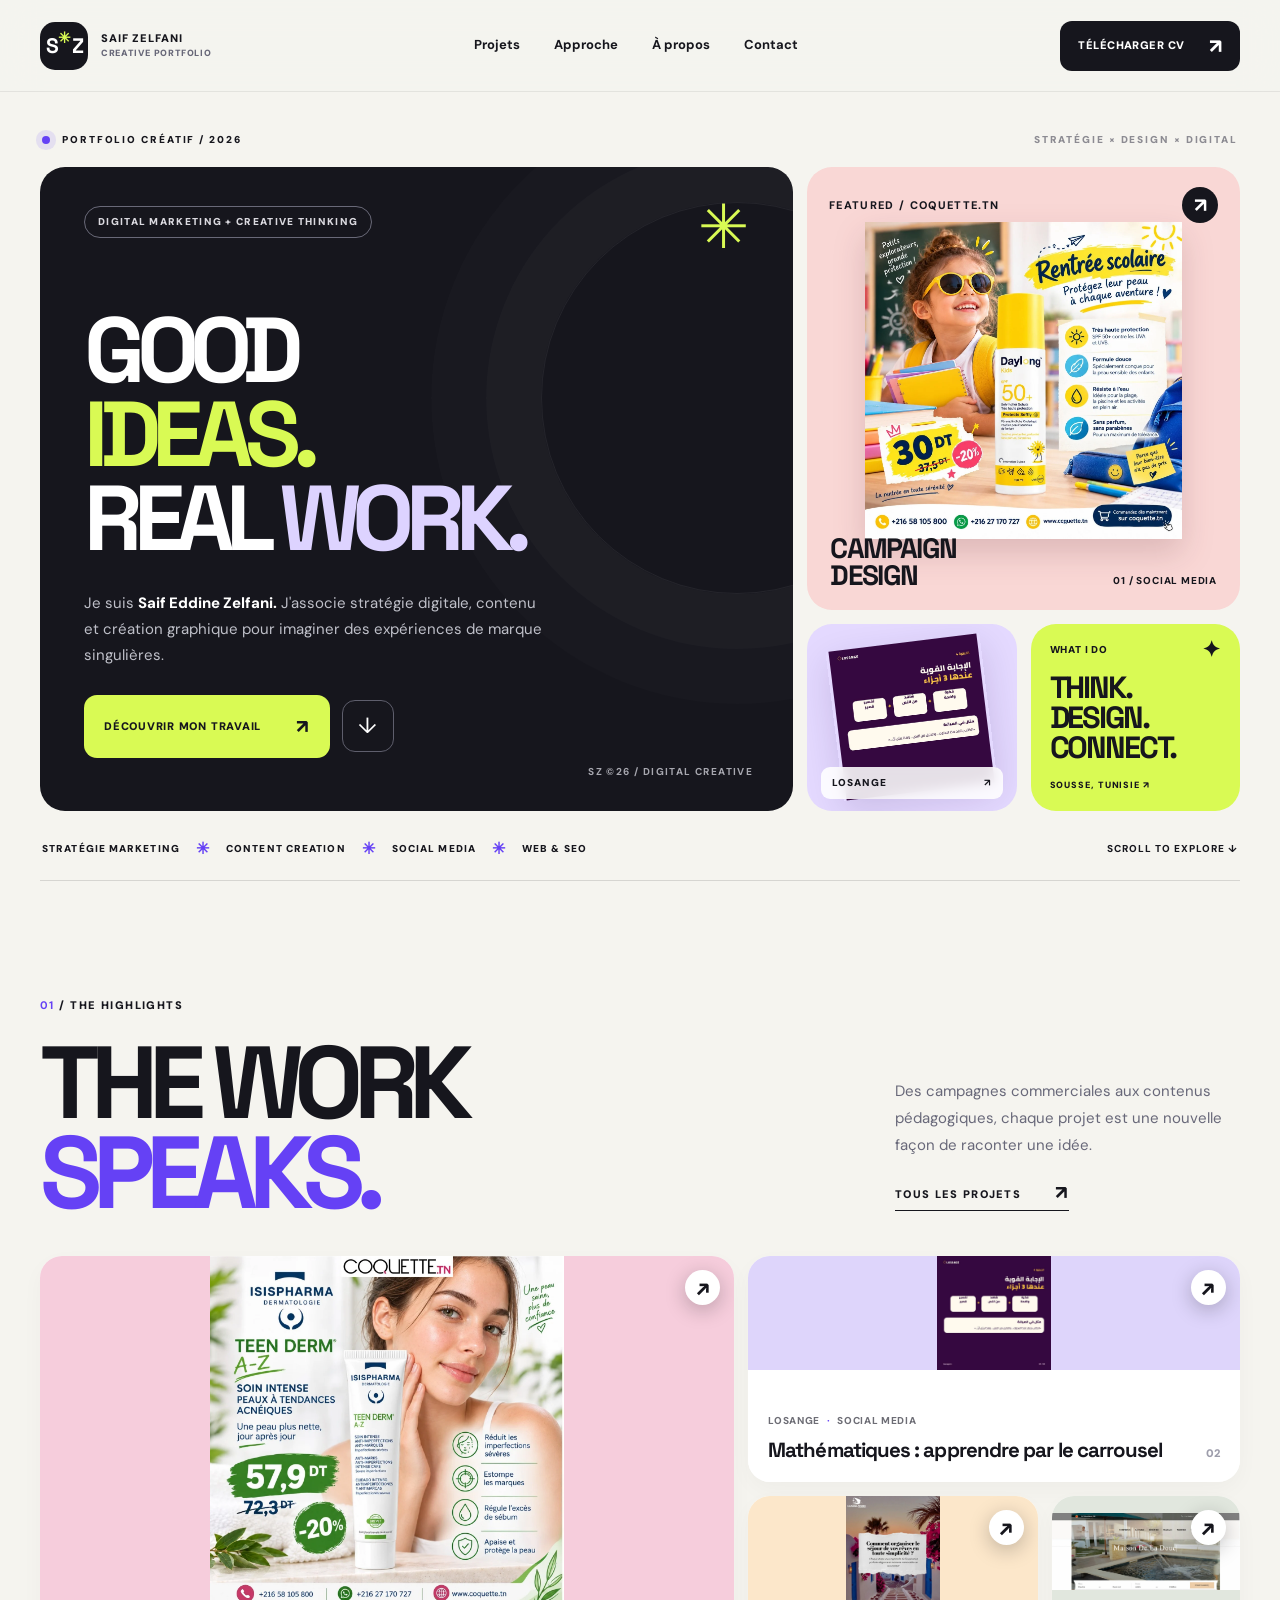
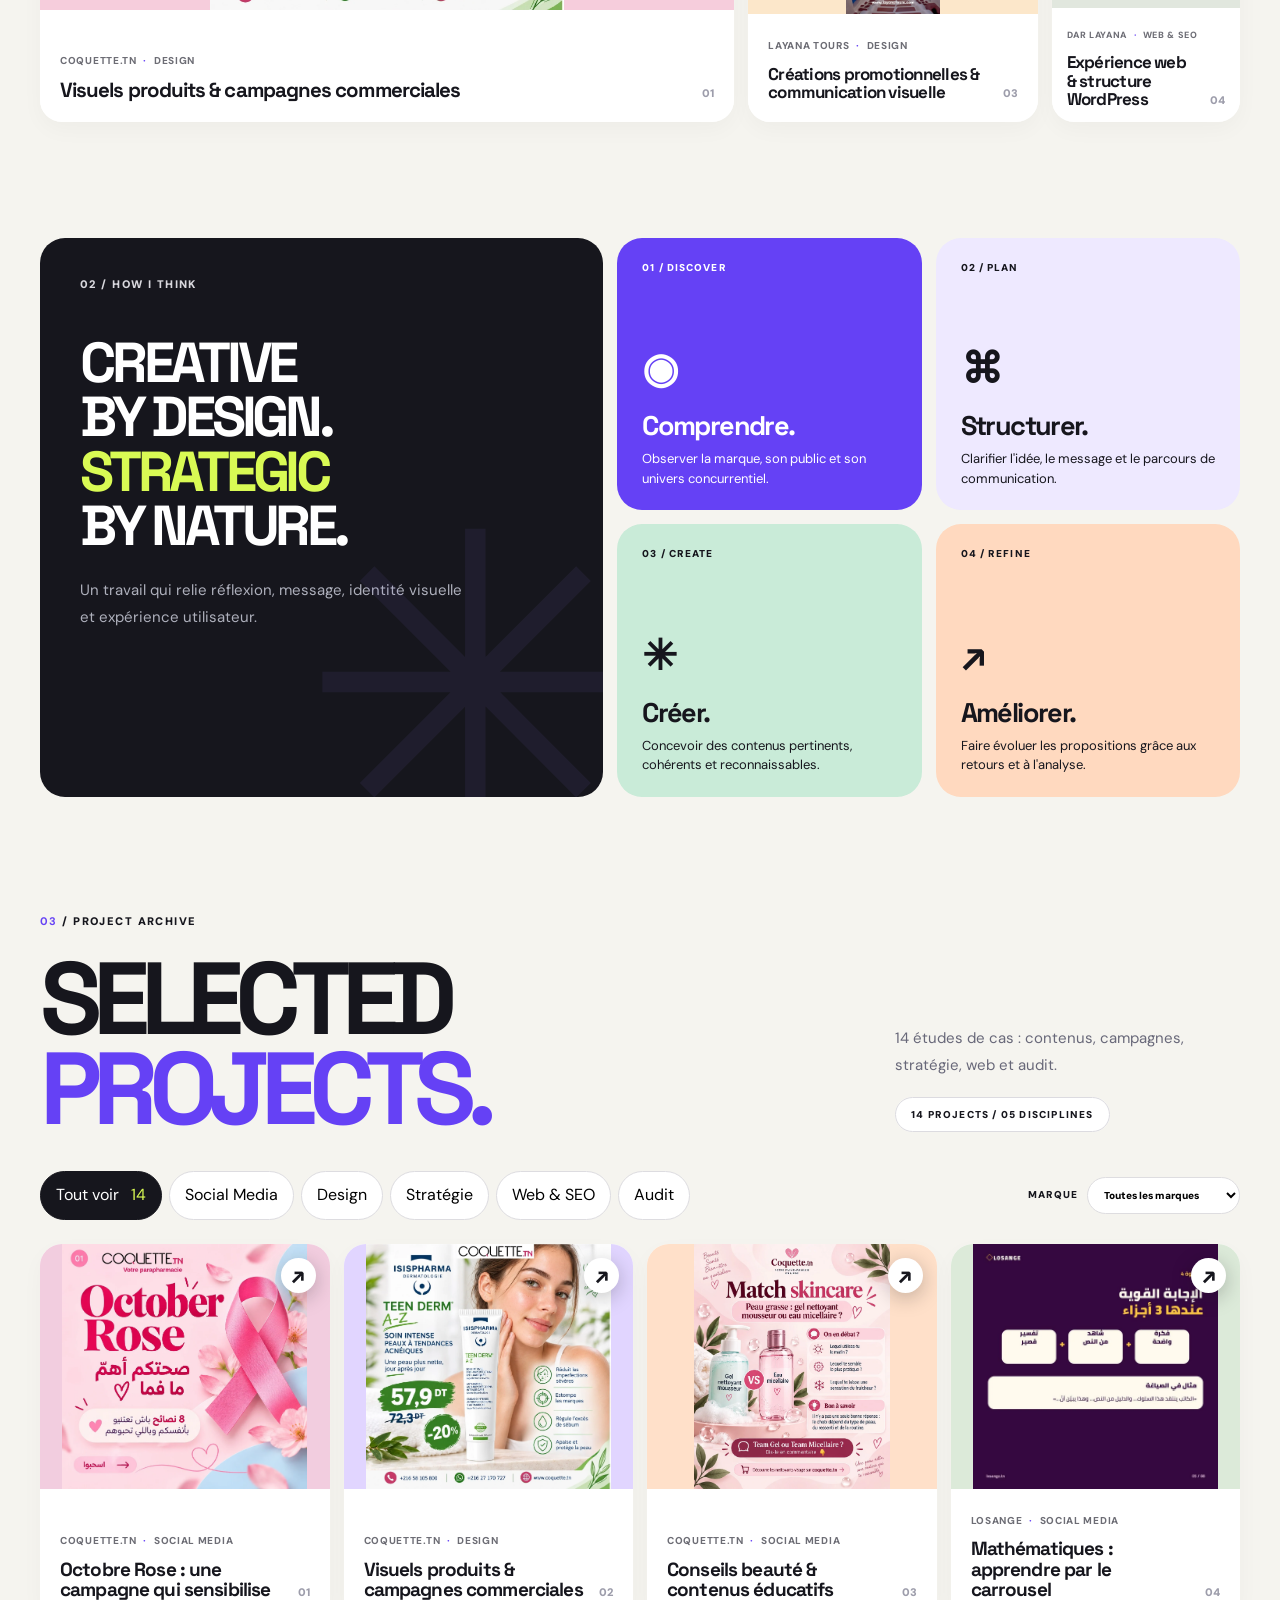
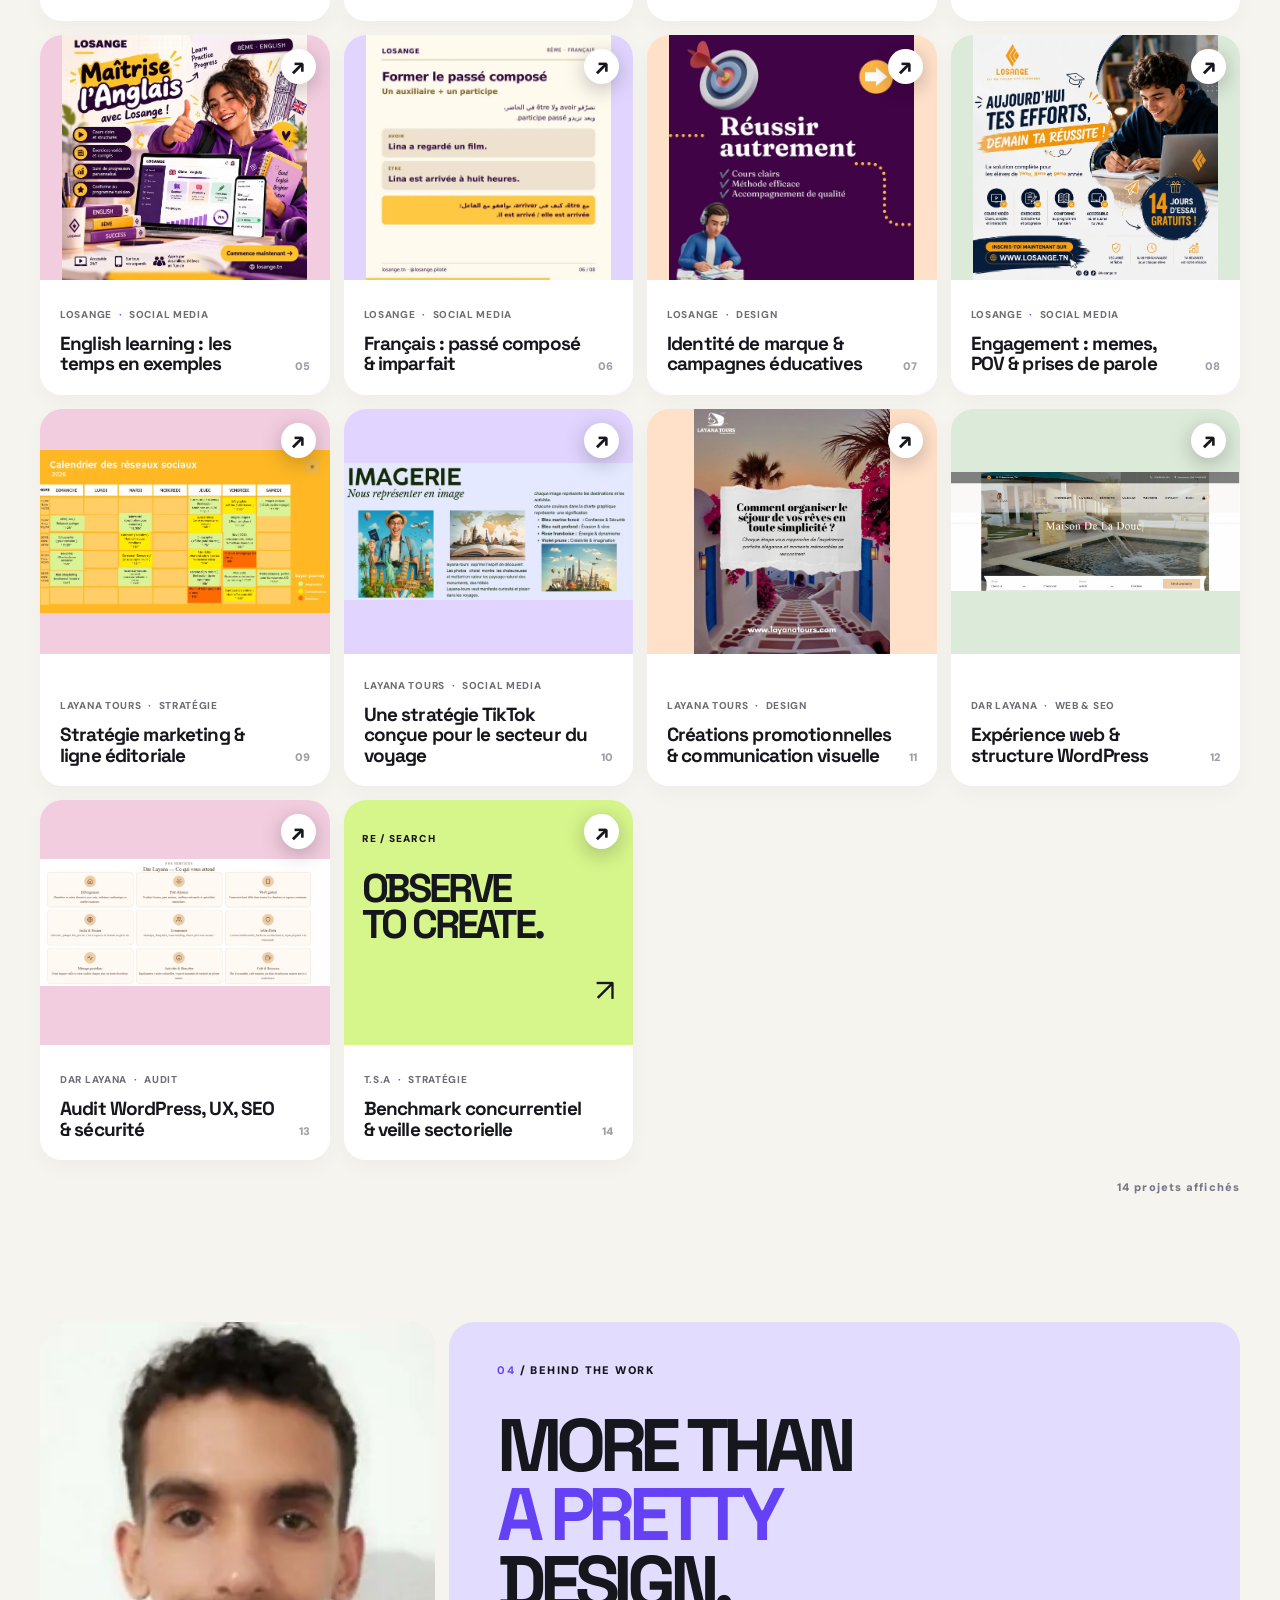
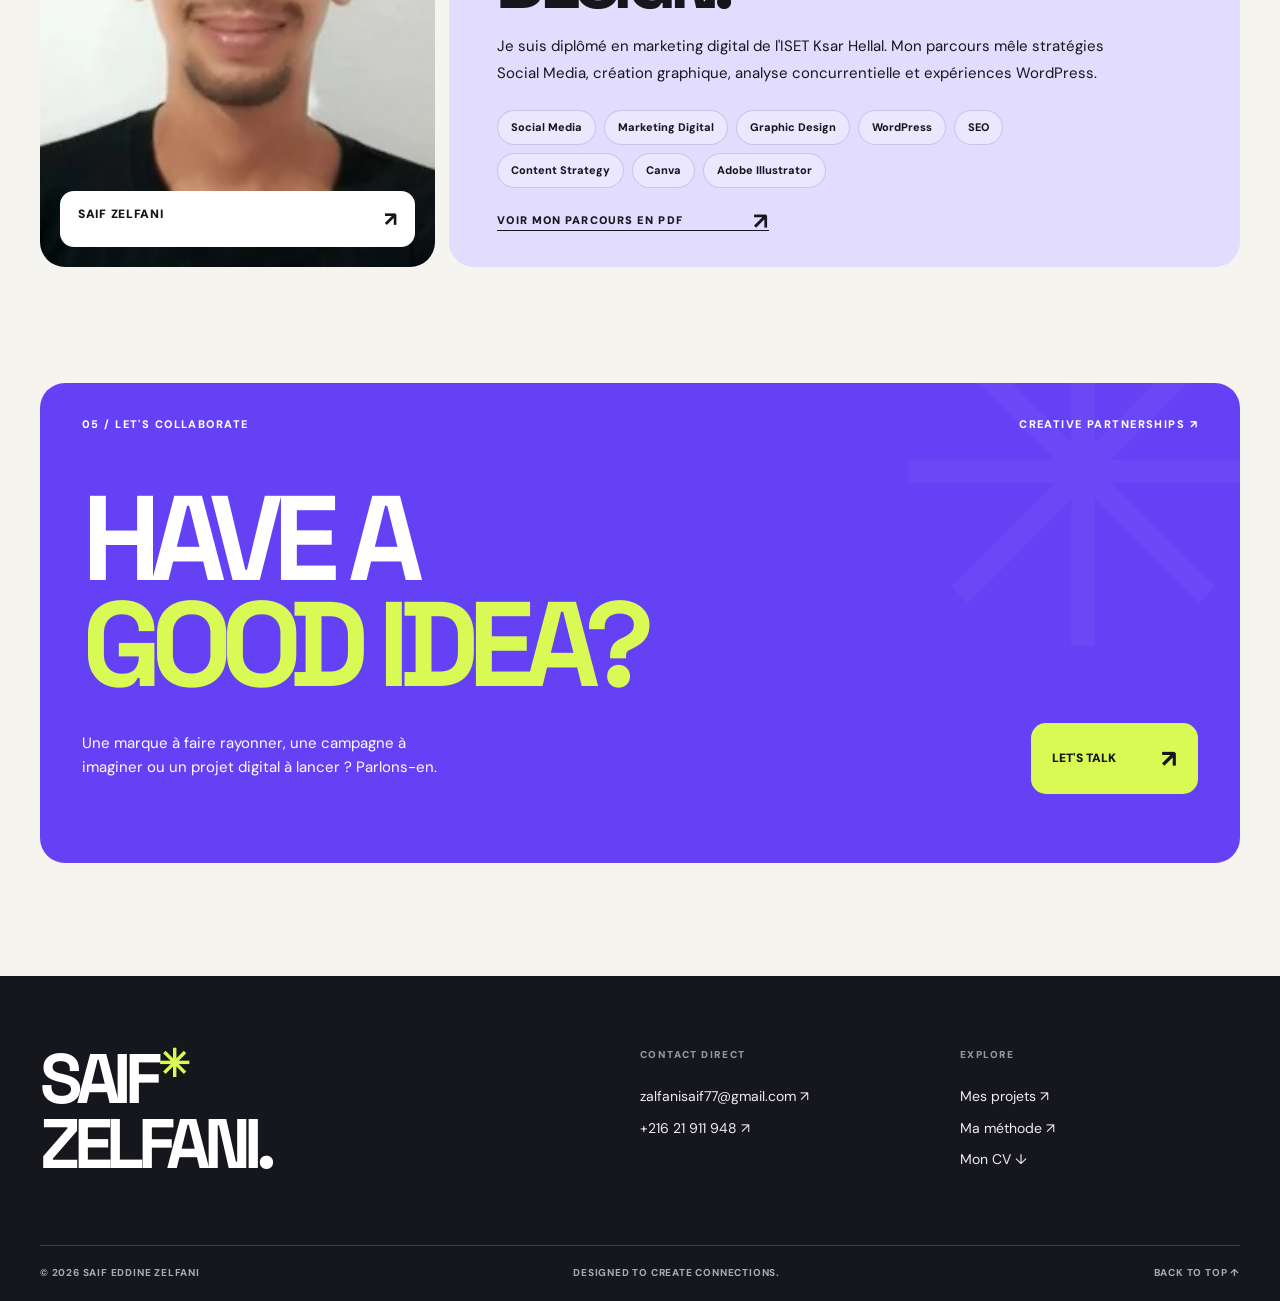
==== commit 52063af5: "Creative Bento Studio - Refonte professionnelle du portfolio" ====
--- a/index.html
+++ b/index.html
@@ -1,12 +1,88 @@
-<!doctype html><html lang="fr"><head><meta charset="utf-8"><meta name="viewport" content="width=device-width,initial-scale=1"><meta name="theme-color" content="#F7F6F2"><meta name="description" content="Portfolio de Saif Eddine Zelfani, marketing digital, stratégie, création et WordPress."><title>SAIF EDDINE ZELFANI — Creative Digital Marketing Portfolio</title><link rel="icon" href="favicon.svg" type="image/svg+xml"><link rel="stylesheet" href="style.css"><link rel="stylesheet" href="creative.css"></head><body><div class="scroll-progress" id="scroll-progress"></div><header class="site-header" id="site-header"><div class="header-inner page-wrap"><a href="index.html#accueil" class="brand" aria-label="Retour à l'accueil"><span class="brand-mark">SZ.</span><span class="brand-name">SAIF EDDINE<br>ZELFANI <b>©26</b></span></a><nav class="desktop-nav" aria-label="Navigation principale"><a href="index.html#accueil" data-nav="accueil">Accueil</a><a href="index.html#apropos" data-nav="apropos">À propos</a><a href="index.html#expertise" data-nav="expertise">Expertise</a><a href="index.html#projets" data-nav="projets">Projets</a><a href="index.html#parcours" data-nav="parcours">Parcours</a><a href="index.html#contact" data-nav="contact">Contact</a></nav><a class="nav-cv" href="documents/Saif_Eddine_Zelfani_CV.pdf" download="Saif_Eddine_Zelfani_CV.pdf">MON CV <span>↓</span></a><button class="mobile-toggle" type="button" id="menu-btn" aria-label="Ouvrir le menu" aria-expanded="false">☰</button></div></header><div class="mobile-panel" id="mobile-panel" role="dialog" aria-modal="true" aria-label="Menu principal" hidden><div class="mobile-panel-inner"><div><a href="index.html#accueil" class="mobile-link"><span>01</span>Accueil<span style="margin-left:auto">↗</span></a></div><div><a href="index.html#apropos" class="mobile-link"><span>02</span>À propos<span style="margin-left:auto">↗</span></a></div><div><a href="index.html#expertise" class="mobile-link"><span>03</span>Expertise<span style="margin-left:auto">↗</span></a></div><div><a href="index.html#projets" class="mobile-link"><span>04</span>Projets<span style="margin-left:auto">↗</span></a></div><div><a href="index.html#parcours" class="mobile-link"><span>05</span>Parcours<span style="margin-left:auto">↗</span></a></div><div><a href="index.html#contact" class="mobile-link"><span>06</span>Contact<span style="margin-left:auto">↗</span></a></div><a class="mobile-cv" href="documents/Saif_Eddine_Zelfani_CV.pdf" download="Saif_Eddine_Zelfani_CV.pdf">TÉLÉCHARGER MON CV ↓</a><p>SOUSSE, TUNISIE · DIGITAL MARKETING</p></div></div>
-<main>
-<section class="hero-section" id="accueil"><div class="page-wrap hero-content"><div class="hero-topline"><span class="availability"><i></i> PORTFOLIO DIGITAL · STRATÉGIE · CRÉATION</span><span class="hero-time">TUNISIE · UTC +1</span></div><div class="hero-split"><div class="hero-main"><p class="hero-eyebrow">HELLO, JE SUIS SAIF EDDINE. ↘</p><h1 class="hero-title"><span>JE TRANSFORME</span><span class="hero-title-accent">LES IDÉES <b>✳</b></span><span>EN IMPACT<span class="hero-period">.</span></span></h1><div class="hero-bottom"><p>Stratégie digitale, Social Media, création de contenu et expériences web. Une approche où <strong>la créativité rencontre l’analyse.</strong></p><div class="hero-actions"><a href="#projets" class="btn-dark">VOIR MES PROJETS <span>↗</span></a><a class="btn-underlined" href="documents/Saif_Eddine_Zelfani_CV.pdf" download="Saif_Eddine_Zelfani_CV.pdf">TÉLÉCHARGER MON CV ↓</a></div></div></div><aside class="hero-portrait-wrap"><div class="hero-portrait-card"><div class="hero-photo-backdrop"><span>STRATEGY / CREATIVITY / DIGITAL</span></div><img class="hero-photo" alt="Portrait professionnel de Saif Eddine Zelfani" src="images/portrait.webp"><span class="portrait-name">SAIF<br><em>ZELFANI.</em></span><span class="portrait-corner">© 2026</span></div><div class="portrait-sticker"><span>IDEAS<br>IN MOTION</span><b>↗</b></div><div class="hero-portrait-caption"><span>MARKETING DIGITAL</span><span>SOUSSE, TUNISIE ↗</span></div></aside></div><a class="scroll-cue" href="#apropos"><span>SCROLL POUR EXPLORER</span> ↓</a></div></section>
-<div class="marquee"><div class="marquee-track">STRATÉGIE DIGITALE <b>✳</b> CONTENT CREATION <b>✳</b> SOCIAL MEDIA <b>✳</b> CREATIVE THINKING <b>✳</b> WORDPRESS & SEO <b>✳</b> STRATÉGIE DIGITALE <b>✳</b> CONTENT CREATION <b>✳</b> SOCIAL MEDIA <b>✳</b> CREATIVE THINKING <b>✳</b> WORDPRESS & SEO <b>✳</b> STRATÉGIE DIGITALE <b>✳</b> CONTENT CREATION <b>✳</b> SOCIAL MEDIA <b>✳</b> CREATIVE THINKING <b>✳</b> WORDPRESS & SEO <b>✳</b> </div></div>
-<section class="about-section" id="apropos"><div class="page-wrap"><div class="section-label"><span>01 /</span><span>À PROPOS</span><span class="section-label-line"></span></div><div class="about-layout"><div class="about-head"><p>PLUS QU’UN MÉTIER,</p><h2>UNE FAÇON<br>DE <em>PENSER.</em></h2></div><div class="about-side"><div class="about-asterisk">✳</div><p class="about-lead">Je suis <strong>Saif Eddine Zelfani</strong>, spécialisé en marketing digital, avec un intérêt particulier pour la rencontre entre réflexion stratégique, communication visuelle et technologie.</p><p>Formé à l’ISET de Ksar Hellal, j’ai eu l’occasion de travailler sur des stratégies marketing pour le tourisme, des créations Social Media, des benchmarks concurrentiels et des projets web WordPress.</p><p>Ce qui me motive ? Comprendre une marque, trouver la bonne idée et lui donner une expression digitale cohérente.</p><div class="about-links"><a href="#parcours">DÉCOUVRIR MON PARCOURS ↗</a><a href="documents/Saif_Eddine_Zelfani_CV.pdf" download="Saif_Eddine_Zelfani_CV.pdf">MON CV ↓</a></div></div></div><div class="about-counters"><div><b>03</b><span>ENVIRONNEMENTS<br>DE STAGE</span></div><div><b>14</b><span>PROJETS & CAMPAGNES<br>PRÉSENTÉES</span></div><div><b>360°</b><span>VISION STRATÉGIE,<br>CRÉATION & WEB</span></div><div class="about-counters-tag">THINK.<br>CREATE.<br>CONNECT. ↗</div></div></div></section>
-<section class="expertise-section" id="expertise"><div class="page-wrap"><div class="section-label"><span>02 /</span><span>CE QUE JE FAIS</span><span class="section-label-line"></span></div><div class="section-intro split-heading"><div><span class="eyebrow-small">MON TERRAIN DE JEU</span><h2>UNE IDÉE.<br><em>PLUSIEURS</em><br>DIMENSIONS.</h2></div><div class="heading-description"><p>De l’insight initial au contenu final, j’aime construire des expériences digitales qui ont une direction, une intention et une identité.</p><span>01 — 06 SERVICES</span></div></div><div class="service-grid"><div class="service-card"><div class="service-top"><span>01 / 06</span><span>↗</span></div><h3>Stratégie digitale</h3><p>Étudier le marché, comprendre les audiences et organiser une communication claire.</p><small>Ciblage · Planning · Positionnement</small></div><div class="service-card"><div class="service-top"><span>02 / 06</span><span>↗</span></div><h3>Social Media</h3><p>Imaginer les piliers de contenu, construire les calendriers et adapter les formats.</p><small>Instagram · Facebook · TikTok</small></div><div class="service-card"><div class="service-top"><span>03 / 06</span><span>↗</span></div><h3>Contenu &amp; design</h3><p>Donner une identité aux idées grâce à la création visuelle et à la narration.</p><small>Canva · Illustrator · Photoshop</small></div><div class="service-card"><div class="service-top"><span>04 / 06</span><span>↗</span></div><h3>WordPress &amp; Web</h3><p>Concevoir des expériences web pertinentes, de la structure aux contenus.</p><small>WordPress · Elementor · UX</small></div><div class="service-card"><div class="service-top"><span>05 / 06</span><span>↗</span></div><h3>SEO &amp; visibilité</h3><p>Améliorer les bases de la visibilité organique et la clarté des contenus.</p><small>Contenu · Audit · Optimisation</small></div><div class="service-card"><div class="service-top"><span>06 / 06</span><span>↗</span></div><h3>Recherche &amp; analyse</h3><p>Observer le paysage concurrentiel et transformer les constats en pistes d’action.</p><small>Benchmark · Insights · KPI</small></div></div></div></section>
-<section class="creative-lead" id="creations"><div class="page-wrap"><span class="label">NOUVELLE SÉLECTION / CREATIVE PORTFOLIO</span><h2>DU CONCEPT<br>AU <em>CARROUSEL.</em></h2><p>Coquette.tn et Losange : des univers différents, une même intention — construire des créations lisibles, mémorables et adaptées aux publics. Découvrez les séries éducatives en français, anglais, arabe et les visuels de campagne, directement dans leur format d’origine.</p><div class="creative-stats"><span><strong>02</strong> Univers de marque</span><span><strong>08</strong> Nouvelles études créatives</span><span><strong>65</strong> Visuels organisés</span></div></div></section><section class="projects-section" id="projets"><div class="page-wrap"><div class="section-label"><span>03 /</span><span>CAMPAGNES & PROJETS</span><span class="section-label-line"></span></div><div class="section-intro projects-intro"><div><span class="eyebrow-small">SELECTED WORK / 2025—2026</span><h2>DES IDÉES.<br>DES <em>RÉALISATIONS.</em></h2></div><div class="heading-description"><p>Des carrousels pédagogiques, des campagnes de marque, des créations social media et des projets web — chaque réalisation est mise en contexte.</p><p class="projects-honesty">Les carrousels sont consultables slide par slide. Les créations originales sont conservées sans modification des logos ni des textes.</p></div></div><div class="filter-row" role="group" aria-label="Filtrer les projets"><button class="filter-btn selected" aria-pressed="true" type="button" data-filter="Tous">Tous (14)</button><button class="filter-btn " aria-pressed="false" type="button" data-filter="Stratégie">Stratégie</button><button class="filter-btn " aria-pressed="false" type="button" data-filter="Social Media">Social Media</button><button class="filter-btn " aria-pressed="false" type="button" data-filter="Design">Design</button><button class="filter-btn " aria-pressed="false" type="button" data-filter="Web &amp; SEO">Web &amp; SEO</button><button class="filter-btn " aria-pressed="false" type="button" data-filter="Audit">Audit</button></div><div class="project-grid" id="project-grid"><article class="project-card" data-category="Social Media"><a class="project-card-link" href="projets/coquette-octobre-rose/index.html"><div class="project-visual pink-studio"><img class="project-cover" src="images/creative-work/coquette-octobre-rose/01.webp" loading="lazy" decoding="async" alt="Création Coquette.tn — Carrousel de sensibilisation"><span class="project-visual-index">01 / 14</span><span class="project-floating-arrow">↗</span></div><div class="project-meta"><span>Coquette.tn <i>•</i> 2026</span><span>Social Media</span></div><div class="project-text"><h3>Octobre Rose : une campagne qui sensibilise</h3><p>Une narration visuelle autour de la sensibilisation et de la prévention.</p></div><div class="project-foot">5 VISUELS · VOIR LA GALERIE <span>↗</span></div></a></article><article class="project-card" data-category="Design"><a class="project-card-link" href="projets/coquette-campagnes-commerciales/index.html"><div class="project-visual pink-studio"><img class="project-cover" src="images/creative-work/coquette-campagnes-commerciales/01.webp" loading="lazy" decoding="async" alt="Création Coquette.tn — Campagnes de produits"><span class="project-visual-index">02 / 14</span><span class="project-floating-arrow">↗</span></div><div class="project-meta"><span>Coquette.tn <i>•</i> 2026</span><span>Design</span></div><div class="project-text"><h3>Visuels produits &amp; campagnes commerciales</h3><p>Designs commerciaux multi-marques pour la parapharmacie.</p></div><div class="project-foot">10 VISUELS · VOIR LA GALERIE <span>↗</span></div></a></article><article class="project-card" data-category="Social Media"><a class="project-card-link" href="projets/coquette-contenu-educatif/index.html"><div class="project-visual pink-studio"><img class="project-cover" src="images/creative-work/coquette-contenu-educatif/01.webp" loading="lazy" decoding="async" alt="Création Coquette.tn — Éducation &amp; conseil"><span class="project-visual-index">03 / 14</span><span class="project-floating-arrow">↗</span></div><div class="project-meta"><span>Coquette.tn <i>•</i> 2026</span><span>Social Media</span></div><div class="project-text"><h3>Conseils beauté &amp; contenus éducatifs</h3><p>La pédagogie au service d’une communication de marque plus utile.</p></div><div class="project-foot">5 VISUELS · VOIR LA GALERIE <span>↗</span></div></a></article><article class="project-card" data-category="Social Media"><a class="project-card-link" href="projets/losange-mathematiques/index.html"><div class="project-visual yellow-studio"><img class="project-cover" src="images/creative-work/losange-mathematiques/01.webp" loading="lazy" decoding="async" alt="Création Losange — Carrousel éducatif"><span class="project-visual-index">04 / 14</span><span class="project-floating-arrow">↗</span></div><div class="project-meta"><span>Losange <i>•</i> 2026</span><span>Social Media</span></div><div class="project-text"><h3>Mathématiques : apprendre par le carrousel</h3><p>Cours, exemples et exercices adaptés aux formats sociaux.</p></div><div class="project-foot">11 VISUELS · VOIR LA GALERIE <span>↗</span></div></a></article><article class="project-card" data-category="Social Media"><a class="project-card-link" href="projets/losange-anglais/index.html"><div class="project-visual yellow-studio"><img class="project-cover" src="images/creative-work/losange-anglais/01.webp" loading="lazy" decoding="async" alt="Création Losange — Carrousel pédagogique"><span class="project-visual-index">05 / 14</span><span class="project-floating-arrow">↗</span></div><div class="project-meta"><span>Losange <i>•</i> 2026</span><span>Social Media</span></div><div class="project-text"><h3>English learning : les temps en exemples</h3><p>Une grammaire claire et visuelle, pensée pour les écrans mobiles.</p></div><div class="project-foot">8 VISUELS · VOIR LA GALERIE <span>↗</span></div></a></article><article class="project-card" data-category="Social Media"><a class="project-card-link" href="projets/losange-francais/index.html"><div class="project-visual yellow-studio"><img class="project-cover" src="images/creative-work/losange-francais/01.webp" loading="lazy" decoding="async" alt="Création Losange — Carrousel pédagogique"><span class="project-visual-index">06 / 14</span><span class="project-floating-arrow">↗</span></div><div class="project-meta"><span>Losange <i>•</i> 2026</span><span>Social Media</span></div><div class="project-text"><h3>Français : passé composé &amp; imparfait</h3><p>Une narration pédagogique du concept à la mise en pratique.</p></div><div class="project-foot">8 VISUELS · VOIR LA GALERIE <span>↗</span></div></a></article><article class="project-card" data-category="Design"><a class="project-card-link" href="projets/losange-identite-campagnes/index.html"><div class="project-visual yellow-studio"><img class="project-cover" src="images/creative-work/losange-identite-campagnes/01.webp" loading="lazy" decoding="async" alt="Création Losange — Brand content"><span class="project-visual-index">07 / 14</span><span class="project-floating-arrow">↗</span></div><div class="project-meta"><span>Losange <i>•</i> 2026</span><span>Design</span></div><div class="project-text"><h3>Identité de marque &amp; campagnes éducatives</h3><p>Un univers pédagogique reconnaissable d’un format à l’autre.</p></div><div class="project-foot">11 VISUELS · VOIR LA GALERIE <span>↗</span></div></a></article><article class="project-card" data-category="Social Media"><a class="project-card-link" href="projets/losange-community-content/index.html"><div class="project-visual yellow-studio"><img class="project-cover" src="images/creative-work/losange-community-content/01.webp" loading="lazy" decoding="async" alt="Création Losange — Community &amp; humour"><span class="project-visual-index">08 / 14</span><span class="project-floating-arrow">↗</span></div><div class="project-meta"><span>Losange <i>•</i> 2026</span><span>Social Media</span></div><div class="project-text"><h3>Engagement : memes, POV &amp; prises de parole</h3><p>Humour et proximité pour faire exister la marque dans le quotidien.</p></div><div class="project-foot">7 VISUELS · VOIR LA GALERIE <span>↗</span></div></a></article><article class="project-card tone-peach" data-category="Stratégie"><a class="project-card-link" href="projets/layana-strategie-digitale/index.html"><div class="project-visual"><img class="project-cover" loading="lazy" src="images/editorial-calendar.webp" alt="Calendrier éditorial 2026 élaboré pour Layana Tours"><span class="project-visual-index">09 / 14</span><span class="project-floating-arrow">↗</span></div><div class="project-meta"><span>Layana Tours <i>•</i> 2026</span><span>Stratégie</span></div><div class="project-text"><h3>Stratégie marketing &amp; ligne éditoriale</h3><p>Une démarche de marketing digital articulée autour des audiences, du positionnement et d’un calendrier de contenus multicanal.</p></div><div class="project-foot">DÉCOUVRIR LE PROJET <span>↗</span></div></a></article><article class="project-card tone-lavender" data-category="Social Media"><a class="project-card-link" href="projets/layana-strategie-tiktok/index.html"><div class="project-visual"><img class="project-cover" loading="lazy" src="images/tiktok-imagery.webp" alt="Planche d’imagerie et direction photographique pour la stratégie TikTok"><span class="project-visual-index">10 / 14</span><span class="project-floating-arrow">↗</span></div><div class="project-meta"><span>Layana Tours <i>•</i> 2026</span><span>Social Media</span></div><div class="project-text"><h3>Une stratégie TikTok conçue pour le secteur du voyage</h3><p>Analyse d’audience, territoire visuel, piliers de contenu et approche d’engagement autour de la vidéo courte.</p></div><div class="project-foot">DÉCOUVRIR LE PROJET <span>↗</span></div></a></article><article class="project-card tone-sand" data-category="Design"><a class="project-card-link" href="projets/layana-creations-social-media/index.html"><div class="project-visual"><img class="project-cover" loading="lazy" src="images/layana-editorial.webp" alt="Création Layana Tours pour un séjour à Sousse"><span class="project-visual-index">11 / 14</span><span class="project-floating-arrow">↗</span></div><div class="project-meta"><span>Layana Tours <i>•</i> 2026</span><span>Design</span></div><div class="project-text"><h3>Créations promotionnelles &amp; communication visuelle</h3><p>Des visuels de campagne qui associent informations commerciales, émotion et projection dans l’expérience de voyage.</p></div><div class="project-foot">DÉCOUVRIR LE PROJET <span>↗</span></div></a></article><article class="project-card tone-blue" data-category="Web &amp; SEO"><a class="project-card-link" href="projets/dar-layana-experience-wordpress/index.html"><div class="project-visual"><img class="project-cover" loading="lazy" src="images/dar-home.webp" alt="Capture de la page d’accueil du site Dar Layana réalisé sous WordPress"><span class="project-visual-index">12 / 14</span><span class="project-floating-arrow">↗</span></div><div class="project-meta"><span>Dar Layana <i>•</i> 2026</span><span>Web & SEO</span></div><div class="project-text"><h3>Expérience web &amp; structure WordPress</h3><p>Travail de conception de site et examen d’une expérience numérique pour une maison d’hôtes à Hammamet.</p></div><div class="project-foot">DÉCOUVRIR LE PROJET <span>↗</span></div></a></article><article class="project-card tone-mint" data-category="Audit"><a class="project-card-link" href="projets/dar-layana-audit-digital/index.html"><div class="project-visual"><img class="project-cover" loading="lazy" src="images/dar-services.webp" alt="Section de présentation de Dar Layana examinée dans le cadre de l’audit UX"><span class="project-visual-index">13 / 14</span><span class="project-floating-arrow">↗</span></div><div class="project-meta"><span>Dar Layana <i>•</i> 2026</span><span>Audit</span></div><div class="project-text"><h3>Audit WordPress, UX, SEO &amp; sécurité</h3><p>Une étude structurée des composantes du site : interface d’administration, expérience utilisateur, visibilité et points de vigilance technique.</p></div><div class="project-foot">DÉCOUVRIR LE PROJET <span>↗</span></div></a></article><article class="project-card tone-coral" data-category="Stratégie"><a class="project-card-link" href="projets/recherche-concurrentielle-marketing/index.html"><div class="project-visual"><div class="research-art"><span>INSIGHT /</span><b>RE<br>SEARCH.</b><small>01 — OBSERVER<br>02 — COMPARER<br>03 — COMPRENDRE</small></div><span class="project-visual-index">14 / 14</span><span class="project-floating-arrow">↗</span></div><div class="project-meta"><span>T.S.A — Agence de communication <i>•</i> 2025</span><span>Stratégie</span></div><div class="project-text"><h3>Benchmark concurrentiel &amp; veille sectorielle</h3><p>Travail de veille et de comparaison de la communication sur les réseaux sociaux dans deux secteurs de consommation.</p></div><div class="project-foot">DÉCOUVRIR LE PROJET <span>↗</span></div></a></article></div></div></section>
-<section class="statement-section"><div class="page-wrap"><span class="statement-small">MON ÉTAT D’ESPRIT ↘</span><p>LA CRÉATIVITÉ ATTIRE.<br><em>LA STRATÉGIE</em> DONNE DU SENS.<br>LE DIGITAL LES RELIE<span>.</span></p><div class="statement-bottom"><span>CREATIVE THINKING.</span><span>DIGITAL IMPACT. ©26</span></div></div></section>
-<section class="skills-section" id="competences"><div class="page-wrap"><div class="section-label"><span>04 /</span><span>OUTILS & COMPÉTENCES</span><span class="section-label-line"></span></div><div class="skills-layout"><div><h2>LA BOÎTE<br><em>À IDÉES.</em></h2><p>Un éventail de compétences complémentaires pour donner vie à des projets marketing et digitaux.</p></div><div class="skills-lists"><div><h3>STRATÉGIE & CONTENU</h3><div class="skill-chips"><span>Marketing digital</span><span>Stratégie de contenu</span><span>Social Media</span><span>Benchmark</span><span>Calendrier éditorial</span><span>SEO</span><span>Analyse des KPI</span></div></div><div><h3>DESIGN & WEB</h3><div class="skill-chips"><span>Canva</span><span>Adobe Illustrator</span><span>Adobe Photoshop</span><span>WordPress</span><span>Elementor</span><span>Création graphique</span><span>UX / contenu</span></div></div><div class="language-block"><h3>LANGUES</h3><p>Anglais — courant <span>·</span> Français — intermédiaire <span>·</span> Allemand — débutant</p></div></div></div></div></section>
-<section class="journey-section" id="parcours"><div class="page-wrap"><div class="section-label"><span>05 /</span><span>MON PARCOURS</span><span class="section-label-line"></span></div><div class="journey-layout"><div><span class="eyebrow-small">THE JOURNEY SO FAR</span><h2>CHAQUE<br>ÉTAPE<br><em>COMPTE.</em></h2><p>Une progression à travers la découverte professionnelle, l’analyse marketing et la création digitale.</p></div><div class="timeline"><div class="timeline-item"><div class="timeline-marker">01</div><div class="timeline-main"><span class="timeline-date">02 — 05 / 2026</span><h3>STAGE DE FIN D’ÉTUDES</h3><strong>Layana Tours</strong><p>Stratégie marketing digitale, création de contenu, réflexion social media et projet WordPress Dar Layana.</p></div><span class="timeline-arrow">↗</span></div><div class="timeline-item"><div class="timeline-marker">02</div><div class="timeline-main"><span class="timeline-date">01 / 2025</span><h3>STAGE DE PERFECTIONNEMENT</h3><strong>T.S.A — Agence de communication</strong><p>Benchmarks concurrentiels dans les secteurs textile et papier hygiénique.</p></div><span class="timeline-arrow">↗</span></div><div class="timeline-item"><div class="timeline-marker">03</div><div class="timeline-main"><span class="timeline-date">01 / 2024</span><h3>STAGE D’INITIATION</h3><strong>BIAT</strong><p>Découverte de l’environnement professionnel du secteur bancaire.</p></div><span class="timeline-arrow">↗</span></div><div class="timeline-item"><div class="timeline-marker">04</div><div class="timeline-main"><span class="timeline-date">2024 — 2026</span><h3>LICENCE EN MARKETING DIGITAL</h3><strong>ISET Ksar Hellal</strong><p>Formation supérieure en marketing digital.</p></div><span class="timeline-arrow">↗</span></div><div class="timeline-item"><div class="timeline-marker">05</div><div class="timeline-main"><span class="timeline-date">2023</span><h3>BACCALAURÉAT</h3><strong>Économie et Gestion</strong><p>Lycée secondaire de Zaouiet, Ksiba et Thrayet.</p></div><span class="timeline-arrow">↗</span></div></div></div></div></section>
-<section class="contact-section" id="contact"><div class="page-wrap"><div class="section-label"><span>06 /</span><span>PARLONS D’UN PROJET</span><span class="section-label-line"></span></div><div class="contact-layout"><div><p class="eyebrow-small">READY TO CONNECT?</p><h2>ET SI ON<br>CRÉAIT <em>QUELQUE<br>CHOSE DE BIEN ?</em></h2><p class="contact-description">Une collaboration, un projet marketing, une idée de marque ou simplement une conversation ? Écrivez-moi.</p><a class="big-email" href="mailto:zalfanisaif77@gmail.com">ZALFANISAIF77@GMAIL.COM ↗</a><div class="contact-details"><a href="tel:+21621911948">☎ +216 21 911 948</a><span>⌖ Sousse, Tunisie</span></div></div><div class="contact-form-side"><div class="contact-form-head"><span>UNE IDÉE À PARTAGER ?</span><span>↗</span></div><form id="contact-form" class="contact-form"><div class="form-grid"><label>VOTRE NOM<input name="name" required maxlength="120" placeholder="Votre nom"></label><label>VOTRE EMAIL<input type="email" name="email" required maxlength="200" placeholder="vous@exemple.com"></label></div><label>VOTRE PROJET<input name="subject" required maxlength="180" placeholder="Une idée, une collaboration..."></label><label>VOTRE MESSAGE<textarea name="message" required minlength="10" maxlength="4000" rows="4" placeholder="Parlez-moi un peu de votre projet..."></textarea></label><button class="contact-submit" type="submit">PRÉPARER MON EMAIL ↗</button><p id="mail-status" class="form-message" role="status" hidden>Votre messagerie va s’ouvrir avec un message prérempli. Terminez l’envoi depuis votre application de messagerie.</p></form></div></div></div></section>
-</main><footer class="footer"><div class="page-wrap"><div class="footer-main"><div><a href="index.html#accueil" class="footer-brand">SAIF<br>ZELFANI<span>✳</span></a><p>DIGITAL MARKETING / STRATEGY / CREATIVE THINKING</p></div><a href="index.html#accueil" class="back-top">RETOUR EN HAUT ↑</a></div><div class="footer-bottom"><span>© 2026 SAIF EDDINE ZELFANI. TOUS DROITS RÉSERVÉS.</span><span>CONÇU POUR CRÉER DES CONNEXIONS.</span><a href="documents/Saif_Eddine_Zelfani_CV.pdf" download="Saif_Eddine_Zelfani_CV.pdf">TÉLÉCHARGER LE CV ↓</a></div></div></footer><script src="site.js" defer></script></body></html>+<!doctype html>
+<html lang="fr">
+<head>
+<meta charset="utf-8">
+<meta name="viewport" content="width=device-width, initial-scale=1">
+<meta name="theme-color" content="#14141b">
+<meta name="description" content="Portfolio de Saif Eddine Zelfani : stratégie marketing digital, Social Media, création graphique, WordPress et SEO. Projets Coquette.tn, Losange, Layana Tours et Dar Layana.">
+<title>Saif Eddine Zelfani — Digital Marketing & Creative Portfolio</title>
+<meta property="og:type" content="website">
+<meta property="og:title" content="Saif Eddine Zelfani — Creative Bento Portfolio">
+<meta property="og:description" content="Stratégie, création, expériences digitales. Découvrez les projets et campagnes de Saif Eddine Zelfani.">
+<meta property="og:image" content="https://zalfanisaif77-cell.github.io/saif-zelfani-portfolio/images/og-cover.png">
+<link rel="icon" href="favicon.svg" type="image/svg+xml">
+<link rel="preconnect" href="https://fonts.googleapis.com">
+<link rel="preconnect" href="https://fonts.gstatic.com" crossorigin>
+<link href="https://fonts.googleapis.com/css2?family=DM+Sans:wght@400;500;600;700;800&family=Space+Grotesk:wght@400;500;600;700&display=swap" rel="stylesheet">
+<link rel="stylesheet" href="bento.css">
+<script type="application/ld+json">{"@context":"https://schema.org","@type":"Person","name":"Saif Eddine Zelfani","jobTitle":"Digital Marketing & Creative Strategy","email":"mailto:zalfanisaif77@gmail.com","address":{"@type":"PostalAddress","addressLocality":"Sousse","addressCountry":"TN"},"url":"https://zalfanisaif77-cell.github.io/saif-zelfani-portfolio/"}</script>
+</head>
+<body class="bento-home">
+<a href="#main" class="bn-skip">Aller au contenu</a>
+<div class="bn-progress" id="bn-progress"></div>
+<header class="bn-header" id="bn-header">
+  <div class="bn-shell bn-nav-row">
+    <a href="#top" class="bn-logo" aria-label="Saif Zelfani, accueil"><span class="bn-logo-mark">S<span>✳</span>Z</span><span class="bn-logo-name">SAIF ZELFANI<br><small>CREATIVE PORTFOLIO</small></span></a>
+    <nav class="bn-nav-links" aria-label="Navigation principale">
+      <a href="#work">Projets</a><a href="#method">Approche</a><a href="#about">À propos</a><a href="#contact">Contact</a>
+    </nav>
+    <div class="bn-nav-actions"><a class="bn-cv" href="documents/Saif_Eddine_Zelfani_CV.pdf" download>TÉLÉCHARGER CV <span aria-hidden="true">↗</span></a><button type="button" id="bn-menu-button" class="bn-menu-button" aria-expanded="false" aria-controls="bn-menu" aria-label="Ouvrir le menu"><span></span><span></span></button></div>
+  </div>
+</header>
+<nav class="bn-mobile-menu" id="bn-menu" aria-label="Navigation mobile" hidden><a href="#work">01 / Projets <span>↗</span></a><a href="#method">02 / Approche <span>↗</span></a><a href="#about">03 / À propos <span>↗</span></a><a href="#contact">04 / Contact <span>↗</span></a><a href="documents/Saif_Eddine_Zelfani_CV.pdf" download>Télécharger le CV ↓</a></nav>
+<main id="main">
+  <section class="bn-hero bn-shell" id="top" aria-labelledby="bn-title">
+    <div class="bn-overline"><span><b class="bn-pulse"></b> PORTFOLIO CRÉATIF / 2026</span><span>STRATÉGIE × DESIGN × DIGITAL</span></div>
+    <div class="bn-hero-grid">
+      <div class="bn-hero-major bn-card">
+        <div class="bn-hero-major-top"><span class="bn-chip bn-chip-dark">DIGITAL MARKETING + CREATIVE THINKING</span><span class="bn-asterisk" aria-hidden="true">✳</span></div>
+        <h1 id="bn-title">GOOD<br><span>IDEAS.</span><br>REAL <em>WORK.</em></h1>
+        <p>Je suis <strong>Saif Eddine Zelfani.</strong> J'associe stratégie digitale, contenu et création graphique pour imaginer des expériences de marque singulières.</p>
+        <div class="bn-hero-cta"><a class="bn-button bn-button-lime" href="#work">DÉCOUVRIR MON TRAVAIL <span>↗</span></a><a class="bn-round-outline" href="#about" aria-label="Découvrir mon profil">↓</a></div>
+        <div class="bn-hero-noise" aria-hidden="true"></div><span class="bn-hero-index">SZ ©26 / DIGITAL CREATIVE</span>
+      </div>
+      <div class="bn-hero-side">
+        <a class="bn-hero-feature bn-card" href="projets/coquette-campagnes-commerciales/index.html" aria-label="Découvrir mes campagnes Coquette.tn">
+          <div class="bn-feature-label"><span>FEATURED / COQUETTE.TN</span><span class="bn-float-arrow">↗</span></div>
+          <img src="images/creative-work/coquette-campagnes-commerciales/04.webp" alt="Visuel de campagne commerciale créé pour Coquette.tn" loading="eager" fetchpriority="high">
+          <div class="bn-feature-footer"><strong>CAMPAIGN<br>DESIGN</strong><small>01 / SOCIAL MEDIA</small></div>
+        </a>
+        <div class="bn-side-mini-row">
+          <a class="bn-mini-project bn-card" href="projets/losange-mathematiques/index.html" aria-label="Voir les carrousels de mathématiques Losange"><img src="images/creative-work/losange-mathematiques/01.webp" alt="Création pédagogique Losange — mathématiques" loading="eager"><span>LOSANGE <b>↗</b></span></a>
+          <div class="bn-mini-info bn-card"><span>WHAT I DO <i>✦</i></span><strong>THINK.<br>DESIGN.<br>CONNECT.</strong><small>SOUSSE, TUNISIE ↗</small></div>
+        </div>
+      </div>
+    </div>
+    <div class="bn-hero-bottom"><div class="bn-ticker"><span>STRATÉGIE MARKETING</span><b>✳</b><span>CONTENT CREATION</span><b>✳</b><span>SOCIAL MEDIA</span><b>✳</b><span>WEB & SEO</span></div><a href="#work">SCROLL TO EXPLORE ↓</a></div>
+  </section>
+  <section class="bn-selected bn-section" id="selected"><div class="bn-shell"><div class="bn-section-head"><div><span class="bn-eyebrow"><b>01</b> / THE HIGHLIGHTS</span><h2>THE WORK<br><em>SPEAKS.</em></h2></div><div class="bn-head-side"><p>Des campagnes commerciales aux contenus pédagogiques, chaque projet est une nouvelle façon de raconter une idée.</p><a class="bn-text-link" href="#work">TOUS LES PROJETS <span>↗</span></a></div></div><div class="bn-feature-grid"><article class="bn-work-tile bn-feature-1" data-category="Design" data-brand="Coquette.tn"><a href="projets/coquette-campagnes-commerciales/index.html" aria-label="Découvrir : Visuels produits &amp; campagnes commerciales"><div class="bn-work-art"><img src="images/creative-work/coquette-campagnes-commerciales/01.webp" alt="Visuels produits &amp; campagnes commerciales" loading="eager" decoding="async"><span class="bn-tile-arrow" aria-hidden="true">↗</span></div><div class="bn-work-caption"><div><span class="bn-meta">Coquette.tn <span class="bn-dot">·</span> Design</span><h3>Visuels produits &amp; campagnes commerciales</h3></div><span class="bn-tile-index">01</span></div></a></article>
+<article class="bn-work-tile bn-feature-2" data-category="Social Media" data-brand="Losange"><a href="projets/losange-mathematiques/index.html" aria-label="Découvrir : Mathématiques : apprendre par le carrousel"><div class="bn-work-art"><img src="images/creative-work/losange-mathematiques/01.webp" alt="Mathématiques : apprendre par le carrousel" loading="eager" decoding="async"><span class="bn-tile-arrow" aria-hidden="true">↗</span></div><div class="bn-work-caption"><div><span class="bn-meta">Losange <span class="bn-dot">·</span> Social Media</span><h3>Mathématiques : apprendre par le carrousel</h3></div><span class="bn-tile-index">02</span></div></a></article>
+<article class="bn-work-tile bn-feature-3" data-category="Design" data-brand="Layana Tours"><a href="projets/layana-creations-social-media/index.html" aria-label="Découvrir : Créations promotionnelles &amp; communication visuelle"><div class="bn-work-art"><img src="images/layana-editorial.webp" alt="Créations promotionnelles &amp; communication visuelle" loading="eager" decoding="async"><span class="bn-tile-arrow" aria-hidden="true">↗</span></div><div class="bn-work-caption"><div><span class="bn-meta">Layana Tours <span class="bn-dot">·</span> Design</span><h3>Créations promotionnelles &amp; communication visuelle</h3></div><span class="bn-tile-index">03</span></div></a></article>
+<article class="bn-work-tile bn-feature-4" data-category="Web &amp; SEO" data-brand="Dar Layana"><a href="projets/dar-layana-experience-wordpress/index.html" aria-label="Découvrir : Expérience web &amp; structure WordPress"><div class="bn-work-art"><img src="images/dar-home.webp" alt="Expérience web &amp; structure WordPress" loading="eager" decoding="async"><span class="bn-tile-arrow" aria-hidden="true">↗</span></div><div class="bn-work-caption"><div><span class="bn-meta">Dar Layana <span class="bn-dot">·</span> Web &amp; SEO</span><h3>Expérience web &amp; structure WordPress</h3></div><span class="bn-tile-index">04</span></div></a></article></div></div></section>
+  <section class="bn-method bn-section" id="method"><div class="bn-shell"><div class="bn-method-grid">
+    <div class="bn-method-lead bn-card"><span class="bn-eyebrow">02 / HOW I THINK</span><h2>CREATIVE<br>BY DESIGN.<br><em>STRATEGIC</em><br>BY NATURE.</h2><p>Un travail qui relie réflexion, message, identité visuelle et expérience utilisateur.</p><div class="bn-method-symbol" aria-hidden="true">✳</div></div>
+    <div class="bn-method-cells"><article class="bn-method-cell bn-card bn-method-purple"><span>01 / DISCOVER</span><span class="bn-method-icon">◉</span><h3>Comprendre.</h3><p>Observer la marque, son public et son univers concurrentiel.</p></article><article class="bn-method-cell bn-card bn-method-cream"><span>02 / PLAN</span><span class="bn-method-icon">⌘</span><h3>Structurer.</h3><p>Clarifier l'idée, le message et le parcours de communication.</p></article><article class="bn-method-cell bn-card bn-method-mint"><span>03 / CREATE</span><span class="bn-method-icon">✳</span><h3>Créer.</h3><p>Concevoir des contenus pertinents, cohérents et reconnaissables.</p></article><article class="bn-method-cell bn-card bn-method-peach"><span>04 / REFINE</span><span class="bn-method-icon">↗</span><h3>Améliorer.</h3><p>Faire évoluer les propositions grâce aux retours et à l'analyse.</p></article></div>
+  </div></div></section>
+  <section class="bn-work bn-section" id="work"><div class="bn-shell"><div class="bn-section-head bn-section-head-work"><div><span class="bn-eyebrow"><b>03</b> / PROJECT ARCHIVE</span><h2>SELECTED<br><em>PROJECTS.</em></h2></div><div class="bn-head-side"><p>14 études de cas : contenus, campagnes, stratégie, web et audit.</p><span class="bn-archive-mark">14 PROJECTS / 05 DISCIPLINES</span></div></div>
+  <div class="bn-filters" aria-label="Filtres de projets"><div class="bn-filter-group" id="bn-filters-categories"><button type="button" data-bn-category="Tous" aria-pressed="true" class="is-active">Tout voir <span>14</span></button><button type="button" data-bn-category="Social Media" aria-pressed="false">Social Media</button><button type="button" data-bn-category="Design" aria-pressed="false">Design</button><button type="button" data-bn-category="Stratégie" aria-pressed="false">Stratégie</button><button type="button" data-bn-category="Web & SEO" aria-pressed="false">Web & SEO</button><button type="button" data-bn-category="Audit" aria-pressed="false">Audit</button></div><label class="bn-brand-control">MARQUE <select id="bn-brand-filter"><option value="Tous">Toutes les marques</option><option>Coquette.tn</option><option>Losange</option><option>Layana Tours</option><option>Dar Layana</option><option>T.S.A</option></select></label></div>
+  <div class="bn-project-grid" id="bn-project-grid"><article class="bn-work-tile bn-gallery-item bn-var-1" data-category="Social Media" data-brand="Coquette.tn"><a href="projets/coquette-octobre-rose/index.html" aria-label="Découvrir : Octobre Rose : une campagne qui sensibilise"><div class="bn-work-art"><img src="images/creative-work/coquette-octobre-rose/01.webp" alt="Octobre Rose : une campagne qui sensibilise" loading="lazy" decoding="async"><span class="bn-tile-arrow" aria-hidden="true">↗</span></div><div class="bn-work-caption"><div><span class="bn-meta">Coquette.tn <span class="bn-dot">·</span> Social Media</span><h3>Octobre Rose : une campagne qui sensibilise</h3></div><span class="bn-tile-index">01</span></div></a></article>
+<article class="bn-work-tile bn-gallery-item bn-var-2" data-category="Design" data-brand="Coquette.tn"><a href="projets/coquette-campagnes-commerciales/index.html" aria-label="Découvrir : Visuels produits &amp; campagnes commerciales"><div class="bn-work-art"><img src="images/creative-work/coquette-campagnes-commerciales/01.webp" alt="Visuels produits &amp; campagnes commerciales" loading="lazy" decoding="async"><span class="bn-tile-arrow" aria-hidden="true">↗</span></div><div class="bn-work-caption"><div><span class="bn-meta">Coquette.tn <span class="bn-dot">·</span> Design</span><h3>Visuels produits &amp; campagnes commerciales</h3></div><span class="bn-tile-index">02</span></div></a></article>
+<article class="bn-work-tile bn-gallery-item bn-var-3" data-category="Social Media" data-brand="Coquette.tn"><a href="projets/coquette-contenu-educatif/index.html" aria-label="Découvrir : Conseils beauté &amp; contenus éducatifs"><div class="bn-work-art"><img src="images/creative-work/coquette-contenu-educatif/01.webp" alt="Conseils beauté &amp; contenus éducatifs" loading="lazy" decoding="async"><span class="bn-tile-arrow" aria-hidden="true">↗</span></div><div class="bn-work-caption"><div><span class="bn-meta">Coquette.tn <span class="bn-dot">·</span> Social Media</span><h3>Conseils beauté &amp; contenus éducatifs</h3></div><span class="bn-tile-index">03</span></div></a></article>
+<article class="bn-work-tile bn-gallery-item bn-var-4" data-category="Social Media" data-brand="Losange"><a href="projets/losange-mathematiques/index.html" aria-label="Découvrir : Mathématiques : apprendre par le carrousel"><div class="bn-work-art"><img src="images/creative-work/losange-mathematiques/01.webp" alt="Mathématiques : apprendre par le carrousel" loading="lazy" decoding="async"><span class="bn-tile-arrow" aria-hidden="true">↗</span></div><div class="bn-work-caption"><div><span class="bn-meta">Losange <span class="bn-dot">·</span> Social Media</span><h3>Mathématiques : apprendre par le carrousel</h3></div><span class="bn-tile-index">04</span></div></a></article>
+<article class="bn-work-tile bn-gallery-item bn-var-1" data-category="Social Media" data-brand="Losange"><a href="projets/losange-anglais/index.html" aria-label="Découvrir : English learning : les temps en exemples"><div class="bn-work-art"><img src="images/creative-work/losange-anglais/01.webp" alt="English learning : les temps en exemples" loading="lazy" decoding="async"><span class="bn-tile-arrow" aria-hidden="true">↗</span></div><div class="bn-work-caption"><div><span class="bn-meta">Losange <span class="bn-dot">·</span> Social Media</span><h3>English learning : les temps en exemples</h3></div><span class="bn-tile-index">05</span></div></a></article>
+<article class="bn-work-tile bn-gallery-item bn-var-2" data-category="Social Media" data-brand="Losange"><a href="projets/losange-francais/index.html" aria-label="Découvrir : Français : passé composé &amp; imparfait"><div class="bn-work-art"><img src="images/creative-work/losange-francais/01.webp" alt="Français : passé composé &amp; imparfait" loading="lazy" decoding="async"><span class="bn-tile-arrow" aria-hidden="true">↗</span></div><div class="bn-work-caption"><div><span class="bn-meta">Losange <span class="bn-dot">·</span> Social Media</span><h3>Français : passé composé &amp; imparfait</h3></div><span class="bn-tile-index">06</span></div></a></article>
+<article class="bn-work-tile bn-gallery-item bn-var-3" data-category="Design" data-brand="Losange"><a href="projets/losange-identite-campagnes/index.html" aria-label="Découvrir : Identité de marque &amp; campagnes éducatives"><div class="bn-work-art"><img src="images/creative-work/losange-identite-campagnes/01.webp" alt="Identité de marque &amp; campagnes éducatives" loading="lazy" decoding="async"><span class="bn-tile-arrow" aria-hidden="true">↗</span></div><div class="bn-work-caption"><div><span class="bn-meta">Losange <span class="bn-dot">·</span> Design</span><h3>Identité de marque &amp; campagnes éducatives</h3></div><span class="bn-tile-index">07</span></div></a></article>
+<article class="bn-work-tile bn-gallery-item bn-var-4" data-category="Social Media" data-brand="Losange"><a href="projets/losange-community-content/index.html" aria-label="Découvrir : Engagement : memes, POV &amp; prises de parole"><div class="bn-work-art"><img src="images/creative-work/losange-community-content/01.webp" alt="Engagement : memes, POV &amp; prises de parole" loading="lazy" decoding="async"><span class="bn-tile-arrow" aria-hidden="true">↗</span></div><div class="bn-work-caption"><div><span class="bn-meta">Losange <span class="bn-dot">·</span> Social Media</span><h3>Engagement : memes, POV &amp; prises de parole</h3></div><span class="bn-tile-index">08</span></div></a></article>
+<article class="bn-work-tile bn-gallery-item bn-var-1" data-category="Stratégie" data-brand="Layana Tours"><a href="projets/layana-strategie-digitale/index.html" aria-label="Découvrir : Stratégie marketing &amp; ligne éditoriale"><div class="bn-work-art"><img src="images/editorial-calendar.webp" alt="Stratégie marketing &amp; ligne éditoriale" loading="lazy" decoding="async"><span class="bn-tile-arrow" aria-hidden="true">↗</span></div><div class="bn-work-caption"><div><span class="bn-meta">Layana Tours <span class="bn-dot">·</span> Stratégie</span><h3>Stratégie marketing &amp; ligne éditoriale</h3></div><span class="bn-tile-index">09</span></div></a></article>
+<article class="bn-work-tile bn-gallery-item bn-var-2" data-category="Social Media" data-brand="Layana Tours"><a href="projets/layana-strategie-tiktok/index.html" aria-label="Découvrir : Une stratégie TikTok conçue pour le secteur du voyage"><div class="bn-work-art"><img src="images/tiktok-imagery.webp" alt="Une stratégie TikTok conçue pour le secteur du voyage" loading="lazy" decoding="async"><span class="bn-tile-arrow" aria-hidden="true">↗</span></div><div class="bn-work-caption"><div><span class="bn-meta">Layana Tours <span class="bn-dot">·</span> Social Media</span><h3>Une stratégie TikTok conçue pour le secteur du voyage</h3></div><span class="bn-tile-index">10</span></div></a></article>
+<article class="bn-work-tile bn-gallery-item bn-var-3" data-category="Design" data-brand="Layana Tours"><a href="projets/layana-creations-social-media/index.html" aria-label="Découvrir : Créations promotionnelles &amp; communication visuelle"><div class="bn-work-art"><img src="images/layana-editorial.webp" alt="Créations promotionnelles &amp; communication visuelle" loading="lazy" decoding="async"><span class="bn-tile-arrow" aria-hidden="true">↗</span></div><div class="bn-work-caption"><div><span class="bn-meta">Layana Tours <span class="bn-dot">·</span> Design</span><h3>Créations promotionnelles &amp; communication visuelle</h3></div><span class="bn-tile-index">11</span></div></a></article>
+<article class="bn-work-tile bn-gallery-item bn-var-4" data-category="Web &amp; SEO" data-brand="Dar Layana"><a href="projets/dar-layana-experience-wordpress/index.html" aria-label="Découvrir : Expérience web &amp; structure WordPress"><div class="bn-work-art"><img src="images/dar-home.webp" alt="Expérience web &amp; structure WordPress" loading="lazy" decoding="async"><span class="bn-tile-arrow" aria-hidden="true">↗</span></div><div class="bn-work-caption"><div><span class="bn-meta">Dar Layana <span class="bn-dot">·</span> Web &amp; SEO</span><h3>Expérience web &amp; structure WordPress</h3></div><span class="bn-tile-index">12</span></div></a></article>
+<article class="bn-work-tile bn-gallery-item bn-var-1" data-category="Audit" data-brand="Dar Layana"><a href="projets/dar-layana-audit-digital/index.html" aria-label="Découvrir : Audit WordPress, UX, SEO &amp; sécurité"><div class="bn-work-art"><img src="images/dar-services.webp" alt="Audit WordPress, UX, SEO &amp; sécurité" loading="lazy" decoding="async"><span class="bn-tile-arrow" aria-hidden="true">↗</span></div><div class="bn-work-caption"><div><span class="bn-meta">Dar Layana <span class="bn-dot">·</span> Audit</span><h3>Audit WordPress, UX, SEO &amp; sécurité</h3></div><span class="bn-tile-index">13</span></div></a></article>
+<article class="bn-work-tile bn-gallery-item bn-var-2" data-category="Stratégie" data-brand="T.S.A"><a href="projets/recherche-concurrentielle-marketing/index.html" aria-label="Découvrir : Benchmark concurrentiel &amp; veille sectorielle"><div class="bn-work-art"><div class="bn-abstract-art"><span>RE / SEARCH</span><b>OBSERVE<br>TO CREATE.</b><i>↗</i></div><span class="bn-tile-arrow" aria-hidden="true">↗</span></div><div class="bn-work-caption"><div><span class="bn-meta">T.S.A <span class="bn-dot">·</span> Stratégie</span><h3>Benchmark concurrentiel &amp; veille sectorielle</h3></div><span class="bn-tile-index">14</span></div></a></article></div><p class="bn-empty" id="bn-empty" hidden>Aucun projet pour cette combinaison de filtres. <button type="button" id="bn-reset">Réinitialiser les filtres ↗</button></p><p class="bn-project-count" id="bn-project-count" aria-live="polite">14 projets affichés</p>
+  </div></section>
+  <section class="bn-about bn-section" id="about"><div class="bn-shell"><div class="bn-about-grid"><div class="bn-about-photo bn-card"><img src="images/portrait.webp" alt="Portrait de Saif Eddine Zelfani" loading="lazy"><div class="bn-photo-label">SAIF ZELFANI <span>↗</span></div></div><div class="bn-about-main bn-card"><span class="bn-eyebrow"><b>04</b> / BEHIND THE WORK</span><h2>MORE THAN<br><em>A PRETTY</em><br>DESIGN.</h2><p>Je suis diplômé en marketing digital de l'ISET Ksar Hellal. Mon parcours mêle stratégies Social Media, création graphique, analyse concurrentielle et expériences WordPress.</p><div class="bn-skills"><span>Social Media</span><span>Marketing Digital</span><span>Graphic Design</span><span>WordPress</span><span>SEO</span><span>Content Strategy</span><span>Canva</span><span>Adobe Illustrator</span></div><a class="bn-inline-link" href="documents/Saif_Eddine_Zelfani_CV.pdf" download>VOIR MON PARCOURS EN PDF <b>↗</b></a></div></div></div></section>
+  <section class="bn-contact bn-section" id="contact"><div class="bn-shell"><div class="bn-contact-card bn-card"><div class="bn-contact-top"><span>05 / LET'S COLLABORATE</span><span>CREATIVE PARTNERSHIPS ↗</span></div><h2>HAVE A<br><em>GOOD IDEA?</em></h2><div class="bn-contact-bottom"><p>Une marque à faire rayonner, une campagne à imaginer ou un projet digital à lancer ? Parlons-en.</p><a href="mailto:zalfanisaif77@gmail.com?subject=Collaboration%20%E2%80%94%20Portfolio%20Saif%20Zelfani" class="bn-contact-button">LET'S TALK <span>↗</span></a></div><span class="bn-contact-graphic" aria-hidden="true">✳</span></div></div></section>
+</main>
+<footer class="bn-footer"><div class="bn-shell"><div class="bn-footer-main"><a href="#top" class="bn-footer-logo">SAIF<span>✳</span><br>ZELFANI.</a><div><span>CONTACT DIRECT</span><a href="mailto:zalfanisaif77@gmail.com">zalfanisaif77@gmail.com ↗</a><a href="tel:+21621911948">+216 21 911 948 ↗</a></div><div><span>EXPLORE</span><a href="#work">Mes projets ↗</a><a href="#method">Ma méthode ↗</a><a href="documents/Saif_Eddine_Zelfani_CV.pdf" download>Mon CV ↓</a></div></div><div class="bn-footer-bottom"><span>© 2026 SAIF EDDINE ZELFANI</span><span>DESIGNED TO CREATE CONNECTIONS.</span><a href="#top">BACK TO TOP ↑</a></div></div></footer>
+<script src="bento.js" defer></script>
+</body></html>
--- a/bento.css
+++ b/bento.css
@@ -0,0 +1,28 @@
+/* SAIF ZELFANI — CREATIVE BENTO STUDIO / 2026
+   Standalone homepage design. Case-study styles are scoped under .bento-case. */
+:root{--bn-ink:#16161d;--bn-muted:#686879;--bn-paper:#f5f4ef;--bn-white:#fff;--bn-violet:#6541f5;--bn-cream:#ece9ff;--bn-lime:#d9fa54;--bn-peach:#ffdcc6;--bn-mint:#d1f5dc;--bn-radius:25px;--bn-display:'Space Grotesk','Arial Black',sans-serif;--bn-body:'DM Sans',Arial,sans-serif}
+*{box-sizing:border-box}html{scroll-behavior:smooth;scroll-padding-top:110px}body.bento-home{margin:0;background:var(--bn-paper);color:var(--bn-ink);font:400 16px/1.55 var(--bn-body);-webkit-font-smoothing:antialiased}body.bento-home a{color:inherit;text-decoration:none}body.bento-home button,body.bento-home select{font:inherit}body.bento-home button{cursor:pointer}body.bento-home img{max-width:100%;display:block}body.bento-home :focus-visible{outline:3px solid var(--bn-violet);outline-offset:4px}body.bento-home ::selection{background:var(--bn-lime);color:var(--bn-ink)}.bn-shell{width:min(1376px,calc(100% - 80px));margin:0 auto}.bn-card{border-radius:var(--bn-radius);overflow:hidden;position:relative}.bn-section{padding-top:116px}.bn-skip{position:fixed;left:16px;top:-100px;background:white;color:black;padding:14px;z-index:400}.bn-skip:focus{top:18px}.bn-progress{height:3px;position:fixed;top:0;left:0;z-index:200;width:100%;transform:scaleX(0);transform-origin:left;background:var(--bn-violet)}
+/* Header */
+.bn-header{position:sticky;top:0;z-index:120;background:rgba(245,244,239,.91);backdrop-filter:blur(18px);-webkit-backdrop-filter:blur(18px);border-bottom:1px solid rgba(23,23,31,.08);transition:box-shadow .25s}.bn-header.is-stuck{box-shadow:0 14px 36px #15151b0a}.bn-nav-row{height:91px;display:flex;align-items:center;justify-content:space-between;gap:24px}.bn-logo{display:flex;align-items:center;gap:13px;flex-shrink:0}.bn-logo-mark{width:48px;height:48px;background:var(--bn-ink);color:white;border-radius:15px;display:flex;align-items:center;justify-content:center;font:700 21px var(--bn-display);letter-spacing:-.1em;gap:1px}.bn-logo-mark span{color:var(--bn-lime);font-size:15px;letter-spacing:0;transform:translateY(-8px)}.bn-logo-name{font-size:11px;font-weight:900;line-height:1.2;letter-spacing:.08em}.bn-logo-name small{font-size:9px;color:var(--bn-muted);letter-spacing:.07em}.bn-nav-links{display:flex;align-items:center;gap:34px}.bn-nav-links a{font-size:13px;font-weight:700;transition:color .2s;position:relative}.bn-nav-links a:hover{color:var(--bn-violet)}.bn-nav-links a:after{content:'';position:absolute;height:2px;background:var(--bn-violet);bottom:-9px;left:0;right:100%;transition:right .25s}.bn-nav-links a:hover:after{right:0}.bn-nav-actions{display:flex;gap:12px;align-items:center}.bn-cv{background:var(--bn-ink);color:white!important;border-radius:12px;display:flex;align-items:center;gap:24px;padding:15px 18px;font-size:11px;font-weight:900;letter-spacing:.04em;transition:background .2s,transform .2s}.bn-cv:hover{background:var(--bn-violet);transform:translateY(-2px)}.bn-cv span{font-size:20px;line-height:1}.bn-menu-button{display:none;width:44px;height:44px;border:0;background:var(--bn-ink);border-radius:13px;align-items:center;flex-direction:column;justify-content:center;gap:6px}.bn-menu-button span{display:block;width:20px;height:2px;background:#fff;transition:transform .2s}.bn-menu-button[aria-expanded=true] span:first-child{transform:translateY(4px) rotate(45deg)}.bn-menu-button[aria-expanded=true] span:last-child{transform:translateY(-4px) rotate(-45deg)}.bn-mobile-menu[hidden]{display:none!important}.bn-mobile-menu{position:fixed;z-index:115;inset:91px 0 0;background:#17171e;color:#fff;padding:24px max(26px,5vw) 50px;overflow:auto}.bn-mobile-menu a{color:white!important;display:flex;justify-content:space-between;padding:18px 0;border-bottom:1px solid #ffffff32;font:700 clamp(22px,7vw,45px) var(--bn-display)}.bn-mobile-menu a:last-child{font-size:17px;color:var(--bn-lime)!important}
+/* Hero */
+.bn-hero{padding-top:25px}.bn-overline{display:flex;align-items:center;justify-content:space-between;padding:15px 2px 19px;font-size:10px;font-weight:900;letter-spacing:.19em}.bn-overline>span:first-child{display:flex;align-items:center;gap:12px}.bn-pulse{width:8px;height:8px;border-radius:50%;background:var(--bn-violet);box-shadow:0 0 0 6px #6541f51d}.bn-overline>span:last-child{color:#8c8b92}.bn-hero-grid{display:grid;grid-template-columns:minmax(0,1.27fr) minmax(0,.73fr);gap:14px;min-height:644px}.bn-hero-major{background:var(--bn-ink);color:white;min-height:644px;display:flex;flex-direction:column;padding:39px 44px 34px;isolation:isolate}.bn-hero-major:before{content:'';pointer-events:none;position:absolute;right:-140px;top:35px;width:390px;height:390px;border:1px solid #ffffff10;border-radius:50%;box-shadow:0 0 0 55px #ffffff05,0 0 0 110px #ffffff03}.bn-hero-major-top{display:flex;align-items:flex-start;justify-content:space-between}.bn-chip{font-size:10px;font-weight:900;letter-spacing:.13em;padding:10px 13px;border-radius:100px;display:inline-flex;line-height:1}.bn-chip-dark{border:1px solid #696978;color:#dad9df}.bn-asterisk{font-size:61px;color:var(--bn-lime);line-height:.7;animation:bn-spin 22s linear infinite}.bn-hero-major h1{position:relative;font:700 clamp(62px,7.2vw,126px)/.91 var(--bn-display);letter-spacing:-.09em;max-width:900px;margin:61px 0 29px;text-transform:uppercase}.bn-hero-major h1 span{color:var(--bn-lime)}.bn-hero-major h1 em{font-style:normal;color:#ddd3ff;position:relative}.bn-hero-major>p{font-size:15px;line-height:1.75;color:#bfc0c9;max-width:460px;margin:0}.bn-hero-major p strong{color:white;font-weight:800}.bn-hero-cta{display:flex;align-items:center;gap:12px;margin-top:26px;flex-wrap:wrap}.bn-button{border-radius:13px;display:inline-flex;align-items:center;justify-content:space-between;gap:35px;font-weight:900;font-size:11px;letter-spacing:.07em;padding:17px 20px;transition:transform .22s,box-shadow .22s}.bn-button:hover,.bn-round-outline:hover{transform:translateY(-3px)}.bn-button-lime{background:var(--bn-lime);color:var(--bn-ink)!important}.bn-button span{font-size:19px}.bn-round-outline{width:52px;height:52px;border:1px solid #5e5e6c;border-radius:13px;display:flex;align-items:center;justify-content:center;font-size:22px;color:white!important;transition:transform .22s}.bn-hero-index{font:700 10px var(--bn-body);letter-spacing:.14em;color:#a8a8b0;position:absolute;bottom:33px;right:40px}.bn-hero-side{display:grid;grid-template-rows:minmax(0,1fr) 187px;gap:14px;min-width:0}.bn-hero-feature{background:#f9d7d5;min-height:0;display:flex;align-items:center;justify-content:center}.bn-hero-feature img{position:absolute;top:55px;bottom:15px;width:79%;height:calc(100% - 126px);object-fit:contain;filter:drop-shadow(0 14px 16px #4c17252a);transition:transform .6s ease}.bn-hero-feature:hover img{transform:scale(1.045) rotate(-2deg)}.bn-feature-label{position:absolute;top:20px;left:22px;right:22px;display:flex;align-items:center;justify-content:space-between;font:800 11px var(--bn-body);letter-spacing:.12em;z-index:2}.bn-float-arrow{width:36px;height:36px;border-radius:50%;background:var(--bn-ink);color:white;display:grid;place-items:center;font-size:20px;letter-spacing:0}.bn-feature-footer{position:absolute;bottom:21px;left:23px;right:23px;display:flex;align-items:end;justify-content:space-between;z-index:2}.bn-feature-footer strong{font:800 28px/.96 var(--bn-display);letter-spacing:-.055em}.bn-feature-footer small{font-size:10px;font-weight:800;letter-spacing:.08em}.bn-side-mini-row{display:grid;grid-template-columns:1fr 1fr;gap:14px;min-width:0}.bn-mini-project{background:#e4d9ff;display:flex;align-items:center;justify-content:center;min-width:0}.bn-mini-project img{width:74%;height:80%;object-fit:contain;transform:rotate(-7deg);box-shadow:0 12px 35px #2c104c24;transition:transform .4s}.bn-mini-project:hover img{transform:rotate(0deg) scale(1.04)}.bn-mini-project>span{position:absolute;left:14px;bottom:12px;right:14px;background:#ffffffdf;backdrop-filter:blur(6px);display:flex;justify-content:space-between;padding:8px 11px;border-radius:9px;font-size:10px;font-weight:900;letter-spacing:.1em}.bn-mini-info{background:var(--bn-lime);padding:18px 19px;display:flex;flex-direction:column;justify-content:space-between}.bn-mini-info>span{display:flex;justify-content:space-between;font-size:10px;font-weight:900;letter-spacing:.08em}.bn-mini-info i{font-style:normal;font-size:22px;line-height:.7}.bn-mini-info>strong{font:800 clamp(22px,2.4vw,33px)/.97 var(--bn-display);letter-spacing:-.07em}.bn-mini-info>small{font-size:9px;font-weight:900;letter-spacing:.1em}.bn-hero-bottom{display:flex;align-items:center;justify-content:space-between;border-bottom:1px solid #16161d24;padding:26px 2px 19px;gap:18px}.bn-ticker{display:flex;align-items:center;flex-wrap:wrap;gap:16px;font-size:10px;font-weight:900;letter-spacing:.11em}.bn-ticker b{color:var(--bn-violet);font-size:16px}.bn-hero-bottom>a{white-space:nowrap;font-size:10px;font-weight:800;letter-spacing:.1em}
+/* Section headers */
+.bn-section-head{display:flex;justify-content:space-between;align-items:end;gap:35px;margin-bottom:37px}.bn-eyebrow{font-size:11px;letter-spacing:.13em;font-weight:900;display:block}.bn-eyebrow b{color:var(--bn-violet)}.bn-section-head h2{font:700 clamp(60px,8vw,124px)/.88 var(--bn-display);letter-spacing:-.09em;margin:24px 0 0}.bn-section-head h2 em{font-style:normal;color:var(--bn-violet)}.bn-head-side{max-width:345px;padding-bottom:8px}.bn-head-side p{font-size:15px;line-height:1.8;color:var(--bn-muted);margin:0 0 22px}.bn-text-link{border-bottom:1px solid currentColor;padding-bottom:7px;font-size:11px;font-weight:900;letter-spacing:.12em;display:inline-flex;gap:34px}.bn-text-link span{font-size:19px;line-height:.7}
+/* Featured masonry */
+.bn-feature-grid{display:grid;grid-template-columns:repeat(12,minmax(0,1fr));grid-auto-rows:226px;gap:14px}.bn-work-tile{background:#fff;border-radius:22px;overflow:hidden;min-width:0;position:relative;transition:transform .35s,box-shadow .35s;box-shadow:0 8px 22px #19192408}.bn-work-tile:hover{transform:translateY(-5px);box-shadow:0 24px 52px #1818221c}.bn-work-tile>a{display:flex;flex-direction:column;height:100%;min-width:0}.bn-feature-1{grid-column:span 7;grid-row:span 2}.bn-feature-2{grid-column:span 5;grid-row:span 1}.bn-feature-3{grid-column:span 3;grid-row:span 1}.bn-feature-4{grid-column:span 2;grid-row:span 1}.bn-work-art{position:relative;flex:1;min-height:0;overflow:hidden;background:#ece8e9;display:flex;justify-content:center;align-items:center}.bn-feature-1 .bn-work-art{background:#f6cddc}.bn-feature-2 .bn-work-art{background:#ded5fb}.bn-feature-3 .bn-work-art{background:#fce7ca}.bn-feature-4 .bn-work-art{background:#e1e7de}.bn-work-art img{width:100%;height:100%;object-fit:contain;transition:transform .5s}.bn-work-tile:hover .bn-work-art img{transform:scale(1.045)}.bn-tile-arrow{position:absolute;top:14px;right:14px;background:#fff;border-radius:50%;width:35px;height:35px;display:grid;place-items:center;font:800 23px var(--bn-display);box-shadow:0 5px 20px #0f0f1540}.bn-work-caption{display:flex;align-items:flex-end;justify-content:space-between;gap:12px;padding:18px 20px 20px;background:white;min-height:112px}.bn-meta{font-size:10px;text-transform:uppercase;color:#6d6d75;font-weight:800;letter-spacing:.07em}.bn-meta .bn-dot{color:var(--bn-violet);padding:0 4px}.bn-work-caption h3{font:700 clamp(17px,1.6vw,25px)/1.08 var(--bn-display);letter-spacing:-.045em;max-width:460px;margin:8px 0 0}.bn-tile-index{font-size:11px;font-weight:900;align-self:flex-end;color:#9d9dab}.bn-feature-3 .bn-work-caption,.bn-feature-4 .bn-work-caption{min-height:105px}.bn-feature-3 .bn-work-caption h3,.bn-feature-4 .bn-work-caption h3{font-size:17px}.bn-feature-4 .bn-work-caption{padding:13px 15px}.bn-feature-4 .bn-work-caption .bn-meta{font-size:9px}
+/* Method */
+.bn-method-grid{display:grid;grid-template-columns:.95fr 1.05fr;gap:14px}.bn-method-lead{background:var(--bn-ink);min-height:559px;color:white;padding:38px 40px}.bn-method-lead .bn-eyebrow{color:#d8d7dd}.bn-method-lead h2{font:800 clamp(41px,4.4vw,69px)/.97 var(--bn-display);letter-spacing:-.075em;margin:43px 0 23px;position:relative;z-index:1}.bn-method-lead h2 em{font-style:normal;color:var(--bn-lime)}.bn-method-lead>p{max-width:400px;font-size:15px;color:#aeb0bc;line-height:1.8}.bn-method-symbol{position:absolute;right:-48px;bottom:-105px;color:#a085ff12;font-size:420px;line-height:1}.bn-method-cells{display:grid;grid-template-columns:1fr 1fr;grid-template-rows:1fr 1fr;gap:14px}.bn-method-cell{padding:22px 25px;display:flex;flex-direction:column;min-height:258px}.bn-method-cell>span:first-child{font-size:10px;font-weight:900;letter-spacing:.11em}.bn-method-icon{font:600 42px var(--bn-display);margin-top:auto;line-height:.8}.bn-method-cell h3{font:800 27px var(--bn-display);letter-spacing:-.06em;margin:22px 0 6px}.bn-method-cell p{font-size:13px;line-height:1.5;margin:0;max-width:255px}.bn-method-purple{background:var(--bn-violet);color:white}.bn-method-cream{background:#eee9ff}.bn-method-mint{background:#c9ebd8}.bn-method-peach{background:#ffd9bf}
+/* Archive */
+.bn-work{padding-bottom:10px}.bn-archive-mark{font-size:10px;font-weight:900;letter-spacing:.12em;background:#fff;border:1px solid #dcdbe0;border-radius:40px;padding:10px 15px}.bn-filters{display:flex;justify-content:space-between;align-items:center;gap:12px;margin-bottom:24px}.bn-filter-group{display:flex;align-items:center;gap:7px;flex-wrap:wrap}.bn-filter-group button{border:1px solid #dddce0;background:#fff;border-radius:99px;padding:11px 15px;font-size:12px;font-weight:800;transition:color .2s,background .2s}.bn-filter-group button:hover,.bn-filter-group button.is-active{background:var(--bn-ink);border-color:var(--bn-ink);color:#fff}.bn-filter-group button span{color:var(--bn-lime);margin-left:8px}.bn-brand-control{display:flex;align-items:center;gap:9px;font-size:10px;font-weight:900;letter-spacing:.1em;white-space:nowrap}.bn-brand-control select{border:1px solid #dedde0;border-radius:99px;padding:10px 24px 10px 12px;background:#fff;font-size:12px;max-width:184px;cursor:pointer}.bn-project-grid{display:grid;grid-template-columns:repeat(4,minmax(0,1fr));gap:14px;align-items:stretch}.bn-project-grid .bn-work-tile{min-height:341px}.bn-project-grid .bn-work-art{height:245px;flex:initial}.bn-project-grid .bn-work-caption{flex:1;min-height:115px}.bn-project-grid .bn-work-caption h3{font-size:19px}.bn-project-grid .bn-work-tile[hidden]{display:none!important}.bn-project-grid .bn-var-1 .bn-work-art{background:#f2cddf}.bn-project-grid .bn-var-2 .bn-work-art{background:#e1d5ff}.bn-project-grid .bn-var-3 .bn-work-art{background:#ffe0c9}.bn-project-grid .bn-var-4 .bn-work-art{background:#dcead9}.bn-project-count{font-size:11px;font-weight:900;letter-spacing:.1em;text-align:right;color:#787886;margin:19px 0 0}.bn-empty{background:#fff;padding:34px;border-radius:20px;text-align:center}.bn-empty button{border:0;background:transparent;text-decoration:underline;font-weight:800;color:var(--bn-violet)}.bn-abstract-art{display:flex;flex-direction:column;justify-content:space-around;align-items:flex-start;width:100%;height:100%;padding:18px;background:#d6f58b}.bn-abstract-art>span{font-size:10px;font-weight:900;letter-spacing:.12em}.bn-abstract-art>b{font:800 40px/.9 var(--bn-display);letter-spacing:-.08em}.bn-abstract-art>i{align-self:flex-end;font-size:31px}
+/* About */
+.bn-about-grid{display:grid;grid-template-columns:4fr 8fr;gap:14px}.bn-about-photo{background:#eee8e0;min-height:545px}.bn-about-photo img{width:100%;height:100%;object-fit:cover;object-position:center top;image-rendering:auto}.bn-photo-label{position:absolute;bottom:20px;left:20px;right:20px;background:white;border-radius:14px;padding:15px 18px;display:flex;justify-content:space-between;font:900 12px var(--bn-body);letter-spacing:.06em}.bn-photo-label span{font-size:20px}.bn-about-main{background:#e2dcff;padding:40px 48px 36px;display:flex;flex-direction:column}.bn-about-main h2{font:800 clamp(52px,5.8vw,91px)/.92 var(--bn-display);letter-spacing:-.085em;margin:33px 0 16px}.bn-about-main h2 em{font-style:normal;color:var(--bn-violet)}.bn-about-main>p{font-size:15px;line-height:1.75;max-width:610px;margin:0 0 24px}.bn-skills{display:flex;gap:8px;flex-wrap:wrap;max-width:620px}.bn-skills span{border:1px solid #8b7eb955;border-radius:20px;padding:8px 13px;background:#ffffff4f;font-size:11px;font-weight:800}.bn-inline-link{margin-top:auto;padding-top:22px;border-bottom:1px solid var(--bn-ink);align-self:flex-start;display:flex;gap:70px;font-size:11px;font-weight:900;letter-spacing:.1em}.bn-inline-link b{font-size:23px;line-height:.8}
+/* Contact and footer */
+.bn-contact{padding-bottom:113px}.bn-contact-card{min-height:480px;background:var(--bn-violet);padding:34px 42px;color:white;overflow:hidden;isolation:isolate}.bn-contact-top{display:flex;justify-content:space-between;gap:20px;font:800 11px var(--bn-body);letter-spacing:.13em}.bn-contact-card h2{font:800 clamp(65px,9.4vw,145px)/.88 var(--bn-display);letter-spacing:-.09em;margin:55px 0 18px;position:relative;z-index:2}.bn-contact-card h2 em{font-style:normal;color:var(--bn-lime)}.bn-contact-bottom{display:flex;justify-content:space-between;align-items:flex-end;gap:30px;position:relative;z-index:2}.bn-contact-bottom p{max-width:360px;line-height:1.6;font-size:15px}.bn-contact-button{border-radius:15px;background:var(--bn-lime);color:var(--bn-ink)!important;padding:17px 21px;font-size:12px;font-weight:900;display:inline-flex;justify-content:space-between;gap:45px;align-items:center;transition:transform .2s}.bn-contact-button:hover{transform:translateY(-3px)}.bn-contact-button span{font-size:24px}.bn-contact-graphic{position:absolute;right:-44px;top:-140px;font-size:480px;color:#ffffff0a;z-index:-1;line-height:1}.bn-footer{background:var(--bn-ink);color:white;padding:71px 0 22px}.bn-footer-main{display:grid;grid-template-columns:2fr 1fr 1fr;gap:40px;padding-bottom:69px}.bn-footer-logo{font:800 70px/.92 var(--bn-display);letter-spacing:-.09em}.bn-footer-logo span{color:var(--bn-lime);font-size:38px;vertical-align:top;margin-left:2px}.bn-footer-main>div{display:flex;flex-direction:column;gap:10px}.bn-footer-main>div span{font-size:10px;font-weight:900;letter-spacing:.14em;color:#9494a3;margin-bottom:13px}.bn-footer-main>div a{font-size:14px;color:#ededf2}.bn-footer-bottom{display:flex;align-items:center;justify-content:space-between;gap:12px;padding-top:20px;border-top:1px solid #ffffff2c;color:#a9a9b6;font:800 10px var(--bn-body);letter-spacing:.08em}
+/* Scroll appearance */
+@keyframes bn-spin{to{transform:rotate(360deg)}}.bn-reveal{opacity:0;transform:translateY(20px);transition:opacity .7s ease,transform .7s ease}.bn-reveal.is-visible{opacity:1;transform:translateY(0)}
+/* Tablet */
+@media(max-width:1120px){.bn-shell{width:min(100% - 44px,1376px)}.bn-nav-links{gap:17px}.bn-hero-major{padding:33px}.bn-hero-major h1{font-size:clamp(59px,7vw,90px)}.bn-hero-grid{grid-template-columns:1.1fr .9fr}.bn-project-grid{grid-template-columns:repeat(3,minmax(0,1fr))}.bn-feature-grid{grid-auto-rows:220px}.bn-method-lead h2{font-size:clamp(42px,5vw,61px)}.bn-hero-major h1{margin-top:68px}}
+@media(max-width:820px){.bn-nav-row{height:75px}.bn-nav-links{display:none}.bn-menu-button{display:flex}.bn-mobile-menu{top:75px}.bn-shell{width:calc(100% - 34px)}.bn-hero-grid{grid-template-columns:1fr;min-height:auto}.bn-hero-major{min-height:568px}.bn-hero-side{grid-template-columns:1.25fr 1fr;grid-template-rows:256px}.bn-hero-feature img{top:49px;height:calc(100% - 92px)}.bn-feature-footer strong{font-size:23px}.bn-side-mini-row{grid-template-columns:1fr;grid-template-rows:1fr 1fr;gap:10px}.bn-mini-project img{width:51%;height:85%;transform:rotate(-7deg)}.bn-mini-info{padding:11px 15px}.bn-mini-info strong{font-size:19px}.bn-mini-info small{display:none}.bn-section{padding-top:82px}.bn-feature-grid{grid-auto-rows:220px}.bn-feature-1{grid-column:span 7}.bn-feature-2{grid-column:span 5}.bn-feature-3{grid-column:span 6}.bn-feature-4{grid-column:span 6}.bn-method-grid{grid-template-columns:1fr}.bn-method-lead{min-height:420px}.bn-method-lead h2{font-size:clamp(45px,8vw,70px)}.bn-method-cells{grid-template-columns:repeat(2,1fr);grid-auto-rows:215px}.bn-method-cell{min-height:215px}.bn-project-grid{grid-template-columns:repeat(2,minmax(0,1fr))}.bn-filters{flex-wrap:wrap}.bn-about-grid{grid-template-columns:1fr 1.3fr}.bn-about-photo{min-height:480px}.bn-about-main{padding:27px}.bn-about-main h2{font-size:clamp(42px,6vw,70px)}.bn-footer-logo{font-size:55px}}
+@media(max-width:590px){html{scroll-padding-top:80px}.bn-shell{width:calc(100% - 28px)}.bn-nav-row{height:69px}.bn-mobile-menu{top:69px}.bn-logo-name{font-size:10px}.bn-logo-mark{width:42px;height:42px}.bn-cv{padding:12px;font-size:10px;gap:6px}.bn-cv span{font-size:16px}.bn-overline{font-size:9px;letter-spacing:.05em;gap:10px}.bn-overline>span:last-child{display:none}.bn-hero-major{min-height:545px;padding:28px 24px}.bn-hero-major h1{font-size:clamp(53px,11.7vw,82px);margin-top:69px;margin-bottom:29px;letter-spacing:-.082em}.bn-hero-major>p{font-size:13px;max-width:360px}.bn-hero-index{display:none}.bn-chip{font-size:8px}.bn-asterisk{font-size:47px}.bn-hero-cta{margin-top:21px}.bn-button{font-size:10px;padding:14px;gap:20px}.bn-round-outline{width:47px;height:47px}.bn-hero-side{display:grid;grid-template-columns:1fr 1fr;grid-template-rows:280px;gap:10px}.bn-hero-feature{grid-column:1/2}.bn-feature-label{top:11px;left:10px;right:10px;font-size:8px}.bn-float-arrow{width:25px;height:25px;font-size:14px}.bn-hero-feature img{top:41px;width:93%;height:calc(100% - 100px)}.bn-feature-footer{left:11px;bottom:12px;right:11px}.bn-feature-footer strong{font-size:17px}.bn-feature-footer small{display:none}.bn-side-mini-row{grid-column:2/3;grid-template-rows:1fr 1fr}.bn-mini-project>span{font-size:8px}.bn-mini-info strong{font-size:20px}.bn-hero-bottom{padding:16px 0}.bn-ticker{font-size:9px;gap:7px}.bn-ticker span:nth-of-type(n+3),.bn-ticker b:nth-of-type(n+3){display:none}.bn-hero-bottom>a{font-size:9px}.bn-section{padding-top:77px}.bn-section-head{display:block;margin-bottom:25px}.bn-section-head h2{font-size:clamp(50px,13vw,85px);margin-top:20px}.bn-head-side{margin-top:17px;max-width:100%}.bn-head-side p{font-size:13px;margin-bottom:13px}.bn-feature-grid{display:grid;grid-template-columns:1fr 1fr;grid-auto-rows:210px;gap:10px}.bn-feature-1{grid-column:1/-1;grid-row:span 2}.bn-feature-2{grid-column:1/-1;grid-row:span 1}.bn-feature-3{grid-column:span 1;grid-row:span 1}.bn-feature-4{grid-column:span 1;grid-row:span 1}.bn-work-caption{min-height:105px;padding:13px 14px 16px}.bn-work-caption h3{font-size:18px}.bn-feature-3 .bn-work-caption h3,.bn-feature-4 .bn-work-caption h3{font-size:15px}.bn-feature-3 .bn-work-caption,.bn-feature-4 .bn-work-caption{padding:10px;min-height:115px}.bn-feature-3 .bn-meta,.bn-feature-4 .bn-meta{font-size:8px}.bn-feature-3 .bn-tile-index,.bn-feature-4 .bn-tile-index{display:none}.bn-method-lead{min-height:440px;padding:28px 25px}.bn-method-lead h2{font-size:clamp(44px,11vw,67px)}.bn-method-cells{gap:10px}.bn-method-cell{min-height:234px;padding:15px}.bn-method-cell h3{font-size:20px;margin:10px 0 7px}.bn-method-cell p{font-size:12px}.bn-method-icon{font-size:30px}.bn-filters{align-items:flex-start}.bn-filter-group{gap:6px}.bn-filter-group button{font-size:10px;padding:9px 11px}.bn-brand-control{margin-top:10px}.bn-project-grid{grid-template-columns:1fr 1fr;gap:10px}.bn-project-grid .bn-work-tile{min-height:265px}.bn-project-grid .bn-work-art{height:169px}.bn-project-grid .bn-work-caption{min-height:106px;padding:12px}.bn-project-grid .bn-work-caption h3{font-size:14px;line-height:1.15}.bn-project-grid .bn-meta{font-size:9px}.bn-project-grid .bn-tile-index{display:none}.bn-tile-arrow{width:29px;height:29px;font-size:18px;top:8px;right:8px}.bn-about-grid{display:flex;flex-direction:column;gap:10px}.bn-about-photo{min-height:360px;height:390px}.bn-about-photo img{object-fit:contain;background:#ebe6db}.bn-about-main{min-height:505px;padding:26px}.bn-about-main h2{font-size:clamp(48px,11vw,68px)}.bn-about-main>p{font-size:13px}.bn-skills span{font-size:10px;padding:6px 9px}.bn-inline-link{font-size:10px;gap:14px}.bn-contact{padding-bottom:77px}.bn-contact-card{padding:24px;min-height:445px}.bn-contact-top{font-size:9px}.bn-contact-top span:nth-child(2){display:none}.bn-contact-card h2{font-size:clamp(57px,12vw,90px);margin:76px 0 28px}.bn-contact-bottom{display:block}.bn-contact-bottom p{font-size:13px;margin:0 0 19px}.bn-footer{padding-top:56px}.bn-footer-main{grid-template-columns:1fr 1fr;gap:32px;padding-bottom:50px}.bn-footer-logo{grid-column:1/-1;font-size:66px}.bn-footer-main>div a{font-size:12px}.bn-footer-bottom{align-items:flex-start;flex-direction:column;font-size:9px;gap:11px}}
+@media(max-width:370px){.bn-hero-major h1{font-size:48px}.bn-hero-major{min-height:515px}.bn-nav-actions{gap:6px}.bn-cv{font-size:9px}.bn-logo-name{display:none}.bn-hero-side{grid-template-rows:245px}.bn-method-cell{padding:12px}.bn-method-cell h3{font-size:18px}.bn-project-grid .bn-work-caption h3{font-size:13px}}
+@media(prefers-reduced-motion:reduce){html{scroll-behavior:auto}.bn-reveal{opacity:1;transform:none;transition:none}.bn-work-tile,.bn-hero-feature img,.bn-mini-project img,.bn-asterisk,.bn-button,.bn-contact-button{animation:none!important;transition:none!important}}
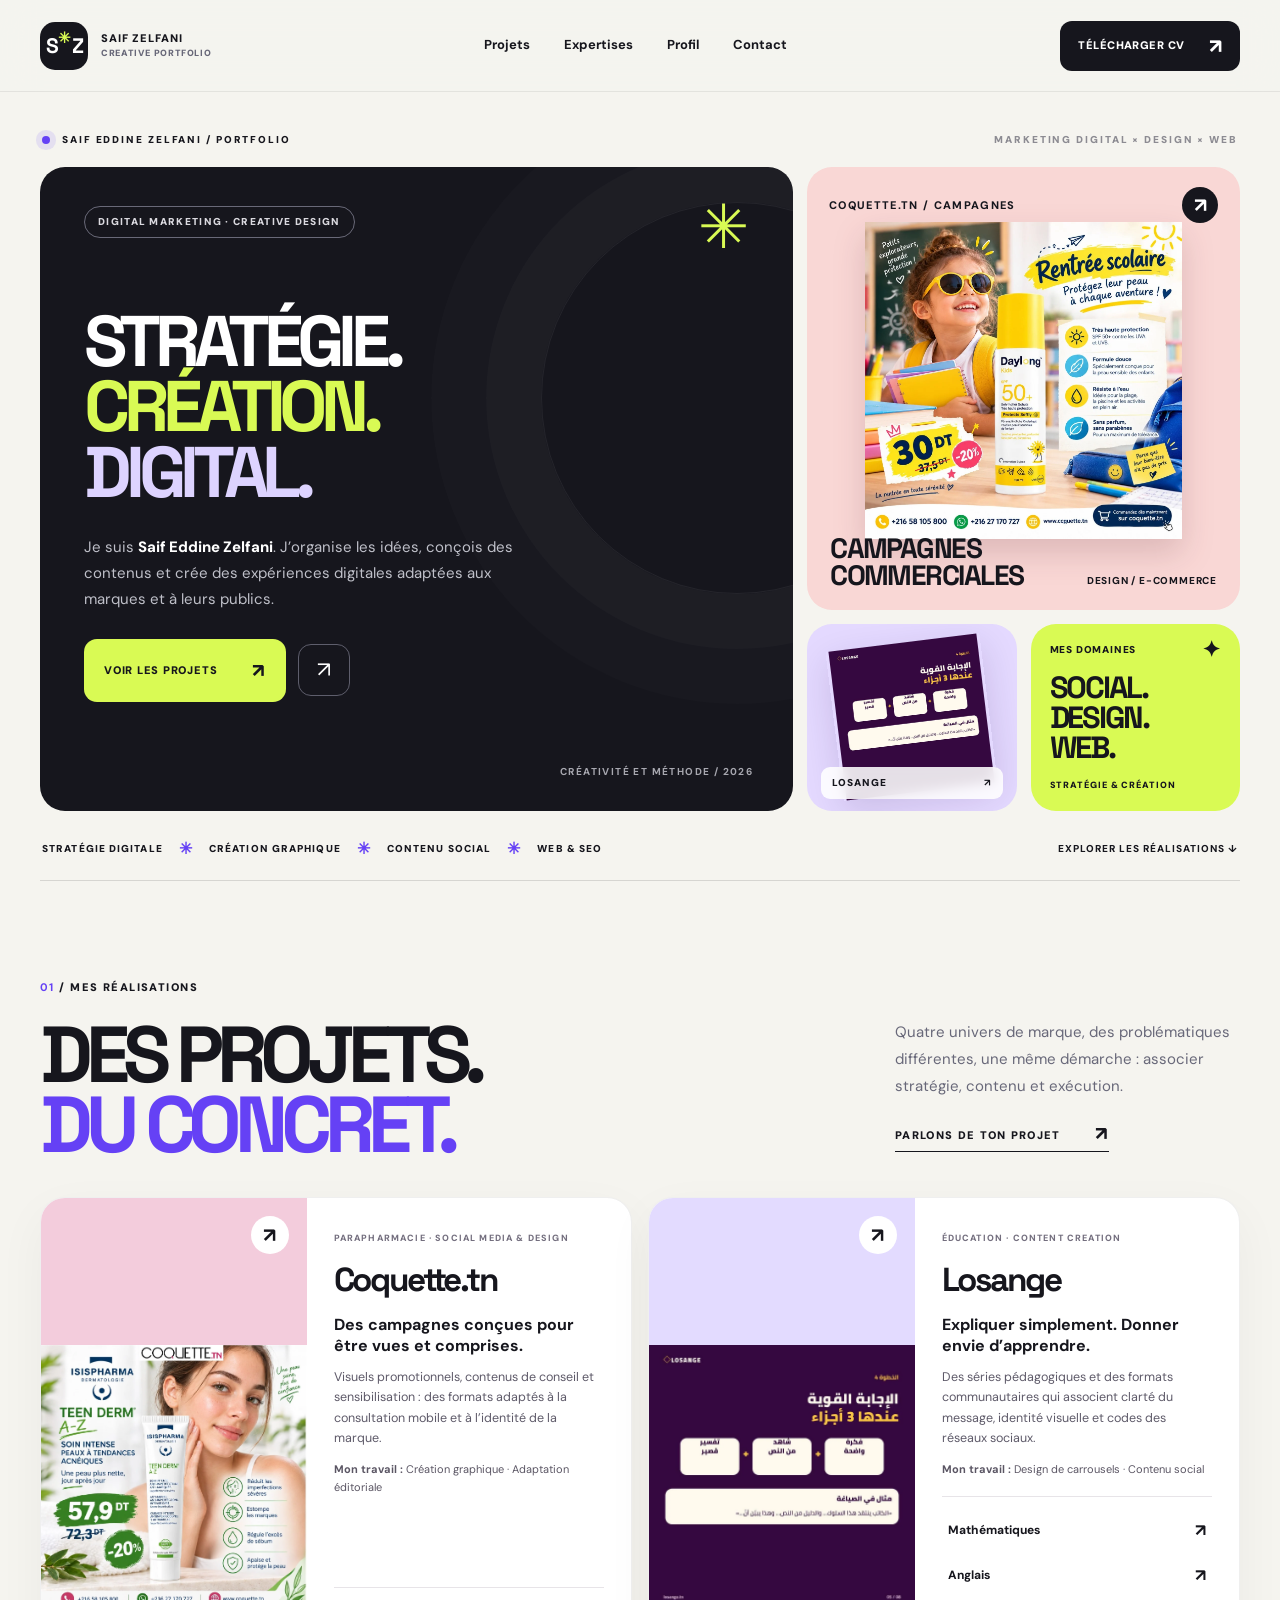
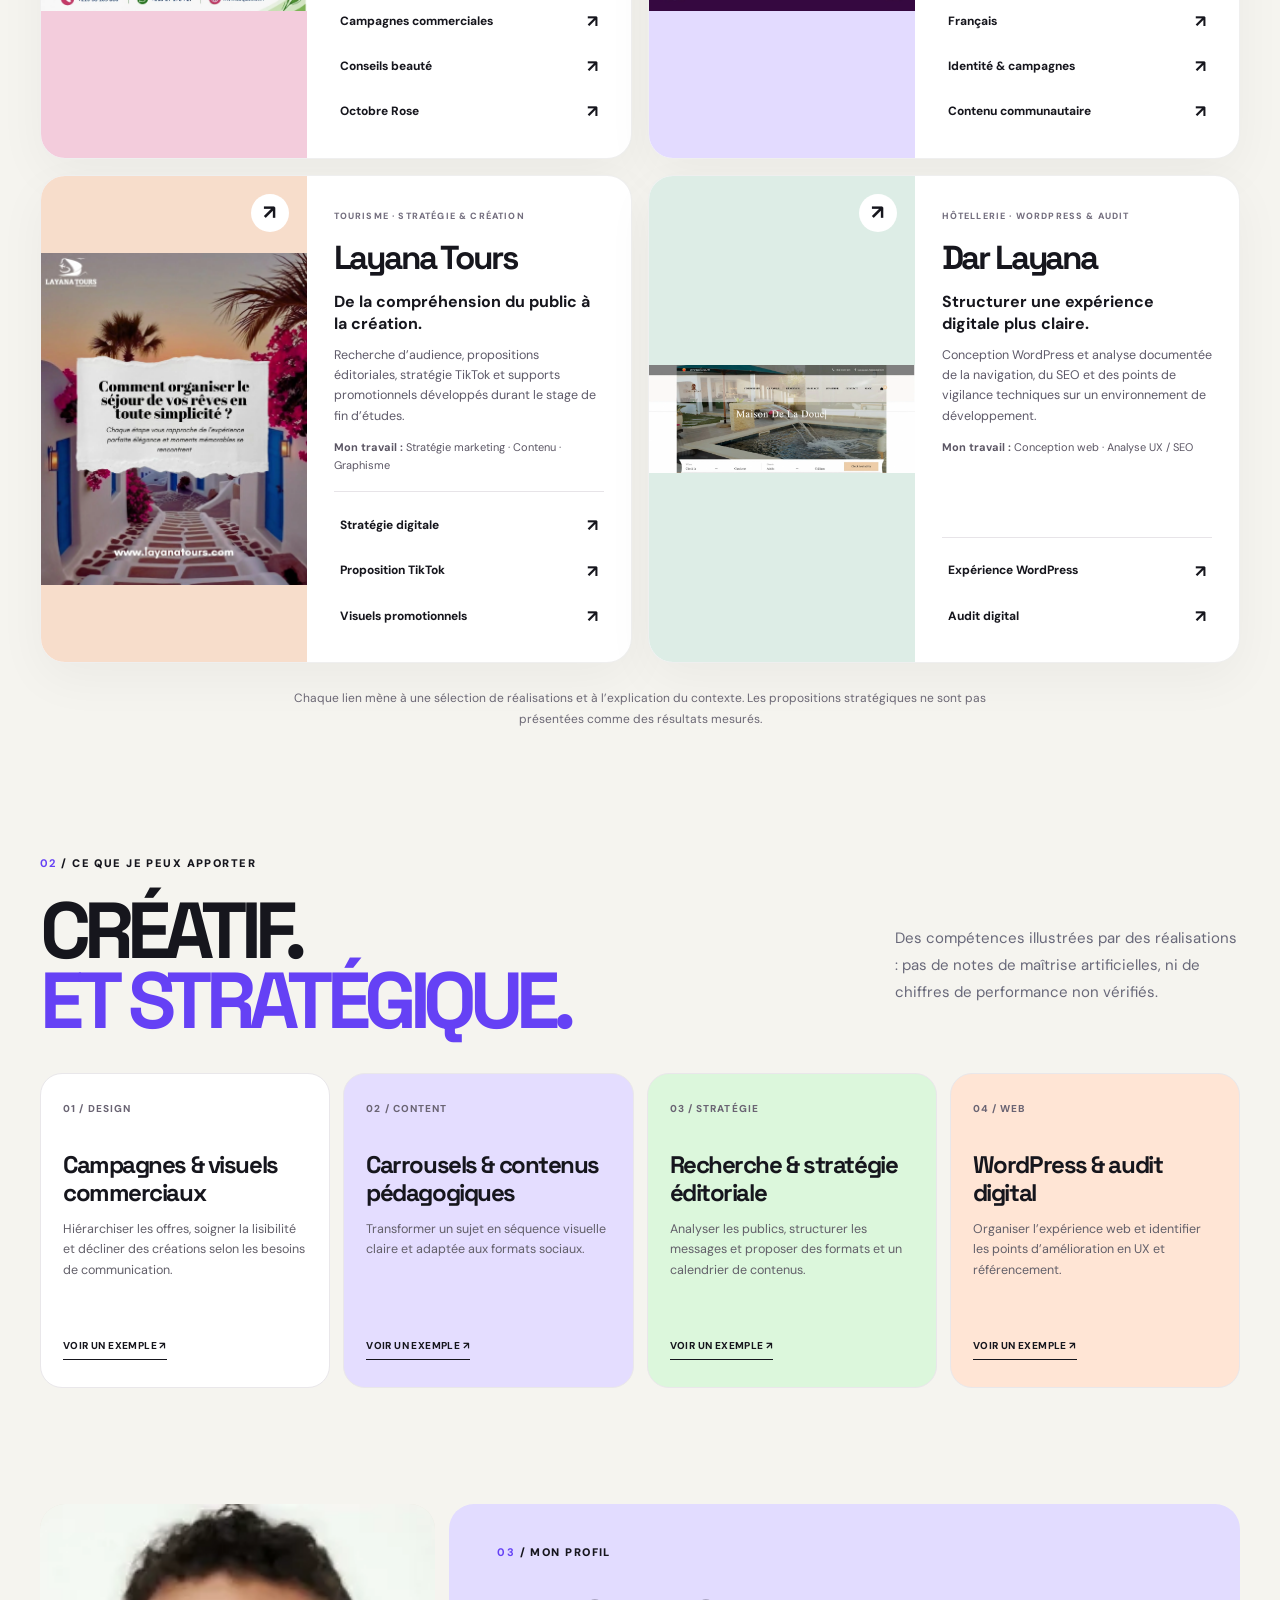
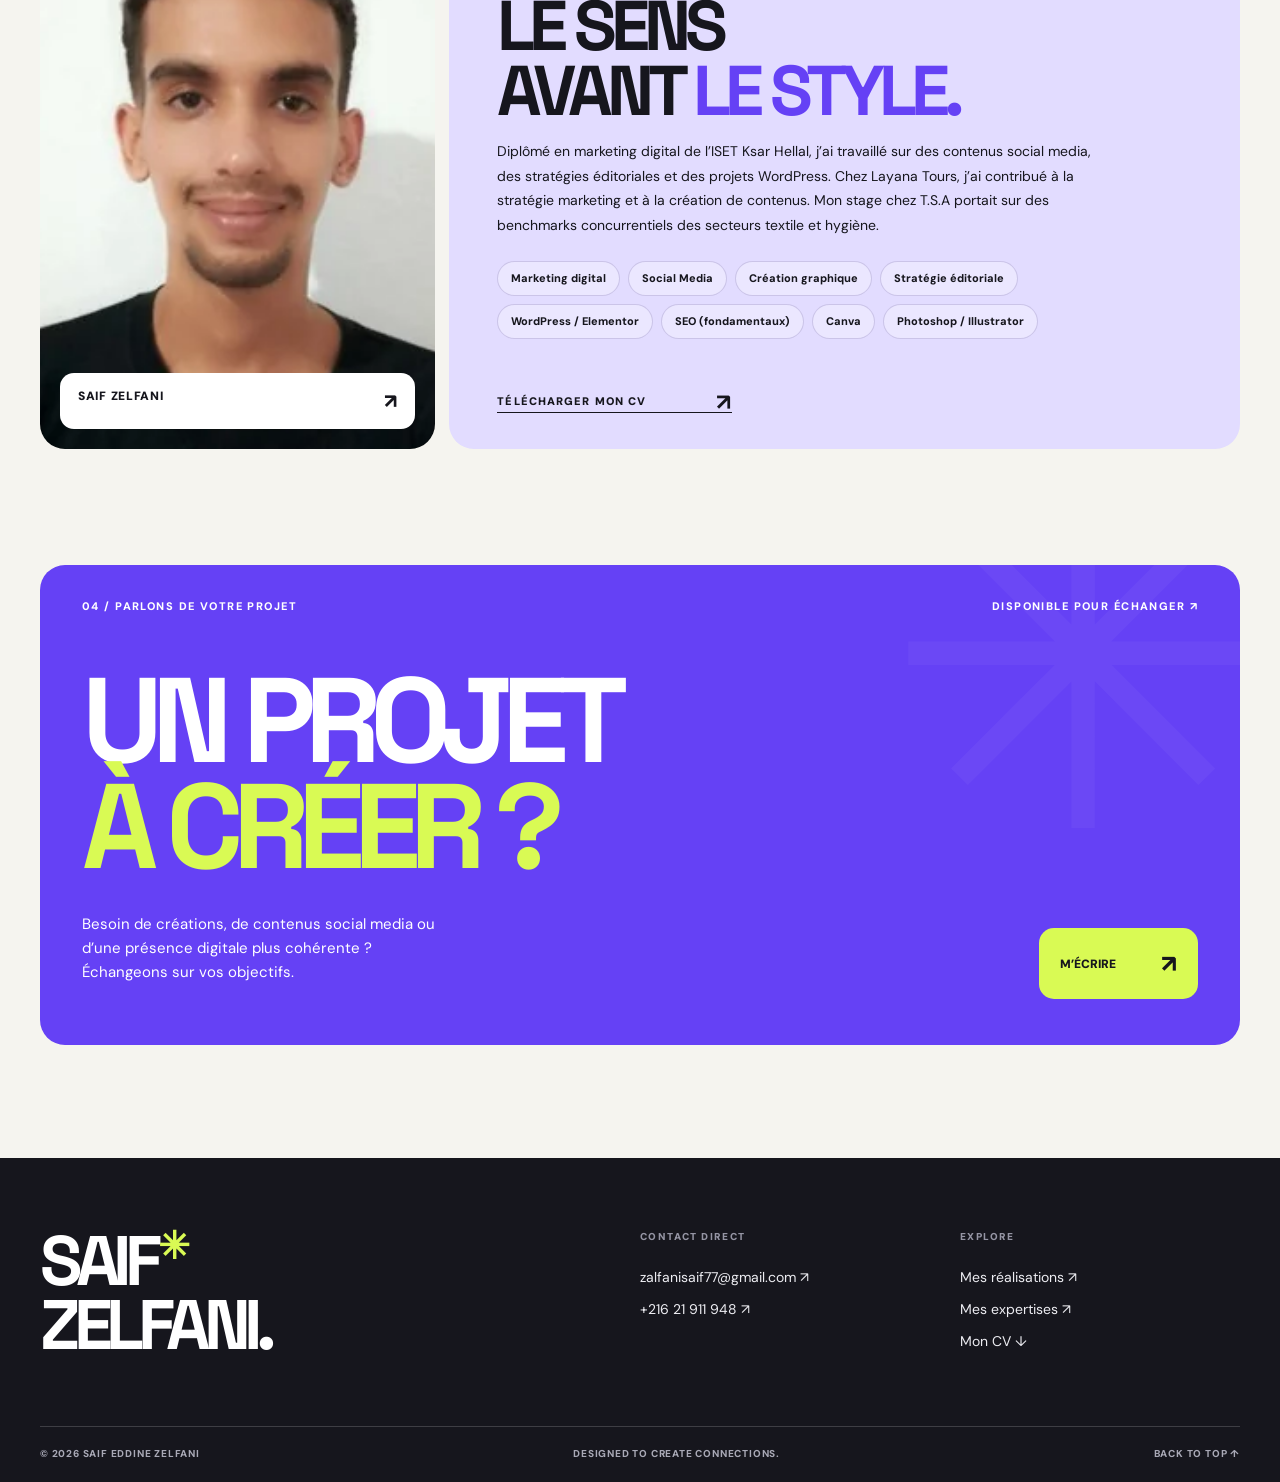
==== commit e340940d: "Reorganisation professionnelle du contenu du portfolio" ====
--- a/index.html
+++ b/index.html
@@ -1,88 +1,142 @@
-<!doctype html>
+<!DOCTYPE html>
+
 <html lang="fr">
 <head>
-<meta charset="utf-8">
-<meta name="viewport" content="width=device-width, initial-scale=1">
-<meta name="theme-color" content="#14141b">
-<meta name="description" content="Portfolio de Saif Eddine Zelfani : stratégie marketing digital, Social Media, création graphique, WordPress et SEO. Projets Coquette.tn, Losange, Layana Tours et Dar Layana.">
-<title>Saif Eddine Zelfani — Digital Marketing & Creative Portfolio</title>
-<meta property="og:type" content="website">
-<meta property="og:title" content="Saif Eddine Zelfani — Creative Bento Portfolio">
-<meta property="og:description" content="Stratégie, création, expériences digitales. Découvrez les projets et campagnes de Saif Eddine Zelfani.">
-<meta property="og:image" content="https://zalfanisaif77-cell.github.io/saif-zelfani-portfolio/images/og-cover.png">
-<link rel="icon" href="favicon.svg" type="image/svg+xml">
-<link rel="preconnect" href="https://fonts.googleapis.com">
-<link rel="preconnect" href="https://fonts.gstatic.com" crossorigin>
-<link href="https://fonts.googleapis.com/css2?family=DM+Sans:wght@400;500;600;700;800&family=Space+Grotesk:wght@400;500;600;700&display=swap" rel="stylesheet">
-<link rel="stylesheet" href="bento.css">
+<meta charset="utf-8"/>
+<meta content="width=device-width, initial-scale=1" name="viewport"/>
+<meta content="#14141b" name="theme-color"/>
+<meta content="Saif Eddine Zelfani, marketing digital et création graphique. Découvrez des campagnes Coquette.tn, des carrousels Losange et des projets Layana Tours et Dar Layana." name="description"/>
+<title>Saif Eddine Zelfani — Digital Marketing &amp; Creative Portfolio</title>
+<meta content="website" property="og:type"/>
+<meta content="Saif Eddine Zelfani — Creative Bento Portfolio" property="og:title"/>
+<meta content="Stratégie, création, expériences digitales. Découvrez les projets et campagnes de Saif Eddine Zelfani." property="og:description"/>
+<meta content="https://zalfanisaif77-cell.github.io/saif-zelfani-portfolio/images/og-cover.png" property="og:image"/>
+<link href="favicon.svg" rel="icon" type="image/svg+xml"/>
+<link href="https://fonts.googleapis.com" rel="preconnect"/>
+<link crossorigin="" href="https://fonts.gstatic.com" rel="preconnect"/>
+<link href="https://fonts.googleapis.com/css2?family=DM+Sans:wght@400;500;600;700;800&amp;family=Space+Grotesk:wght@400;500;600;700&amp;display=swap" rel="stylesheet"/>
+<link href="bento.css" rel="stylesheet"/><link href="curation.css" rel="stylesheet"/>
 <script type="application/ld+json">{"@context":"https://schema.org","@type":"Person","name":"Saif Eddine Zelfani","jobTitle":"Digital Marketing & Creative Strategy","email":"mailto:zalfanisaif77@gmail.com","address":{"@type":"PostalAddress","addressLocality":"Sousse","addressCountry":"TN"},"url":"https://zalfanisaif77-cell.github.io/saif-zelfani-portfolio/"}</script>
 </head>
 <body class="bento-home">
-<a href="#main" class="bn-skip">Aller au contenu</a>
+<a class="bn-skip" href="#main">Aller au contenu</a>
 <div class="bn-progress" id="bn-progress"></div>
 <header class="bn-header" id="bn-header">
-  <div class="bn-shell bn-nav-row">
-    <a href="#top" class="bn-logo" aria-label="Saif Zelfani, accueil"><span class="bn-logo-mark">S<span>✳</span>Z</span><span class="bn-logo-name">SAIF ZELFANI<br><small>CREATIVE PORTFOLIO</small></span></a>
-    <nav class="bn-nav-links" aria-label="Navigation principale">
-      <a href="#work">Projets</a><a href="#method">Approche</a><a href="#about">À propos</a><a href="#contact">Contact</a>
-    </nav>
-    <div class="bn-nav-actions"><a class="bn-cv" href="documents/Saif_Eddine_Zelfani_CV.pdf" download>TÉLÉCHARGER CV <span aria-hidden="true">↗</span></a><button type="button" id="bn-menu-button" class="bn-menu-button" aria-expanded="false" aria-controls="bn-menu" aria-label="Ouvrir le menu"><span></span><span></span></button></div>
-  </div>
+<div class="bn-shell bn-nav-row">
+<a aria-label="Saif Zelfani, accueil" class="bn-logo" href="#top"><span class="bn-logo-mark">S<span>✳</span>Z</span><span class="bn-logo-name">SAIF ZELFANI<br/><small>CREATIVE PORTFOLIO</small></span></a>
+<nav aria-label="Navigation principale" class="bn-nav-links">
+<a href="#work">Projets</a><a href="#method">Expertises</a><a href="#about">Profil</a><a href="#contact">Contact</a>
+</nav>
+<div class="bn-nav-actions"><a class="bn-cv" download="" href="documents/Saif_Eddine_Zelfani_CV.pdf">TÉLÉCHARGER CV <span aria-hidden="true">↗</span></a><button aria-controls="bn-menu" aria-expanded="false" aria-label="Ouvrir le menu" class="bn-menu-button" id="bn-menu-button" type="button"><span></span><span></span></button></div>
+</div>
 </header>
-<nav class="bn-mobile-menu" id="bn-menu" aria-label="Navigation mobile" hidden><a href="#work">01 / Projets <span>↗</span></a><a href="#method">02 / Approche <span>↗</span></a><a href="#about">03 / À propos <span>↗</span></a><a href="#contact">04 / Contact <span>↗</span></a><a href="documents/Saif_Eddine_Zelfani_CV.pdf" download>Télécharger le CV ↓</a></nav>
+<nav aria-label="Navigation mobile" class="bn-mobile-menu" hidden="" id="bn-menu"><a href="#work">01 / Projets <span>↗</span></a><a href="#method">02 / Expertises <span>↗</span></a><a href="#about">03 / Profil <span>↗</span></a><a href="#contact">04 / Contact <span>↗</span></a><a download="" href="documents/Saif_Eddine_Zelfani_CV.pdf">Télécharger le CV ↓</a></nav>
 <main id="main">
-  <section class="bn-hero bn-shell" id="top" aria-labelledby="bn-title">
-    <div class="bn-overline"><span><b class="bn-pulse"></b> PORTFOLIO CRÉATIF / 2026</span><span>STRATÉGIE × DESIGN × DIGITAL</span></div>
-    <div class="bn-hero-grid">
-      <div class="bn-hero-major bn-card">
-        <div class="bn-hero-major-top"><span class="bn-chip bn-chip-dark">DIGITAL MARKETING + CREATIVE THINKING</span><span class="bn-asterisk" aria-hidden="true">✳</span></div>
-        <h1 id="bn-title">GOOD<br><span>IDEAS.</span><br>REAL <em>WORK.</em></h1>
-        <p>Je suis <strong>Saif Eddine Zelfani.</strong> J'associe stratégie digitale, contenu et création graphique pour imaginer des expériences de marque singulières.</p>
-        <div class="bn-hero-cta"><a class="bn-button bn-button-lime" href="#work">DÉCOUVRIR MON TRAVAIL <span>↗</span></a><a class="bn-round-outline" href="#about" aria-label="Découvrir mon profil">↓</a></div>
-        <div class="bn-hero-noise" aria-hidden="true"></div><span class="bn-hero-index">SZ ©26 / DIGITAL CREATIVE</span>
-      </div>
-      <div class="bn-hero-side">
-        <a class="bn-hero-feature bn-card" href="projets/coquette-campagnes-commerciales/index.html" aria-label="Découvrir mes campagnes Coquette.tn">
-          <div class="bn-feature-label"><span>FEATURED / COQUETTE.TN</span><span class="bn-float-arrow">↗</span></div>
-          <img src="images/creative-work/coquette-campagnes-commerciales/04.webp" alt="Visuel de campagne commerciale créé pour Coquette.tn" loading="eager" fetchpriority="high">
-          <div class="bn-feature-footer"><strong>CAMPAIGN<br>DESIGN</strong><small>01 / SOCIAL MEDIA</small></div>
-        </a>
-        <div class="bn-side-mini-row">
-          <a class="bn-mini-project bn-card" href="projets/losange-mathematiques/index.html" aria-label="Voir les carrousels de mathématiques Losange"><img src="images/creative-work/losange-mathematiques/01.webp" alt="Création pédagogique Losange — mathématiques" loading="eager"><span>LOSANGE <b>↗</b></span></a>
-          <div class="bn-mini-info bn-card"><span>WHAT I DO <i>✦</i></span><strong>THINK.<br>DESIGN.<br>CONNECT.</strong><small>SOUSSE, TUNISIE ↗</small></div>
-        </div>
-      </div>
-    </div>
-    <div class="bn-hero-bottom"><div class="bn-ticker"><span>STRATÉGIE MARKETING</span><b>✳</b><span>CONTENT CREATION</span><b>✳</b><span>SOCIAL MEDIA</span><b>✳</b><span>WEB & SEO</span></div><a href="#work">SCROLL TO EXPLORE ↓</a></div>
-  </section>
-  <section class="bn-selected bn-section" id="selected"><div class="bn-shell"><div class="bn-section-head"><div><span class="bn-eyebrow"><b>01</b> / THE HIGHLIGHTS</span><h2>THE WORK<br><em>SPEAKS.</em></h2></div><div class="bn-head-side"><p>Des campagnes commerciales aux contenus pédagogiques, chaque projet est une nouvelle façon de raconter une idée.</p><a class="bn-text-link" href="#work">TOUS LES PROJETS <span>↗</span></a></div></div><div class="bn-feature-grid"><article class="bn-work-tile bn-feature-1" data-category="Design" data-brand="Coquette.tn"><a href="projets/coquette-campagnes-commerciales/index.html" aria-label="Découvrir : Visuels produits &amp; campagnes commerciales"><div class="bn-work-art"><img src="images/creative-work/coquette-campagnes-commerciales/01.webp" alt="Visuels produits &amp; campagnes commerciales" loading="eager" decoding="async"><span class="bn-tile-arrow" aria-hidden="true">↗</span></div><div class="bn-work-caption"><div><span class="bn-meta">Coquette.tn <span class="bn-dot">·</span> Design</span><h3>Visuels produits &amp; campagnes commerciales</h3></div><span class="bn-tile-index">01</span></div></a></article>
-<article class="bn-work-tile bn-feature-2" data-category="Social Media" data-brand="Losange"><a href="projets/losange-mathematiques/index.html" aria-label="Découvrir : Mathématiques : apprendre par le carrousel"><div class="bn-work-art"><img src="images/creative-work/losange-mathematiques/01.webp" alt="Mathématiques : apprendre par le carrousel" loading="eager" decoding="async"><span class="bn-tile-arrow" aria-hidden="true">↗</span></div><div class="bn-work-caption"><div><span class="bn-meta">Losange <span class="bn-dot">·</span> Social Media</span><h3>Mathématiques : apprendre par le carrousel</h3></div><span class="bn-tile-index">02</span></div></a></article>
-<article class="bn-work-tile bn-feature-3" data-category="Design" data-brand="Layana Tours"><a href="projets/layana-creations-social-media/index.html" aria-label="Découvrir : Créations promotionnelles &amp; communication visuelle"><div class="bn-work-art"><img src="images/layana-editorial.webp" alt="Créations promotionnelles &amp; communication visuelle" loading="eager" decoding="async"><span class="bn-tile-arrow" aria-hidden="true">↗</span></div><div class="bn-work-caption"><div><span class="bn-meta">Layana Tours <span class="bn-dot">·</span> Design</span><h3>Créations promotionnelles &amp; communication visuelle</h3></div><span class="bn-tile-index">03</span></div></a></article>
-<article class="bn-work-tile bn-feature-4" data-category="Web &amp; SEO" data-brand="Dar Layana"><a href="projets/dar-layana-experience-wordpress/index.html" aria-label="Découvrir : Expérience web &amp; structure WordPress"><div class="bn-work-art"><img src="images/dar-home.webp" alt="Expérience web &amp; structure WordPress" loading="eager" decoding="async"><span class="bn-tile-arrow" aria-hidden="true">↗</span></div><div class="bn-work-caption"><div><span class="bn-meta">Dar Layana <span class="bn-dot">·</span> Web &amp; SEO</span><h3>Expérience web &amp; structure WordPress</h3></div><span class="bn-tile-index">04</span></div></a></article></div></div></section>
-  <section class="bn-method bn-section" id="method"><div class="bn-shell"><div class="bn-method-grid">
-    <div class="bn-method-lead bn-card"><span class="bn-eyebrow">02 / HOW I THINK</span><h2>CREATIVE<br>BY DESIGN.<br><em>STRATEGIC</em><br>BY NATURE.</h2><p>Un travail qui relie réflexion, message, identité visuelle et expérience utilisateur.</p><div class="bn-method-symbol" aria-hidden="true">✳</div></div>
-    <div class="bn-method-cells"><article class="bn-method-cell bn-card bn-method-purple"><span>01 / DISCOVER</span><span class="bn-method-icon">◉</span><h3>Comprendre.</h3><p>Observer la marque, son public et son univers concurrentiel.</p></article><article class="bn-method-cell bn-card bn-method-cream"><span>02 / PLAN</span><span class="bn-method-icon">⌘</span><h3>Structurer.</h3><p>Clarifier l'idée, le message et le parcours de communication.</p></article><article class="bn-method-cell bn-card bn-method-mint"><span>03 / CREATE</span><span class="bn-method-icon">✳</span><h3>Créer.</h3><p>Concevoir des contenus pertinents, cohérents et reconnaissables.</p></article><article class="bn-method-cell bn-card bn-method-peach"><span>04 / REFINE</span><span class="bn-method-icon">↗</span><h3>Améliorer.</h3><p>Faire évoluer les propositions grâce aux retours et à l'analyse.</p></article></div>
-  </div></div></section>
-  <section class="bn-work bn-section" id="work"><div class="bn-shell"><div class="bn-section-head bn-section-head-work"><div><span class="bn-eyebrow"><b>03</b> / PROJECT ARCHIVE</span><h2>SELECTED<br><em>PROJECTS.</em></h2></div><div class="bn-head-side"><p>14 études de cas : contenus, campagnes, stratégie, web et audit.</p><span class="bn-archive-mark">14 PROJECTS / 05 DISCIPLINES</span></div></div>
-  <div class="bn-filters" aria-label="Filtres de projets"><div class="bn-filter-group" id="bn-filters-categories"><button type="button" data-bn-category="Tous" aria-pressed="true" class="is-active">Tout voir <span>14</span></button><button type="button" data-bn-category="Social Media" aria-pressed="false">Social Media</button><button type="button" data-bn-category="Design" aria-pressed="false">Design</button><button type="button" data-bn-category="Stratégie" aria-pressed="false">Stratégie</button><button type="button" data-bn-category="Web & SEO" aria-pressed="false">Web & SEO</button><button type="button" data-bn-category="Audit" aria-pressed="false">Audit</button></div><label class="bn-brand-control">MARQUE <select id="bn-brand-filter"><option value="Tous">Toutes les marques</option><option>Coquette.tn</option><option>Losange</option><option>Layana Tours</option><option>Dar Layana</option><option>T.S.A</option></select></label></div>
-  <div class="bn-project-grid" id="bn-project-grid"><article class="bn-work-tile bn-gallery-item bn-var-1" data-category="Social Media" data-brand="Coquette.tn"><a href="projets/coquette-octobre-rose/index.html" aria-label="Découvrir : Octobre Rose : une campagne qui sensibilise"><div class="bn-work-art"><img src="images/creative-work/coquette-octobre-rose/01.webp" alt="Octobre Rose : une campagne qui sensibilise" loading="lazy" decoding="async"><span class="bn-tile-arrow" aria-hidden="true">↗</span></div><div class="bn-work-caption"><div><span class="bn-meta">Coquette.tn <span class="bn-dot">·</span> Social Media</span><h3>Octobre Rose : une campagne qui sensibilise</h3></div><span class="bn-tile-index">01</span></div></a></article>
-<article class="bn-work-tile bn-gallery-item bn-var-2" data-category="Design" data-brand="Coquette.tn"><a href="projets/coquette-campagnes-commerciales/index.html" aria-label="Découvrir : Visuels produits &amp; campagnes commerciales"><div class="bn-work-art"><img src="images/creative-work/coquette-campagnes-commerciales/01.webp" alt="Visuels produits &amp; campagnes commerciales" loading="lazy" decoding="async"><span class="bn-tile-arrow" aria-hidden="true">↗</span></div><div class="bn-work-caption"><div><span class="bn-meta">Coquette.tn <span class="bn-dot">·</span> Design</span><h3>Visuels produits &amp; campagnes commerciales</h3></div><span class="bn-tile-index">02</span></div></a></article>
-<article class="bn-work-tile bn-gallery-item bn-var-3" data-category="Social Media" data-brand="Coquette.tn"><a href="projets/coquette-contenu-educatif/index.html" aria-label="Découvrir : Conseils beauté &amp; contenus éducatifs"><div class="bn-work-art"><img src="images/creative-work/coquette-contenu-educatif/01.webp" alt="Conseils beauté &amp; contenus éducatifs" loading="lazy" decoding="async"><span class="bn-tile-arrow" aria-hidden="true">↗</span></div><div class="bn-work-caption"><div><span class="bn-meta">Coquette.tn <span class="bn-dot">·</span> Social Media</span><h3>Conseils beauté &amp; contenus éducatifs</h3></div><span class="bn-tile-index">03</span></div></a></article>
-<article class="bn-work-tile bn-gallery-item bn-var-4" data-category="Social Media" data-brand="Losange"><a href="projets/losange-mathematiques/index.html" aria-label="Découvrir : Mathématiques : apprendre par le carrousel"><div class="bn-work-art"><img src="images/creative-work/losange-mathematiques/01.webp" alt="Mathématiques : apprendre par le carrousel" loading="lazy" decoding="async"><span class="bn-tile-arrow" aria-hidden="true">↗</span></div><div class="bn-work-caption"><div><span class="bn-meta">Losange <span class="bn-dot">·</span> Social Media</span><h3>Mathématiques : apprendre par le carrousel</h3></div><span class="bn-tile-index">04</span></div></a></article>
-<article class="bn-work-tile bn-gallery-item bn-var-1" data-category="Social Media" data-brand="Losange"><a href="projets/losange-anglais/index.html" aria-label="Découvrir : English learning : les temps en exemples"><div class="bn-work-art"><img src="images/creative-work/losange-anglais/01.webp" alt="English learning : les temps en exemples" loading="lazy" decoding="async"><span class="bn-tile-arrow" aria-hidden="true">↗</span></div><div class="bn-work-caption"><div><span class="bn-meta">Losange <span class="bn-dot">·</span> Social Media</span><h3>English learning : les temps en exemples</h3></div><span class="bn-tile-index">05</span></div></a></article>
-<article class="bn-work-tile bn-gallery-item bn-var-2" data-category="Social Media" data-brand="Losange"><a href="projets/losange-francais/index.html" aria-label="Découvrir : Français : passé composé &amp; imparfait"><div class="bn-work-art"><img src="images/creative-work/losange-francais/01.webp" alt="Français : passé composé &amp; imparfait" loading="lazy" decoding="async"><span class="bn-tile-arrow" aria-hidden="true">↗</span></div><div class="bn-work-caption"><div><span class="bn-meta">Losange <span class="bn-dot">·</span> Social Media</span><h3>Français : passé composé &amp; imparfait</h3></div><span class="bn-tile-index">06</span></div></a></article>
-<article class="bn-work-tile bn-gallery-item bn-var-3" data-category="Design" data-brand="Losange"><a href="projets/losange-identite-campagnes/index.html" aria-label="Découvrir : Identité de marque &amp; campagnes éducatives"><div class="bn-work-art"><img src="images/creative-work/losange-identite-campagnes/01.webp" alt="Identité de marque &amp; campagnes éducatives" loading="lazy" decoding="async"><span class="bn-tile-arrow" aria-hidden="true">↗</span></div><div class="bn-work-caption"><div><span class="bn-meta">Losange <span class="bn-dot">·</span> Design</span><h3>Identité de marque &amp; campagnes éducatives</h3></div><span class="bn-tile-index">07</span></div></a></article>
-<article class="bn-work-tile bn-gallery-item bn-var-4" data-category="Social Media" data-brand="Losange"><a href="projets/losange-community-content/index.html" aria-label="Découvrir : Engagement : memes, POV &amp; prises de parole"><div class="bn-work-art"><img src="images/creative-work/losange-community-content/01.webp" alt="Engagement : memes, POV &amp; prises de parole" loading="lazy" decoding="async"><span class="bn-tile-arrow" aria-hidden="true">↗</span></div><div class="bn-work-caption"><div><span class="bn-meta">Losange <span class="bn-dot">·</span> Social Media</span><h3>Engagement : memes, POV &amp; prises de parole</h3></div><span class="bn-tile-index">08</span></div></a></article>
-<article class="bn-work-tile bn-gallery-item bn-var-1" data-category="Stratégie" data-brand="Layana Tours"><a href="projets/layana-strategie-digitale/index.html" aria-label="Découvrir : Stratégie marketing &amp; ligne éditoriale"><div class="bn-work-art"><img src="images/editorial-calendar.webp" alt="Stratégie marketing &amp; ligne éditoriale" loading="lazy" decoding="async"><span class="bn-tile-arrow" aria-hidden="true">↗</span></div><div class="bn-work-caption"><div><span class="bn-meta">Layana Tours <span class="bn-dot">·</span> Stratégie</span><h3>Stratégie marketing &amp; ligne éditoriale</h3></div><span class="bn-tile-index">09</span></div></a></article>
-<article class="bn-work-tile bn-gallery-item bn-var-2" data-category="Social Media" data-brand="Layana Tours"><a href="projets/layana-strategie-tiktok/index.html" aria-label="Découvrir : Une stratégie TikTok conçue pour le secteur du voyage"><div class="bn-work-art"><img src="images/tiktok-imagery.webp" alt="Une stratégie TikTok conçue pour le secteur du voyage" loading="lazy" decoding="async"><span class="bn-tile-arrow" aria-hidden="true">↗</span></div><div class="bn-work-caption"><div><span class="bn-meta">Layana Tours <span class="bn-dot">·</span> Social Media</span><h3>Une stratégie TikTok conçue pour le secteur du voyage</h3></div><span class="bn-tile-index">10</span></div></a></article>
-<article class="bn-work-tile bn-gallery-item bn-var-3" data-category="Design" data-brand="Layana Tours"><a href="projets/layana-creations-social-media/index.html" aria-label="Découvrir : Créations promotionnelles &amp; communication visuelle"><div class="bn-work-art"><img src="images/layana-editorial.webp" alt="Créations promotionnelles &amp; communication visuelle" loading="lazy" decoding="async"><span class="bn-tile-arrow" aria-hidden="true">↗</span></div><div class="bn-work-caption"><div><span class="bn-meta">Layana Tours <span class="bn-dot">·</span> Design</span><h3>Créations promotionnelles &amp; communication visuelle</h3></div><span class="bn-tile-index">11</span></div></a></article>
-<article class="bn-work-tile bn-gallery-item bn-var-4" data-category="Web &amp; SEO" data-brand="Dar Layana"><a href="projets/dar-layana-experience-wordpress/index.html" aria-label="Découvrir : Expérience web &amp; structure WordPress"><div class="bn-work-art"><img src="images/dar-home.webp" alt="Expérience web &amp; structure WordPress" loading="lazy" decoding="async"><span class="bn-tile-arrow" aria-hidden="true">↗</span></div><div class="bn-work-caption"><div><span class="bn-meta">Dar Layana <span class="bn-dot">·</span> Web &amp; SEO</span><h3>Expérience web &amp; structure WordPress</h3></div><span class="bn-tile-index">12</span></div></a></article>
-<article class="bn-work-tile bn-gallery-item bn-var-1" data-category="Audit" data-brand="Dar Layana"><a href="projets/dar-layana-audit-digital/index.html" aria-label="Découvrir : Audit WordPress, UX, SEO &amp; sécurité"><div class="bn-work-art"><img src="images/dar-services.webp" alt="Audit WordPress, UX, SEO &amp; sécurité" loading="lazy" decoding="async"><span class="bn-tile-arrow" aria-hidden="true">↗</span></div><div class="bn-work-caption"><div><span class="bn-meta">Dar Layana <span class="bn-dot">·</span> Audit</span><h3>Audit WordPress, UX, SEO &amp; sécurité</h3></div><span class="bn-tile-index">13</span></div></a></article>
-<article class="bn-work-tile bn-gallery-item bn-var-2" data-category="Stratégie" data-brand="T.S.A"><a href="projets/recherche-concurrentielle-marketing/index.html" aria-label="Découvrir : Benchmark concurrentiel &amp; veille sectorielle"><div class="bn-work-art"><div class="bn-abstract-art"><span>RE / SEARCH</span><b>OBSERVE<br>TO CREATE.</b><i>↗</i></div><span class="bn-tile-arrow" aria-hidden="true">↗</span></div><div class="bn-work-caption"><div><span class="bn-meta">T.S.A <span class="bn-dot">·</span> Stratégie</span><h3>Benchmark concurrentiel &amp; veille sectorielle</h3></div><span class="bn-tile-index">14</span></div></a></article></div><p class="bn-empty" id="bn-empty" hidden>Aucun projet pour cette combinaison de filtres. <button type="button" id="bn-reset">Réinitialiser les filtres ↗</button></p><p class="bn-project-count" id="bn-project-count" aria-live="polite">14 projets affichés</p>
-  </div></section>
-  <section class="bn-about bn-section" id="about"><div class="bn-shell"><div class="bn-about-grid"><div class="bn-about-photo bn-card"><img src="images/portrait.webp" alt="Portrait de Saif Eddine Zelfani" loading="lazy"><div class="bn-photo-label">SAIF ZELFANI <span>↗</span></div></div><div class="bn-about-main bn-card"><span class="bn-eyebrow"><b>04</b> / BEHIND THE WORK</span><h2>MORE THAN<br><em>A PRETTY</em><br>DESIGN.</h2><p>Je suis diplômé en marketing digital de l'ISET Ksar Hellal. Mon parcours mêle stratégies Social Media, création graphique, analyse concurrentielle et expériences WordPress.</p><div class="bn-skills"><span>Social Media</span><span>Marketing Digital</span><span>Graphic Design</span><span>WordPress</span><span>SEO</span><span>Content Strategy</span><span>Canva</span><span>Adobe Illustrator</span></div><a class="bn-inline-link" href="documents/Saif_Eddine_Zelfani_CV.pdf" download>VOIR MON PARCOURS EN PDF <b>↗</b></a></div></div></div></section>
-  <section class="bn-contact bn-section" id="contact"><div class="bn-shell"><div class="bn-contact-card bn-card"><div class="bn-contact-top"><span>05 / LET'S COLLABORATE</span><span>CREATIVE PARTNERSHIPS ↗</span></div><h2>HAVE A<br><em>GOOD IDEA?</em></h2><div class="bn-contact-bottom"><p>Une marque à faire rayonner, une campagne à imaginer ou un projet digital à lancer ? Parlons-en.</p><a href="mailto:zalfanisaif77@gmail.com?subject=Collaboration%20%E2%80%94%20Portfolio%20Saif%20Zelfani" class="bn-contact-button">LET'S TALK <span>↗</span></a></div><span class="bn-contact-graphic" aria-hidden="true">✳</span></div></div></section>
+<section aria-labelledby="bn-title" class="bn-hero bn-shell" id="top">
+<div class="bn-overline"><span><b class="bn-pulse"></b> SAIF EDDINE ZELFANI / PORTFOLIO</span><span>MARKETING DIGITAL × DESIGN × WEB</span></div>
+<div class="bn-hero-grid">
+<div class="bn-hero-major bn-card">
+<div class="bn-hero-major-top"><span class="bn-chip bn-chip-dark">DIGITAL MARKETING · CREATIVE DESIGN</span><span aria-hidden="true" class="bn-asterisk">✳</span></div>
+<h1 id="bn-title">STRATÉGIE.<br/><span>CRÉATION.</span><br/><em>DIGITAL.</em></h1>
+<p>Je suis <strong>Saif Eddine Zelfani</strong>. J’organise les idées, conçois des contenus et crée des expériences digitales adaptées aux marques et à leurs publics.</p>
+<div class="bn-hero-cta"><a class="bn-button bn-button-lime" href="#work">VOIR LES PROJETS <span>↗</span></a><a aria-label="Me contacter" class="bn-round-outline" href="#contact">↗</a></div>
+<div aria-hidden="true" class="bn-hero-noise"></div><span class="bn-hero-index">CRÉATIVITÉ ET MÉTHODE / 2026</span>
+</div>
+<div class="bn-hero-side">
+<a aria-label="Découvrir mes campagnes Coquette.tn" class="bn-hero-feature bn-card" href="projets/coquette-campagnes-commerciales/index.html">
+<div class="bn-feature-label"><span>COQUETTE.TN / CAMPAGNES</span><span class="bn-float-arrow">↗</span></div>
+<img alt="Visuel de campagne commerciale créé pour Coquette.tn" fetchpriority="high" loading="eager" src="images/creative-work/coquette-campagnes-commerciales/04.webp"/>
+<div class="bn-feature-footer"><strong>CAMPAGNES<br/>COMMERCIALES</strong><small>DESIGN / E-COMMERCE</small></div>
+</a>
+<div class="bn-side-mini-row">
+<a aria-label="Voir les carrousels de mathématiques Losange" class="bn-mini-project bn-card" href="projets/losange-mathematiques/index.html"><img alt="Création pédagogique Losange — mathématiques" loading="eager" src="images/creative-work/losange-mathematiques/01.webp"/><span>LOSANGE <b>↗</b></span></a>
+<div class="bn-mini-info bn-card"><span>MES DOMAINES <i>✦</i></span><strong>SOCIAL.<br/>DESIGN.<br/>WEB.</strong><small>STRATÉGIE &amp; CRÉATION</small></div>
+</div>
+</div>
+</div>
+<div class="bn-hero-bottom"><div class="bn-ticker"><span>STRATÉGIE DIGITALE</span><b>✳</b><span>CRÉATION GRAPHIQUE</span><b>✳</b><span>CONTENU SOCIAL</span><b>✳</b><span>WEB &amp; SEO</span></div><a href="#work">EXPLORER LES RÉALISATIONS ↓</a></div>
+</section>
+
+
+<section aria-labelledby="cur-work-heading" class="bn-work bn-section cur-work" id="work">
+<div class="bn-shell">
+<div class="bn-section-head cur-section-head">
+<div><span class="bn-eyebrow"><b>01</b> / MES RÉALISATIONS</span><h2 id="cur-work-heading">DES PROJETS.<br/><em>DU CONCRET.</em></h2></div>
+<div class="bn-head-side"><p>Quatre univers de marque, des problématiques différentes, une même démarche : associer stratégie, contenu et exécution.</p><a class="bn-text-link" href="#contact">PARLONS DE TON PROJET <span>↗</span></a></div>
+</div>
+<div class="cur-brand-grid">
+<article aria-labelledby="cur-title-coquette" class="cur-brand cur-brand-coquette">
+<a aria-label="Découvrir les réalisations Coquette.tn" class="cur-brand-picture" href="projets/coquette-campagnes-commerciales/index.html">
+<img alt="Exemple de création Coquette.tn" decoding="async" loading="eager" src="images/creative-work/coquette-campagnes-commerciales/01.webp"/>
+<span aria-hidden="true" class="cur-img-arrow">↗</span>
+</a>
+<div class="cur-brand-content">
+<p class="cur-brand-type">PARAPHARMACIE · SOCIAL MEDIA &amp; DESIGN</p>
+<h3 id="cur-title-coquette">Coquette.tn</h3>
+<p class="cur-brand-headline">Des campagnes conçues pour être vues et comprises.</p>
+<p class="cur-brand-intro">Visuels promotionnels, contenus de conseil et sensibilisation : des formats adaptés à la consultation mobile et à l’identité de la marque.</p>
+<p class="cur-brand-role"><strong>Mon travail :</strong> Création graphique · Adaptation éditoriale</p>
+<div aria-label="Réalisations Coquette.tn" class="cur-brand-links"><a href="projets/coquette-campagnes-commerciales/index.html"><span>Campagnes commerciales</span><span aria-hidden="true">↗</span></a><a href="projets/coquette-contenu-educatif/index.html"><span>Conseils beauté</span><span aria-hidden="true">↗</span></a><a href="projets/coquette-octobre-rose/index.html"><span>Octobre Rose</span><span aria-hidden="true">↗</span></a></div>
+</div>
+</article>
+<article aria-labelledby="cur-title-losange" class="cur-brand cur-brand-losange">
+<a aria-label="Découvrir les réalisations Losange" class="cur-brand-picture" href="projets/losange-mathematiques/index.html">
+<img alt="Exemple de création Losange" decoding="async" loading="lazy" src="images/creative-work/losange-mathematiques/01.webp"/>
+<span aria-hidden="true" class="cur-img-arrow">↗</span>
+</a>
+<div class="cur-brand-content">
+<p class="cur-brand-type">ÉDUCATION · CONTENT CREATION</p>
+<h3 id="cur-title-losange">Losange</h3>
+<p class="cur-brand-headline">Expliquer simplement. Donner envie d’apprendre.</p>
+<p class="cur-brand-intro">Des séries pédagogiques et des formats communautaires qui associent clarté du message, identité visuelle et codes des réseaux sociaux.</p>
+<p class="cur-brand-role"><strong>Mon travail :</strong> Design de carrousels · Contenu social</p>
+<div aria-label="Réalisations Losange" class="cur-brand-links"><a href="projets/losange-mathematiques/index.html"><span>Mathématiques</span><span aria-hidden="true">↗</span></a><a href="projets/losange-anglais/index.html"><span>Anglais</span><span aria-hidden="true">↗</span></a><a href="projets/losange-francais/index.html"><span>Français</span><span aria-hidden="true">↗</span></a><a href="projets/losange-identite-campagnes/index.html"><span>Identité &amp; campagnes</span><span aria-hidden="true">↗</span></a><a href="projets/losange-community-content/index.html"><span>Contenu communautaire</span><span aria-hidden="true">↗</span></a></div>
+</div>
+</article>
+<article aria-labelledby="cur-title-layana" class="cur-brand cur-brand-layana">
+<a aria-label="Découvrir les réalisations Layana Tours" class="cur-brand-picture" href="projets/layana-strategie-digitale/index.html">
+<img alt="Exemple de création Layana Tours" decoding="async" loading="lazy" src="images/layana-editorial.webp"/>
+<span aria-hidden="true" class="cur-img-arrow">↗</span>
+</a>
+<div class="cur-brand-content">
+<p class="cur-brand-type">TOURISME · STRATÉGIE &amp; CRÉATION</p>
+<h3 id="cur-title-layana">Layana Tours</h3>
+<p class="cur-brand-headline">De la compréhension du public à la création.</p>
+<p class="cur-brand-intro">Recherche d’audience, propositions éditoriales, stratégie TikTok et supports promotionnels développés durant le stage de fin d’études.</p>
+<p class="cur-brand-role"><strong>Mon travail :</strong> Stratégie marketing · Contenu · Graphisme</p>
+<div aria-label="Réalisations Layana Tours" class="cur-brand-links"><a href="projets/layana-strategie-digitale/index.html"><span>Stratégie digitale</span><span aria-hidden="true">↗</span></a><a href="projets/layana-strategie-tiktok/index.html"><span>Proposition TikTok</span><span aria-hidden="true">↗</span></a><a href="projets/layana-creations-social-media/index.html"><span>Visuels promotionnels</span><span aria-hidden="true">↗</span></a></div>
+</div>
+</article>
+<article aria-labelledby="cur-title-darlayana" class="cur-brand cur-brand-darlayana">
+<a aria-label="Découvrir les réalisations Dar Layana" class="cur-brand-picture" href="projets/dar-layana-experience-wordpress/index.html">
+<img alt="Exemple de création Dar Layana" decoding="async" loading="lazy" src="images/dar-home.webp"/>
+<span aria-hidden="true" class="cur-img-arrow">↗</span>
+</a>
+<div class="cur-brand-content">
+<p class="cur-brand-type">HÔTELLERIE · WORDPRESS &amp; AUDIT</p>
+<h3 id="cur-title-darlayana">Dar Layana</h3>
+<p class="cur-brand-headline">Structurer une expérience digitale plus claire.</p>
+<p class="cur-brand-intro">Conception WordPress et analyse documentée de la navigation, du SEO et des points de vigilance techniques sur un environnement de développement.</p>
+<p class="cur-brand-role"><strong>Mon travail :</strong> Conception web · Analyse UX / SEO</p>
+<div aria-label="Réalisations Dar Layana" class="cur-brand-links"><a href="projets/dar-layana-experience-wordpress/index.html"><span>Expérience WordPress</span><span aria-hidden="true">↗</span></a><a href="projets/dar-layana-audit-digital/index.html"><span>Audit digital</span><span aria-hidden="true">↗</span></a></div>
+</div>
+</article>
+</div>
+<p class="cur-work-note">Chaque lien mène à une sélection de réalisations et à l’explication du contexte. Les propositions stratégiques ne sont pas présentées comme des résultats mesurés.</p>
+</div></section><section aria-labelledby="cur-expertise-heading" class="bn-method bn-section cur-expertise" id="method">
+<div class="bn-shell">
+<div class="bn-section-head cur-section-head"><div><span class="bn-eyebrow"><b>02</b> / CE QUE JE PEUX APPORTER</span><h2 id="cur-expertise-heading">CRÉATIF.<br/><em>ET STRATÉGIQUE.</em></h2></div>
+<div class="bn-head-side"><p>Des compétences illustrées par des réalisations : pas de notes de maîtrise artificielles, ni de chiffres de performance non vérifiés.</p></div></div>
+<div class="cur-skill-grid">
+<article class="cur-skill-card"><span>01 / DESIGN</span><h3>Campagnes &amp; visuels commerciaux</h3><p>Hiérarchiser les offres, soigner la lisibilité et décliner des créations selon les besoins de communication.</p><a href="projets/coquette-campagnes-commerciales/index.html">VOIR UN EXEMPLE ↗</a></article>
+<article class="cur-skill-card"><span>02 / CONTENT</span><h3>Carrousels &amp; contenus pédagogiques</h3><p>Transformer un sujet en séquence visuelle claire et adaptée aux formats sociaux.</p><a href="projets/losange-mathematiques/index.html">VOIR UN EXEMPLE ↗</a></article>
+<article class="cur-skill-card"><span>03 / STRATÉGIE</span><h3>Recherche &amp; stratégie éditoriale</h3><p>Analyser les publics, structurer les messages et proposer des formats et un calendrier de contenus.</p><a href="projets/layana-strategie-digitale/index.html">VOIR UN EXEMPLE ↗</a></article>
+<article class="cur-skill-card"><span>04 / WEB</span><h3>WordPress &amp; audit digital</h3><p>Organiser l’expérience web et identifier les points d’amélioration en UX et référencement.</p><a href="projets/dar-layana-experience-wordpress/index.html">VOIR UN EXEMPLE ↗</a></article>
+</div>
+</div></section>
+<section class="bn-about bn-section" id="about"><div class="bn-shell"><div class="bn-about-grid"><div class="bn-about-photo bn-card"><img alt="Portrait de Saif Eddine Zelfani" loading="lazy" src="images/portrait.webp"/><div class="bn-photo-label">SAIF ZELFANI <span>↗</span></div></div><div class="bn-about-main bn-card"><span class="bn-eyebrow"><b>03</b> / MON PROFIL</span><h2>LE SENS<br/>AVANT <em>LE STYLE.</em></h2><p>Diplômé en marketing digital de l’ISET Ksar Hellal, j’ai travaillé sur des contenus social media, des stratégies éditoriales et des projets WordPress. Chez Layana Tours, j’ai contribué à la stratégie marketing et à la création de contenus. Mon stage chez T.S.A portait sur des benchmarks concurrentiels des secteurs textile et hygiène.</p><div class="bn-skills"><span>Marketing digital</span><span>Social Media</span><span>Création graphique</span><span>Stratégie éditoriale</span><span>WordPress / Elementor</span><span>SEO (fondamentaux)</span><span>Canva</span><span>Photoshop / Illustrator</span></div><a class="bn-inline-link" download="" href="documents/Saif_Eddine_Zelfani_CV.pdf">TÉLÉCHARGER MON CV <b>↗</b></a></div></div></div></section>
+<section class="bn-contact bn-section" id="contact"><div class="bn-shell"><div class="bn-contact-card bn-card"><div class="bn-contact-top"><span>04 / PARLONS DE VOTRE PROJET</span><span>DISPONIBLE POUR ÉCHANGER ↗</span></div><h2>UN PROJET<br/><em>À CRÉER ?</em></h2><div class="bn-contact-bottom"><p>Besoin de créations, de contenus social media ou d’une présence digitale plus cohérente ? Échangeons sur vos objectifs.</p><a class="bn-contact-button" href="mailto:zalfanisaif77@gmail.com?subject=Collaboration%20%E2%80%94%20Portfolio%20Saif%20Zelfani">M’ÉCRIRE <span>↗</span></a></div><span aria-hidden="true" class="bn-contact-graphic">✳</span></div></div></section>
 </main>
-<footer class="bn-footer"><div class="bn-shell"><div class="bn-footer-main"><a href="#top" class="bn-footer-logo">SAIF<span>✳</span><br>ZELFANI.</a><div><span>CONTACT DIRECT</span><a href="mailto:zalfanisaif77@gmail.com">zalfanisaif77@gmail.com ↗</a><a href="tel:+21621911948">+216 21 911 948 ↗</a></div><div><span>EXPLORE</span><a href="#work">Mes projets ↗</a><a href="#method">Ma méthode ↗</a><a href="documents/Saif_Eddine_Zelfani_CV.pdf" download>Mon CV ↓</a></div></div><div class="bn-footer-bottom"><span>© 2026 SAIF EDDINE ZELFANI</span><span>DESIGNED TO CREATE CONNECTIONS.</span><a href="#top">BACK TO TOP ↑</a></div></div></footer>
-<script src="bento.js" defer></script>
+<footer class="bn-footer"><div class="bn-shell"><div class="bn-footer-main"><a class="bn-footer-logo" href="#top">SAIF<span>✳</span><br/>ZELFANI.</a><div><span>CONTACT DIRECT</span><a href="mailto:zalfanisaif77@gmail.com">zalfanisaif77@gmail.com ↗</a><a href="tel:+21621911948">+216 21 911 948 ↗</a></div><div><span>EXPLORE</span><a href="#work">Mes réalisations ↗</a><a href="#method">Mes expertises ↗</a><a download="" href="documents/Saif_Eddine_Zelfani_CV.pdf">Mon CV ↓</a></div></div><div class="bn-footer-bottom"><span>© 2026 SAIF EDDINE ZELFANI</span><span>DESIGNED TO CREATE CONNECTIONS.</span><a href="#top">BACK TO TOP ↑</a></div></div></footer>
+<script defer="" src="bento.js"></script>
 </body></html>
--- a/curation.css
+++ b/curation.css
@@ -0,0 +1,50 @@
+/* CONTENT CURATION / 2026 — focused on real work, accessible, responsive. */
+body.bento-home{background:#f5f4ef}
+body.bento-home .bn-hero-major h1{font-size:clamp(53px,5.6vw,102px);letter-spacing:-.085em;overflow-wrap:normal;max-width:100%}
+.bn-section.cur-work{padding-top:98px}
+.cur-work .bn-section-head h2,.cur-expertise .bn-section-head h2{font-size:clamp(52px,6.2vw,101px)}
+.cur-brand-grid{display:grid;grid-template-columns:repeat(12,minmax(0,1fr));gap:16px}
+.cur-brand{grid-column:span 6;background:#fff;border-radius:25px;overflow:hidden;display:grid;grid-template-columns:minmax(0,.9fr) minmax(0,1.1fr);min-height:430px;border:1px solid rgba(31,29,39,.07);box-shadow:0 16px 50px #1a171c0b;transition:transform .22s ease,box-shadow .22s ease}
+.cur-brand:hover{transform:translateY(-4px);box-shadow:0 26px 58px #1a171c15}
+.cur-brand-picture{display:block;position:relative;min-height:370px;overflow:hidden;background:#f1d8df}
+.cur-brand-picture img{height:100%;width:100%;object-fit:contain;transition:transform .4s ease}
+.cur-brand-picture:hover img{transform:scale(1.04)}
+.cur-img-arrow{position:absolute;top:18px;right:18px;border-radius:100px;background:#fff;color:#16161d;display:grid;place-items:center;width:38px;height:38px;font-weight:800;font-size:20px}
+.cur-brand-content{padding:33px 27px 25px;display:flex;flex-direction:column;min-width:0}
+.cur-brand-type{font:800 9px/1.6 var(--bn-body);letter-spacing:.13em;color:#736e7e;text-transform:uppercase;margin:0 0 18px}
+.cur-brand h3{font:800 clamp(29px,2.6vw,44px)/1.03 var(--bn-display);letter-spacing:-.065em;margin:0 0 16px}
+.cur-brand-headline{font:700 16px/1.35 var(--bn-body);margin:0 0 10px}
+.cur-brand-intro{color:#5e5a69;font-size:12.5px;line-height:1.63;margin:0 0 13px}
+.cur-brand-role{font-size:11px;line-height:1.6;color:#5b5664;margin:0 0 17px}
+.cur-brand-links{margin-top:auto;display:grid;gap:3px;border-top:1px solid #e7e4e8;padding-top:12px}
+.cur-brand-links a{display:flex;justify-content:space-between;gap:12px;align-items:center;font-size:12px;font-weight:750;border-radius:8px;padding:8px 6px;transition:background .2s,color .2s}
+.cur-brand-links a:hover{background:#eeebff;color:#6541f5}
+.cur-brand-links a span:last-child{font-size:17px}
+.cur-brand-coquette .cur-brand-picture{background:#f3ccdc}
+.cur-brand-losange .cur-brand-picture{background:#e3dbff}
+.cur-brand-layana .cur-brand-picture{background:#f7ddcb}
+.cur-brand-darlayana .cur-brand-picture{background:#ddede6}
+.cur-work-note{max-width:750px;font-size:12px;color:#6b6774;line-height:1.7;margin:25px auto 0;text-align:center}
+.cur-expertise .cur-skill-grid{display:grid;grid-template-columns:repeat(4,minmax(0,1fr));gap:13px}
+.cur-skill-card{background:white;border:1px solid #e9e7ea;border-radius:22px;padding:27px 22px;min-height:315px;display:flex;flex-direction:column}
+.cur-skill-card:nth-child(2){background:#e4ddff}.cur-skill-card:nth-child(3){background:#dcf7dc}.cur-skill-card:nth-child(4){background:#ffe5d5}
+.cur-skill-card>span{font-size:10px;letter-spacing:.11em;font-weight:800;color:#6a6473}
+.cur-skill-card h3{font:700 24px/1.16 var(--bn-display);letter-spacing:-.06em;margin:35px 0 12px}
+.cur-skill-card p{font-size:12.5px;line-height:1.65;color:#625f69;margin:0 0 20px}
+.cur-skill-card a{margin-top:auto;align-self:flex-start;border-bottom:1px solid #16161d;font-size:10px;letter-spacing:.04em;font-weight:800;padding-bottom:5px}
+.cur-skill-card a:hover{color:#6541f5;border-color:#6541f5}
+.cur-brand-links a:focus-visible,.cur-skill-card a:focus-visible{outline:3px solid #6541f5;outline-offset:3px}
+.bn-about-main>p{font-size:14px}
+.bn-about-main h2{font-size:clamp(49px,5.5vw,82px)}
+.cur-related{max-width:1150px;margin:60px auto 70px;padding:0 24px;color:#17171e}
+.cur-related-inner{padding:38px;border-radius:25px;background:#f4f1fc;border:1px solid #e7e1f7}
+.cur-related-eyebrow{font-weight:800;letter-spacing:.12em;color:#6551ac;font-size:10px}
+.cur-related h2{font:700 clamp(25px,3.3vw,40px)/1.1 var(--bn-display);letter-spacing:-.055em;margin:18px 0 26px}
+.cur-related-links{display:grid;grid-template-columns:repeat(auto-fit,minmax(180px,1fr));gap:9px}
+.cur-related-links a{border-radius:12px;background:#fff;padding:16px;display:flex;align-items:center;justify-content:space-between;gap:8px;font-size:14px;font-weight:800;color:#1d1b26;text-decoration:none}
+.cur-related-links a:hover{background:#dcf7a2}
+.cur-back-home{display:inline-flex;margin-top:25px;color:#4234a1;text-decoration:underline;font-weight:800;font-size:13px}
+@media(max-width:1150px){.cur-brand{grid-column:span 12;min-height:360px;grid-template-columns:minmax(0,.8fr) minmax(0,1.2fr)}.cur-expertise .cur-skill-grid{grid-template-columns:repeat(2,minmax(0,1fr))}}
+@media(max-width:700px){.cur-brand-grid{gap:13px}.cur-brand{grid-template-columns:1fr}.cur-brand-picture{height:320px;min-height:0}.cur-brand-content{padding:25px}.cur-brand h3{font-size:36px}.cur-expertise .cur-skill-grid{gap:10px}.cur-skill-card{padding:21px 16px;min-height:280px}.cur-skill-card h3{font-size:21px}.cur-work .bn-section-head h2,.cur-expertise .bn-section-head h2{font-size:clamp(46px,12vw,70px)}.cur-related-inner{padding:26px 20px}.cur-brand-picture img{object-fit:contain}body.bento-home .bn-hero-major h1{font-size:clamp(46px,10.5vw,74px)}}
+@media(max-width:430px){.cur-brand-picture{height:265px}.cur-skill-grid{grid-template-columns:1fr!important}.cur-skill-card{min-height:0}.cur-skill-card h3{margin-top:22px}.bn-hero-major h1{overflow-wrap:anywhere}body.bento-home .bn-hero-major h1{font-size:clamp(40px,10vw,54px)}.cur-brand h3{font-size:32px}}
+@media(prefers-reduced-motion:reduce){.cur-brand,.cur-brand-picture img{transition:none}}
